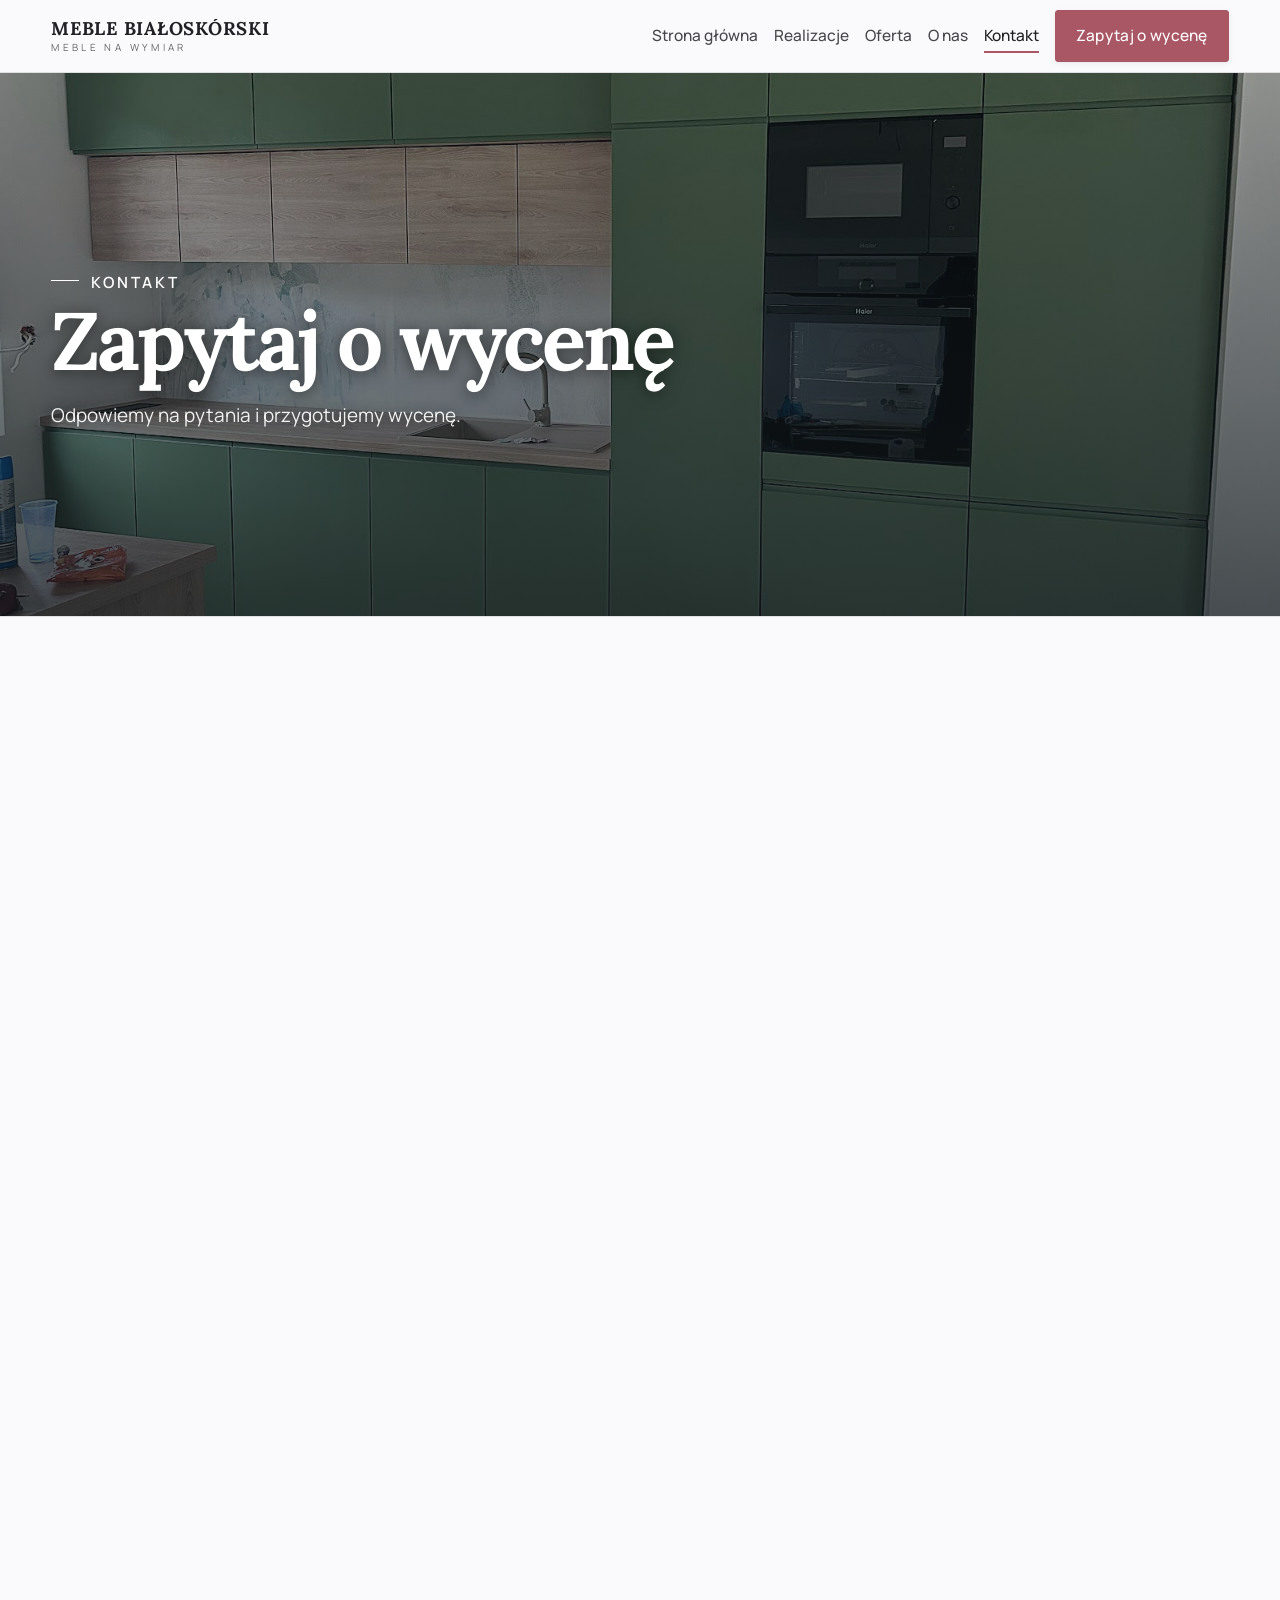
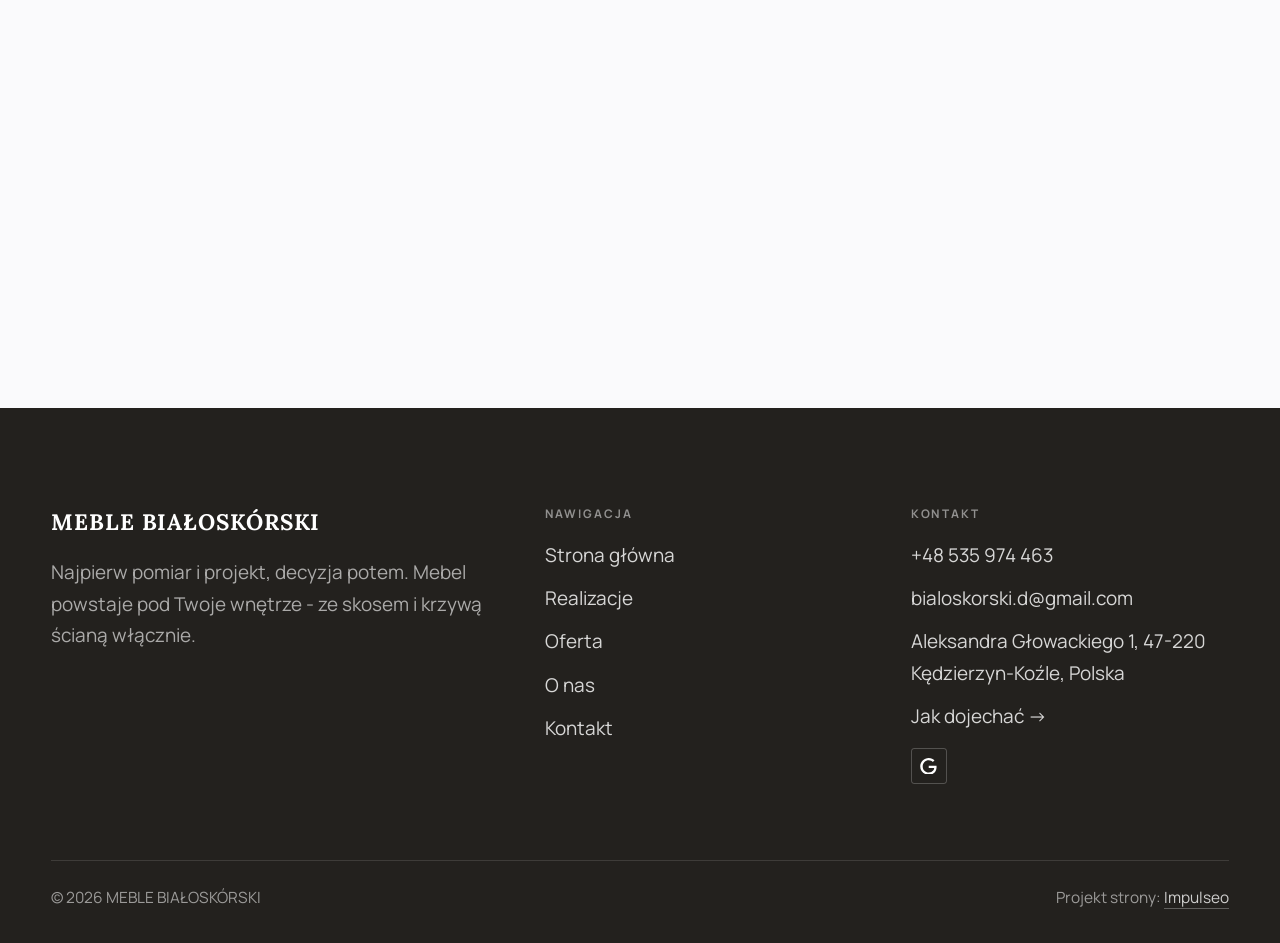
==== kontakt.html @ 9b9aa6a6 "Strona demo: meble-bialoskorski" ====
<!DOCTYPE html>
<html lang="pl">
<head>
<meta charset="UTF-8">
<meta name="viewport" content="width=device-width, initial-scale=1.0">
<title>Kontakt - MEBLE BIAŁOSKÓRSKI</title>
<meta name="description" content="Kontakt MEBLE BIAŁOSKÓRSKI - Aleksandra Głowackiego 1, 47-220 Kędzierzyn-Koźle, Polska">
<link rel="canonical" href="https://kris20032.github.io/meble-bialoskorski/kontakt.html">
<meta name="robots" content="noindex, nofollow">
<meta property="og:type" content="website">
<meta property="og:locale" content="pl_PL">
<meta property="og:site_name" content="MEBLE BIAŁOSKÓRSKI">
<meta property="og:title" content="Kontakt - MEBLE BIAŁOSKÓRSKI">
<meta property="og:description" content="Kontakt MEBLE BIAŁOSKÓRSKI - Aleksandra Głowackiego 1, 47-220 Kędzierzyn-Koźle, Polska">
<meta property="og:url" content="https://kris20032.github.io/meble-bialoskorski/kontakt.html">
<meta property="og:image" content="https://kris20032.github.io/meble-bialoskorski/img/og.jpg">
<meta property="og:image:width" content="1200">
<meta property="og:image:height" content="630">
<meta name="twitter:card" content="summary_large_image">
<link rel="preconnect" href="https://fonts.googleapis.com">
<link rel="preconnect" href="https://fonts.gstatic.com" crossorigin>
<link href="https://fonts.googleapis.com/css2?family=Lora:wght@500;600;700&family=Manrope:wght@400;500;600&display=swap" rel="stylesheet">
<link rel="stylesheet" href="assets/styles.css?v=93b80f6c">
</head>
<body>

<header class="nav">
  <div class="wrap nav-inner">
    <a class="brand" href="index.html"><span class="name">MEBLE BIAŁOSKÓRSKI</span><span class="sub">Meble na wymiar</span></a>
    <nav class="nav-links">
      <a href="index.html">Strona główna</a>
      <a href="realizacje.html">Realizacje</a>
      <a href="oferta.html">Oferta</a>
      <a href="o-nas.html">O nas</a>
      <a href="kontakt.html" class="active" aria-current="page">Kontakt</a>
      <a href="kontakt.html" class="btn btn-accent">Zapytaj o wycenę</a>
    </nav>
    <button class="nav-toggle" aria-label="Menu"><span></span><span></span><span></span></button>
  </div>
</header>

<main>
<section class="pagehead">
  <img src="img/g2.jpg" alt="MEBLE BIAŁOSKÓRSKI - Zapytaj o wycenę" width="1600" height="1200" decoding="async">
  <div class="wrap">
    <span class="eyebrow">Kontakt</span>
    <h1>Zapytaj o wycenę</h1>
    <p>Odpowiemy na pytania i przygotujemy wycenę.</p>
  </div>
</section>
<section>
  <div class="wrap contact-grid">
    <div class="reveal">
      <span class="eyebrow">Dane kontaktowe</span>
      <h2 style="margin:var(--space-4) 0 var(--space-6)">MEBLE BIAŁOSKÓRSKI</h2>
      <div class="info-list">
        <div class="info-row"><div class="ic"><svg class="ico-tel" width="16" height="16" viewBox="0 0 24 24" fill="none" aria-hidden="true"><path d="M6.6 10.8a15.5 15.5 0 0 0 6.6 6.6l2.2-2.2a1 1 0 0 1 1-.24 11.4 11.4 0 0 0 3.6.58 1 1 0 0 1 1 1V20a1 1 0 0 1-1 1A17 17 0 0 1 3 4a1 1 0 0 1 1-1h3.5a1 1 0 0 1 1 1c0 1.25.2 2.46.58 3.6a1 1 0 0 1-.25 1l-2.23 2.2Z" fill="currentColor"/></svg></div><div><div class="lbl">Telefon</div><a class="val" href="tel:+48535974463">+48 535 974 463</a></div></div>
        <div class="info-row"><div class="ic"><svg class="ico-mail" width="16" height="16" viewBox="0 0 24 24" fill="none" aria-hidden="true"><rect x="3.2" y="5.5" width="17.6" height="13" rx="1.6" stroke="currentColor" stroke-width="1.6"/><path d="M4 7l8 6 8-6" stroke="currentColor" stroke-width="1.6" stroke-linecap="round" stroke-linejoin="round"/></svg></div><div><div class="lbl">E-mail</div><a class="val" href="mailto:bialoskorski.d@gmail.com">bialoskorski.d@gmail.com</a></div></div>
        <div class="info-row"><div class="ic"><svg class="ico-pin" width="16" height="16" viewBox="0 0 24 24" fill="none" aria-hidden="true"><path d="M12 21s7-6.1 7-11.5A7 7 0 0 0 5 9.5C5 14.9 12 21 12 21Z" stroke="currentColor" stroke-width="1.6" fill="none"/><circle cx="12" cy="9.5" r="2.4" fill="currentColor"/></svg></div><div><div class="lbl">Adres</div><div class="val">Aleksandra Głowackiego 1, 47-220 Kędzierzyn-Koźle, Polska</div></div></div>
      </div>
    </div>
    <div class="reveal">
      <form class="form" action="https://formsubmit.co/bialoskorski.d@gmail.com" method="POST">
        <input type="hidden" name="_subject" value="Zapytanie ze strony MEBLE BIAŁOSKÓRSKI">
        <input type="hidden" name="_captcha" value="false">
        <input type="hidden" name="_template" value="table">
        <div class="fld"><label for="name">Imię / firma</label><input id="name" name="name" type="text" placeholder="np. Jan Kowalski" required></div>
        <div class="fld"><label for="email">E-mail</label><input id="email" name="email" type="email" placeholder="adres@email.pl" required></div>
        <div class="fld"><label for="phone">Telefon</label><input id="phone" name="phone" type="tel" placeholder="+48 ..."></div>
        <div class="fld"><label for="msg">Czego dotyczy zapytanie?</label><textarea id="msg" name="message" placeholder="Napisz krótko, w czym możemy pomóc" required></textarea></div>
        <button type="submit" class="btn btn-accent" style="width:100%;justify-content:center">Wyślij zapytanie <span class="arr">→</span></button>
        <p class="note">Wiadomość trafi bezpośrednio do nas. Można też zadzwonić: +48 535 974 463.</p>
      </form>
    </div>
  </div>
</section>
<section style="padding-top:0">
  <div class="wrap reveal">
    <iframe class="map" title="MEBLE BIAŁOSKÓRSKI - Kędzierzyn-Koźle" src="https://maps.google.com/maps?q=50.344926%2C18.2081129&z=15&output=embed" loading="lazy" referrerpolicy="no-referrer-when-downgrade"></iframe>
  </div>
</section>
</main>

<footer>
  <div class="wrap">
    <div class="foot-grid">
      <div class="foot-brand">
        <div class="name">MEBLE BIAŁOSKÓRSKI</div>
        <p>Najpierw pomiar i projekt, decyzja potem. Mebel powstaje pod Twoje wnętrze - ze skosem i krzywą ścianą włącznie.</p>
      </div>
      <div class="foot-col">
        <h4>Nawigacja</h4>
        <a href="index.html">Strona główna</a>
        <a href="realizacje.html">Realizacje</a>
        <a href="oferta.html">Oferta</a>
        <a href="o-nas.html">O nas</a>
        <a href="kontakt.html">Kontakt</a>
      </div>
      <div class="foot-col">
        <h4>Kontakt</h4>
        <a href="tel:+48535974463">+48 535 974 463</a>
        <a href="mailto:bialoskorski.d@gmail.com">bialoskorski.d@gmail.com</a>
        <p>Aleksandra Głowackiego 1, 47-220 Kędzierzyn-Koźle, Polska</p>
        <a href="https://maps.google.com/?cid=9823154910743207326&g_mp=Cidnb29nbGUubWFwcy5wbGFjZXMudjEuUGxhY2VzLlNlYXJjaFRleHQQAhgEIAA" target="_blank" rel="noopener">Jak dojechać →</a>
      <div class="foot-soc">
        <a class="soc" href="https://maps.google.com/?cid=9823154910743207326&g_mp=Cidnb29nbGUubWFwcy5wbGFjZXMudjEuUGxhY2VzLlNlYXJjaFRleHQQAhgEIAA" target="_blank" rel="noopener" aria-label="Google - MEBLE BIAŁOSKÓRSKI"><svg viewBox="0 0 24 24" aria-hidden="true" focusable="false"><path d="M12.48 10.92v3.28h7.84c-.24 1.84-.853 3.187-1.787 4.133-1.147 1.147-2.933 2.4-6.053 2.4-4.827 0-8.6-3.893-8.6-8.72s3.773-8.72 8.6-8.72c2.6 0 4.507 1.027 5.907 2.347l2.307-2.307C18.747 1.44 16.133 0 12.48 0 5.867 0 .307 5.387.307 12s5.56 12 12.173 12c3.573 0 6.267-1.173 8.373-3.36 2.16-2.16 2.84-5.213 2.84-7.667 0-.76-.053-1.467-.173-2.053H12.48z" fill="currentColor"/></svg></a>
      </div>
      </div>
    </div>
    <div class="foot-bot">
      <span>© 2026 MEBLE BIAŁOSKÓRSKI</span>
      <span>Projekt strony: <a class="foot-credit" href="https://impulseo.pl" target="_blank" rel="noopener">Impulseo</a></span>
    </div>
  </div>
</footer>
<div class="sticky-reserve"><a class="sr-book" href="kontakt.html">Zapytaj o wycenę</a><a class="sr-call" href="tel:+48535974463" aria-label="Zadzwoń"><svg class="ico-tel" width="16" height="16" viewBox="0 0 24 24" fill="none" aria-hidden="true"><path d="M6.6 10.8a15.5 15.5 0 0 0 6.6 6.6l2.2-2.2a1 1 0 0 1 1-.24 11.4 11.4 0 0 0 3.6.58 1 1 0 0 1 1 1V20a1 1 0 0 1-1 1A17 17 0 0 1 3 4a1 1 0 0 1 1-1h3.5a1 1 0 0 1 1 1c0 1.25.2 2.46.58 3.6a1 1 0 0 1-.25 1l-2.23 2.2Z" fill="currentColor"/></svg></a></div>
<div class="demo-wazne" data-do="2026-10-12" data-cykl="3" hidden><svg class="dw-ico" width="13" height="13" viewBox="0 0 24 24" fill="none" aria-hidden="true"><circle cx="12" cy="12" r="8.6" stroke="currentColor" stroke-width="1.8"/><path d="M12 7.2V12l3.3 2" stroke="currentColor" stroke-width="1.8" stroke-linecap="round"/></svg><span class="dw-txt"></span></div>

<script src="assets/main.js"></script>
</body>
</html>
---- assets/styles.css ----
/* ============================================================
   STOLBASZ — premium, architektoniczny B2B fit-out
   Jasna paleta, zero brązu. System wg premium-web-craft.
   Projekt strony: Impulseo (impulseo.pl)
   ============================================================ */

:root{
  /* PALETA — jasna, architektoniczna, chłodna */
  --paper:#F3F1EC;          /* główne tło */
  --paper-2:#E6E3DB;        /* sekcje alternatywne (chłodny jasny szary) */
  --paper-3:#E6E3DB;        /* delikatne wypełnienia */
  --ink:#23211E;            /* tekst główny — chłodny grafit */
  --ink-soft:#43403A;       /* nagłówki drugorzędne */
  --muted:#87837A;          /* tekst poboczny */
  --line:rgba(35,33,30,.12);/* hairline */
  --accent:#8A6B3C;         /* stonowany petrol-slate — jedyny akcent */
  --accent-d:#6E5430;
  --accent-soft:rgba(138,107,60,.10);
  --dark:#23211E;           /* sekcje ciemne (stopka/CTA) */

  /* HOVER ZDJĘĆ — JEDEN standard dla całego silnika (decyzja K. 04.08.2026, artefakt z wariantami).
     AKTUALNE (K.+Szymon 09.08.2026, wybór z artefaktu 6 wariantów): zoom 1.05 przy 1.4s -
     przy tak długim czasie mocniejszy kadr NIE skacze, tylko „oddycha". Poprzedni standard
     (1.02 / .55s z 04.08) odbierany jako dynamiczny i szybki.
     Spoczynek lekko przygaszony, ale TYLKO tam, gdzie jest mysz (@media hover:hover) —
     na telefonie zdjęcia zostają w pełnej jasności. */
  --img-zoom:1.05;                   /* K.+Szymon 09.08: wariant F z artefaktu porównawczego */
  --img-rest:brightness(.95) saturate(.99);
  --img-hot:brightness(1.06) saturate(1.05);
  --img-dur:1.4s;                    /* K.+Szymon 09.08 (wariant F): powoli = elegancko */
  --img-ease:cubic-bezier(.16,.84,.44,1);  /* miękki ogon, efekt „oddychania" */

  /* ODSTĘPY — skala 4/8 */
  --space-1:4px; --space-2:8px; --space-3:12px; --space-4:16px; --space-5:24px;
  --space-6:32px; --space-7:48px; --space-8:64px; --space-9:96px; --space-10:128px;

  /* TYPOGRAFIA — fluid clamp() (skala podbita 16.07.2026: większe, czytelniejsze litery — uwaga Adama) */
  --text-sm:clamp(.9rem,.87rem + .12vw,1rem);
  --text-base:clamp(1.08rem,1.04rem + .18vw,1.2rem);
  --text-lg:clamp(1.24rem,1.15rem + .34vw,1.44rem);
  --text-h3:clamp(1.34rem,1.22rem + .55vw,1.66rem);
  --text-h2:clamp(2.1rem,1.66rem + 2.1vw,3.1rem);
  --text-h1:clamp(2.9rem,2.1rem + 4vw,5.1rem);

  /* PROMIENIE — architektoniczne, raczej ostre */
  --r-sm:3px; --r-md:6px; --r-lg:10px;

  /* RUCH */
  --ease:cubic-bezier(.25,.46,.45,.94); --dur:.24s;

  /* CIENIE — miękkie, warstwowe */
  --sh-sm:0 1px 2px rgba(16,24,32,.04), 0 2px 8px rgba(16,24,32,.05);
  --sh-md:0 2px 6px rgba(16,24,32,.05), 0 12px 28px -8px rgba(16,24,32,.12);
  --sh-lg:0 6px 14px rgba(16,24,32,.07), 0 26px 56px -18px rgba(16,24,32,.22);

  --hairline:1px solid var(--line);

  --font-display:'Lora',serif;
  --font-body:'Manrope',sans-serif;
}

*{box-sizing:border-box;margin:0;padding:0}
html{scroll-behavior:smooth}
body{
  font-family:var(--font-body);
  font-size:var(--text-base);
  line-height:1.65;
  color:var(--ink);
  background:var(--paper);
  -webkit-font-smoothing:antialiased;
  text-rendering:optimizeLegibility;
}
img{max-width:100%;height:auto;display:block}  /* height:auto = width/height z atrybutów trzyma proporcje (TOP#12) */
a{color:inherit;text-decoration:none}

.wrap{width:min(92%,1180px);margin-inline:auto}
section{padding-block:clamp(52px,6.5vw,96px)}

h1,h2,h3{font-family:var(--font-display);font-weight:700;line-height:1.08;letter-spacing:-.02em;color:var(--ink)}
h1{font-size:var(--text-h1);letter-spacing:-.035em}
h2{font-size:var(--text-h2);letter-spacing:-.025em}
h3{font-size:var(--text-h3)}
/* MIARA — długość wiersza. WCAG 2.2 SC 1.4.8: max 80 znaków; Butterick: 45–90.
   68ch daje realnie 72–78 znaków polskiego tekstu, czyli z zapasem pod granicą.
   Wcześniej limit miał TYLKO <p> — <li>, <blockquote> i <dd> nie miały żadnego,
   i to jedyny powód, dla którego 23 bloki na dwóch oddanych stronach jadą po
   83–106 znaków w wierszu (pomiar 07.08.2026, bramka `miara`).
   ⚠️ Listy i definicje ograniczamy TYLKO bez klasy: `ul`/`ol` z klasą to u nas
   układ (siatki kafli, menu), a nie tekst ciągły — tam miarę wyznacza układ. */
/* 60ch, nie 68ch (K. 10.08): po zmianie fontów na węższe kroje (DM Sans i spółka)
   w 68ch mieściło się ~90 znaków - bramka pikselowa słusznie zgłaszała przekroczenie
   granicy 80. Pomiar na żywej przeglądarce: 60ch = 90 znaków, 53ch = ~78 znaków, czyli normę WCAG 1.4.8. */
:root{ --miara:53ch }
p{max-width:min(100%,var(--miara))}
blockquote,
ul:not([class])>li, ol:not([class])>li,
dl:not([class])>dd{max-width:min(100%,var(--miara))}

/* ⚠️ Świadomie BEZ wyjątku `.tile p,.card p,.svc p{max-width:none}`, choć nasuwa się sam:
   te akapity BYŁY już ograniczone (stare `p{max-width:65ch}`), więc „wyjątek" nie odblokowałby
   niczego nowego — tylko ROZLUŹNIŁ stan sprzed zmiany na wszystkich demach naraz.
   `figcaption` żadna z reguł wyżej nie dotyczy, więc też nie potrzebuje zwolnienia. */

/* ŁAMANIE. `balance` wyrównuje długości wierszy w nagłówku, `pretty` pilnuje ostatniego
   wiersza akapitu, żeby nie został w nim jeden wyraz. Obsługiwane od Chrome 117 /
   Safari 17.5; starsze przeglądarki po prostu ignorują tę własność.
   `text-wrap:pretty` nie występowało dotąd ANI RAZ w silniku ani w repo klientów. */
h1,h2,h3,.lead,.lede{text-wrap:balance}
p,li,blockquote,dd{text-wrap:pretty}

.eyebrow{
  font-family:var(--font-body);
  font-size:var(--text-sm);
  font-weight:600;
  letter-spacing:.18em;
  text-transform:uppercase;
  color:var(--accent);
  display:inline-flex;align-items:center;gap:var(--space-3);
}
/* flex:none + margin-top = kreska trzyma się PIERWSZEJ linii. Wcześniej align-items:center
   centrowało ją względem całego bloku i przy zawinięciu (długi kicker typu
   „…WNĘTRZ · LESZNO · OD 2019") druga linia lądowała z brzydkim wcięciem. */
.eyebrow{align-items:flex-start}
.eyebrow>*,.eyebrow{text-wrap:balance}   /* dlugi kicker lamal sie na sierote typu samo „2019" w drugiej linii */
.eyebrow::before{content:"";width:28px;height:1px;background:var(--accent);display:inline-block;flex:none;margin-top:.62em}

.muted{color:var(--muted)}
.lead{font-size:var(--text-lg);line-height:1.55;color:var(--ink-soft);max-width:50ch}

/* ---------- BUTTONS ---------- */
.btn{
  display:inline-flex;align-items:center;gap:var(--space-2);
  font-weight:600;font-size:var(--text-sm);letter-spacing:.02em;
  padding:var(--space-4) var(--space-6);
  border-radius:var(--r-sm);
  transition:transform var(--dur) var(--ease),box-shadow var(--dur) var(--ease),background var(--dur) var(--ease);
  cursor:pointer;border:1px solid transparent;
}
.btn-accent{background:var(--accent);color:#fff;box-shadow:var(--sh-sm)}
.btn-accent:hover{background:var(--accent-d);transform:translateY(-2px);box-shadow:var(--sh-md)}
.btn-accent:active{transform:translateY(0);box-shadow:var(--sh-sm)}
.btn-ghost{background:transparent;color:var(--ink);border-color:var(--line)}
.btn-ghost:hover{border-color:var(--accent);color:var(--accent);transform:translateY(-2px)}
.btn-light{background:#fff;color:var(--ink);box-shadow:var(--sh-sm)}
.btn-light:hover{transform:translateY(-2px);box-shadow:var(--sh-md)}
.btn .arr{transition:transform var(--dur) var(--ease)}
.btn:hover .arr{transform:translateX(4px)}

/* ---------- NAV ---------- */
.nav{
  position:sticky;top:0;z-index:50;
  background:color-mix(in srgb,var(--paper) 88%,transparent);
  backdrop-filter:saturate(140%) blur(10px);
  border-bottom:var(--hairline);
}
.nav-inner{display:flex;align-items:center;justify-content:space-between;gap:var(--space-5);height:72px}
/* ANTY-NACHODZENIE (K. 05.08.2026): długa nazwa firmy + przycisk z pełnym numerem nie mieściły się w pasku
   i flex ściskał linki PONIŻEJ ich treści - "Kontakt" wchodził na ramkę "Zadzwoń +48 ...". Teraz ustępuje
   nazwa marki (skrót wielokropkiem), a menu i przycisk nigdy się nie kurczą ani nie zachodzą na siebie. */
.brand{display:flex;flex-direction:column;line-height:1;min-width:0;flex:0 1 auto}
.brand .name{font-family:var(--font-display);font-weight:800;font-size:1.35rem;letter-spacing:.04em;white-space:nowrap;overflow:hidden;text-overflow:ellipsis}
.brand .sub{font-size:.62rem;letter-spacing:.34em;text-transform:uppercase;color:var(--muted);margin-top:5px;white-space:nowrap;overflow:hidden;text-overflow:ellipsis}
.nav-links{display:flex;align-items:center;gap:var(--space-6);flex:0 0 auto}
.nav-links a{font-size:var(--text-sm);font-weight:500;color:var(--ink-soft);position:relative;padding-block:4px;white-space:nowrap;transition:color var(--dur) var(--ease)}
.nav-links a::after{content:"";position:absolute;left:0;bottom:0;width:0;height:1.5px;background:var(--accent);transition:width var(--dur) var(--ease)}
.nav-links a:hover,.nav-links a.active{color:var(--ink)}
.nav-links a:hover::after,.nav-links a.active::after{width:100%}
.nav-links .btn{padding:var(--space-2) var(--space-5)}
/* przyciski w nav: właściwy kolor (przebij .nav-links a) + bez podkreślenia */
.nav-links a.btn-accent{color:#fff}
.nav-links a.btn-ghost,.nav-links a.btn-light{color:var(--ink)}
/* CTA w pasku: NIE podkreślenie spod linków menu, ale ten sam przelatujący błysk,
   co na wszystkich innych przyciskach (zgłoszenie K. 13.08.2026 - „na hero jest efekt
   światła przechodzącego przez przycisk, na navbarze go nie ma, a mają być identyczne").
   Reguła `.nav-links a::after` jest silniejsza od `.btn::after`, więc trzeba jej
   geometrię wyzerować i wpisać połysk z nazwy - samo `display:none` gasiło efekt. */
.nav-links a.btn::after{
  display:block;content:"";position:absolute;inset:0;z-index:-1;pointer-events:none;
  width:auto;height:auto;border-radius:inherit;   /* kasuje geometrię podkreślenia (width:0;height:1.5px) */
  background:linear-gradient(100deg,transparent 32%,rgba(255,255,255,.20) 50%,transparent 68%);
  translate:-120% 0}
@media (prefers-reduced-motion:no-preference){
  .nav-links a.btn:hover::after{translate:120% 0;transition:translate .75s var(--mt-ease,cubic-bezier(.16,.84,.44,1))}
}
.nav-toggle{display:none;background:none;border:none;cursor:pointer;flex-direction:column;gap:5px;padding:8px}
.nav-toggle span{width:24px;height:2px;background:var(--ink);transition:var(--dur)}
/* Ciasny zakres MIĘDZY menu mobilnym a pełnym pulpitem: zbijamy odstępy i nazwę marki,
   żeby wszystko zmieściło się naturalnie, zanim w ogóle dojdzie do skracania wielokropkiem. */
@media(max-width:1280px) and (min-width:921px){
  .nav-links{gap:var(--space-4)}
  .nav-links .btn{padding:var(--space-2) var(--space-4)}
  .brand .name{font-size:1.15rem}
}

/* ---------- HERO (split) ---------- */
.hero{position:relative;overflow:hidden;border-bottom:var(--hairline)}
.hero-grid{display:grid;grid-template-columns:1.05fr .95fr;gap:clamp(24px,4vw,60px);align-items:center;
  padding-block:clamp(36px,4.5vw,64px)}
.hero-copy .eyebrow{margin-bottom:var(--space-5)}
.hero-copy h1{margin-bottom:var(--space-5)}
.hero-copy .lead{margin-bottom:var(--space-7)}
.hero-actions{display:flex;flex-wrap:wrap;gap:var(--space-4)}
.hero-art{position:relative;aspect-ratio:4/3;border-radius:var(--r-lg);overflow:hidden;box-shadow:var(--sh-lg)}
.hero-art img{width:100%;height:100%;object-fit:cover}
.hero-art::after{content:"";position:absolute;inset:0;background:linear-gradient(180deg,transparent 55%,rgba(18,24,28,.28))}
.hero-badge{position:absolute;left:var(--space-5);bottom:var(--space-5);z-index:2;
  background:rgba(252,252,251,.94);backdrop-filter:blur(4px);
  border-radius:var(--r-md);padding:var(--space-4) var(--space-5);box-shadow:var(--sh-md);max-width:78%}
.hero-badge strong{display:block;font-family:var(--font-display);font-size:1rem;letter-spacing:-.01em}
.hero-badge span{font-size:var(--text-sm);color:var(--muted)}

/* ---------- HERO duży / kinowy (strona główna) ---------- */
.hero-cine{position:relative;min-height:clamp(560px,82vh,840px);min-height:clamp(560px,82svh,840px);display:flex;align-items:center;overflow:hidden;border-bottom:var(--hairline)}
.hero-cine>img{position:absolute;inset:0;width:100%;height:100%;object-fit:cover;z-index:0}
.hero-cine::after{content:"";position:absolute;inset:0;z-index:1;
  background:linear-gradient(95deg,rgba(13,18,23,.86) 0%,rgba(13,18,23,.64) 32%,rgba(13,18,23,.24) 62%,rgba(13,18,23,.04) 100%)}
.hero-cine .wrap{position:relative;z-index:2;padding-block:var(--space-8)}
.hero-cine .hero-copy{max-width:660px}
.hero-cine .eyebrow{color:#fff;margin-bottom:var(--space-5)}
.hero-cine .eyebrow::before{background:#fff}
.hero-cine h1{color:#fff;margin-bottom:var(--space-5);font-size:clamp(2.9rem,2rem + 4.4vw,5.2rem);text-wrap:balance}
.hero-cine .lead{color:rgba(255,255,255,.92);max-width:48ch;margin-bottom:var(--space-7)}
.hero-cine .hero-actions{display:flex;flex-wrap:wrap;gap:var(--space-4)}
/* NISKIE OKNO (laptop z dokiem i paskami przeglądarki ma ~700-780 px wysokości widoku):
   H1 do 5.2rem + długi lead nie mieściły się i przyciski wypadały POD krawędź ekranu -
   klient widział stronę bez ani jednego CTA. Skalujemy w dół, zamiast przycinać treść. */
@media(min-width:821px) and (max-height:820px){
  .hero-cine{min-height:clamp(520px,94svh,780px)}
  .hero-cine .wrap{padding-block:var(--space-6)}
  .hero-cine h1{font-size:clamp(2.2rem,1.5rem + 2.6vw,3.6rem);margin-bottom:var(--space-4)}
  .hero-cine .eyebrow{margin-bottom:var(--space-4)}
  .hero-cine .lead{margin-bottom:var(--space-5);max-width:44ch}
}
@media(max-width:680px){
  .hero-cine{min-height:clamp(520px,76vh,640px);min-height:clamp(520px,76svh,640px);align-items:flex-end}
  .hero-cine::after{background:linear-gradient(0deg,rgba(13,18,23,.9) 6%,rgba(13,18,23,.45) 55%,rgba(13,18,23,.25) 100%)}
  .hero-cine .wrap{padding-bottom:var(--space-9)}
  /* TELEFON (~90% oglądających): lead potrafił zająć 8 linii i zepchnąć CTA poza pierwszy ekran.
     Zwężamy interlinię i skalę - treści nie ucinamy, bo to ona sprzedaje. */
  .hero-cine .lead{font-size:.98rem;line-height:1.5;margin-bottom:var(--space-5)}
  .hero-cine .eyebrow{font-size:.72rem;letter-spacing:.13em;margin-bottom:var(--space-4)}
  .hero-cine .eyebrow::before{width:20px}
  .hero-cine h1{margin-bottom:var(--space-4)}
}

/* full-bleed hero variant (podstrony) */
.pagehead{position:relative;min-height:46vh;min-height:46svh;display:flex;align-items:flex-end;overflow:hidden;border-bottom:var(--hairline)}
.pagehead img{position:absolute;inset:0;width:100%;height:100%;object-fit:cover}
/* 10.08.2026 (decyzja K.): mocniejsze przyciemnienie + cień pod tekstem. Bramka mierzyła na
   nagłówkach podstron 3,38-3,43:1 przy wymaganych 4,5 — jasne zdjęcie (hala, śnieg, niebo)
   podchodziło pod biały tekst. Zdjęcia klientów są różne, więc kontrast musi dawać WARSTWA,
   a nie szczęśliwy dobór kadru. */
.pagehead::after{content:"";position:absolute;inset:0;background:linear-gradient(180deg,rgba(18,24,28,.40),rgba(18,24,28,.76))}
.pagehead .wrap{position:relative;z-index:2;padding-block:var(--space-9);color:#fff}
.pagehead h1{color:#fff;max-width:18ch;text-shadow:0 2px 16px rgba(0,0,0,.55)}
.pagehead .eyebrow{color:#fff}
.pagehead .eyebrow::before{background:#fff}
.pagehead p{color:rgba(255,255,255,.92);margin-top:var(--space-4);max-width:54ch;text-shadow:0 1px 12px rgba(0,0,0,.5)}

/* ---------- STRIP (pasek skrótów / liczby) ---------- */
.strip{background:var(--dark);color:#fff}
/* PASEK HASEŁ — standard 04.08.2026 (decyzja K.): 5 haseł w JEDNYM rzędzie, tekst WYŚRODKOWANY,
   węższe marginesy boczne niż reszta strony (pasek ma iść szerzej), równe wysokości kolumn. */
.strip .wrap{width:min(96%,1440px);display:grid;grid-template-columns:repeat(5,1fr);
  gap:var(--space-5);padding-block:var(--space-7);align-items:stretch}
.strip .item .k{font-family:var(--font-display);font-size:clamp(1.05rem,.82rem + .85vw,1.55rem);
  font-weight:800;letter-spacing:-.02em;color:#fff;line-height:1.18;text-wrap:balance}
.strip .item .v{font-size:var(--text-sm);color:rgba(255,255,255,.66);margin-top:var(--space-2);line-height:1.4}
.strip .item{border-left:2px solid var(--accent);padding-inline:var(--space-4);
  text-align:center;display:flex;flex-direction:column;justify-content:center}
/* liczba kolumn = liczba haseł, żeby ostatnie nie zostawało samo w drugim rzędzie.
   Klasę n-N nadaje multipage.py; domyślnie (bez klasy) pasek jest 5-kolumnowy. */
.strip.n-2 .wrap{grid-template-columns:repeat(2,1fr)}
.strip.n-3 .wrap{grid-template-columns:repeat(3,1fr)}
.strip.n-4 .wrap{grid-template-columns:repeat(4,1fr);gap:var(--space-6)}
.strip.n-4 .item .k{font-size:clamp(1.3rem,1rem + 1.1vw,2rem)}
.strip.n-6 .wrap{grid-template-columns:repeat(6,1fr);gap:var(--space-4)}
.strip.n-6 .item .k{font-size:clamp(.98rem,.8rem + .7vw,1.35rem)}
/* równe łamanie: zamiast "długa linia + jedno słowo" obie linie zbliżonej długości */
.strip .item .k{text-wrap:balance}

/* ---------- SECTION HEAD ---------- */
.head{max-width:48rem;margin-bottom:var(--space-8)}
.head.center{margin-inline:auto;text-align:center}
.head .eyebrow{margin-bottom:var(--space-4)}
.head h2{margin-bottom:var(--space-4)}
.head p{color:var(--muted);font-size:var(--text-lg);line-height:1.55}
.head.center p{margin-inline:auto}

/* ---------- INTRO SPLIT ---------- */
.split{display:grid;grid-template-columns:.92fr 1.08fr;gap:clamp(28px,5vw,80px);align-items:center}
.split.rev{grid-template-columns:1.08fr .92fr}
.split.rev .split-art{order:-1}
.split-art{position:relative;aspect-ratio:5/4;border-radius:var(--r-lg);overflow:hidden;box-shadow:var(--sh-lg)}
.split-art img{width:100%;height:100%;object-fit:cover}
.split-copy h2{margin-bottom:var(--space-5)}
.split-copy p+p{margin-top:var(--space-4)}
.split-copy .btn{margin-top:var(--space-6)}

/* ---------- SERVICES (zakres) ---------- */
.svc-grid{display:grid;grid-template-columns:repeat(auto-fit,minmax(280px,1fr));gap:var(--space-5)}
.svc{background:#fff;border:var(--hairline);border-radius:var(--r-md);padding:var(--space-7) var(--space-6);
  transition:transform var(--dur) var(--ease),box-shadow var(--dur) var(--ease),border-color var(--dur) var(--ease);
  position:relative;overflow:hidden}
.svc::before{content:"";position:absolute;left:0;top:0;width:3px;height:0;background:var(--accent);transition:height var(--dur) var(--ease)}
.svc:hover{transform:translateY(-4px);box-shadow:var(--sh-md);border-color:transparent}
.svc:hover::before{height:100%}
.svc .ic{font-family:var(--font-display);font-size:.8rem;font-weight:700;letter-spacing:.12em;color:var(--accent);margin-bottom:var(--space-4)}
.svc h3{margin-bottom:var(--space-3);font-size:1.22rem}
.svc p{color:var(--muted);font-size:var(--text-base);line-height:1.6}

/* big detailed service rows */
.svc-row{display:grid;grid-template-columns:.8fr 1.2fr;gap:clamp(20px,4vw,60px);align-items:center;padding-block:var(--space-8)}
.svc-row+.svc-row{border-top:var(--hairline)}
.svc-row.rev{grid-template-columns:1.2fr .8fr}
/* Naprzemienny układ wierszy oferty: co drugi wiersz ma zdjęcie po PRAWEJ.
   Było `order:-1` — martwy kod, bo zdjęcie i tak jest pierwszym dzieckiem w HTML,
   więc wszystkie wiersze wyglądały identycznie (zdjęcie zawsze z lewej), a `rev`
   zmieniało tylko szerokość kolumn. Znalezione 29.07.2026 przy różnicowaniu kierunków
   animacji (pomiar pozycji: art.mid 390/502 przy row.mid 756 — zawsze lewa strona). */
.svc-row.rev .svc-row-art{order:2}
.svc-row-art{aspect-ratio:4/3;border-radius:var(--r-md);overflow:hidden;box-shadow:var(--sh-md)}
.svc-row-art img{width:100%;height:100%;object-fit:cover}
.svc-row h3{font-size:1.5rem;margin-bottom:var(--space-4)}
.svc-row .num{font-family:var(--font-display);font-size:.85rem;font-weight:700;letter-spacing:.14em;color:var(--accent);display:block;margin-bottom:var(--space-3)}
.svc-row ul{list-style:none;margin-top:var(--space-4);display:flex;flex-direction:column;gap:var(--space-2)}
.svc-row li{position:relative;padding-left:var(--space-5);color:var(--muted);font-size:var(--text-base)}
.svc-row li::before{content:"";position:absolute;left:0;top:.62em;width:8px;height:1px;background:var(--accent)}

/* ---------- GALLERY (realizacje) ---------- */
.gallery{display:grid;grid-template-columns:repeat(12,1fr);gap:var(--space-4);grid-auto-rows:200px}
/* GALERIA MASONRY — pionowe zdjęcia (portrety beauty/wellness) bez przycinania: kolumny, height auto */
.gallery-masonry{column-count:3;column-gap:var(--space-4)}
@media(max-width:900px){.gallery-masonry{column-count:2}}
@media(max-width:560px){.gallery-masonry{column-count:1}}
.gallery-masonry .m-tile{break-inside:avoid;margin:0 0 var(--space-4);padding:0;position:relative;overflow:hidden;border-radius:var(--r-md);border:1px solid var(--line)}
.gallery-masonry .m-tile img{width:100%;height:auto;display:block}
.gallery-masonry .m-tile .cap{position:absolute;left:0;right:0;bottom:0;padding:var(--space-4);color:#fff;background:linear-gradient(0deg,rgba(0,0,0,.55),transparent);font-size:var(--text-sm)}
.gallery-masonry .m-tile .cap small{display:block;font-weight:400;opacity:.78;letter-spacing:.04em;text-transform:uppercase;font-size:.66rem;margin-top:3px}
.tile{position:relative;overflow:hidden;border-radius:var(--r-md);box-shadow:var(--sh-sm);
  transition:transform var(--dur) var(--ease),box-shadow var(--dur) var(--ease)}
.tile img{width:100%;height:100%;object-fit:cover;
  transition:transform var(--img-dur) var(--img-ease),filter var(--img-dur) var(--img-ease)}
.tile:hover{box-shadow:var(--sh-md)}
.tile .cap{position:absolute;left:0;right:0;bottom:0;padding:var(--space-5) var(--space-4) var(--space-4);
  /* mocniejszy spad + cien pod tekstem: na JASNYCH zdjeciach klienta (biale fronty, sciany)
     slaby gradient dawal kontrast ~1.5:1 zamiast wymaganych 3.6:1 (bramka wygladu, 10.08.2026) */
  background:linear-gradient(transparent 10%,rgba(18,24,28,.55) 40%,rgba(18,24,28,.88) 68%,rgba(18,24,28,.99));color:#fff;
  text-shadow:0 1px 2px rgba(0,0,0,.85),0 2px 10px rgba(0,0,0,.55);
  font-size:var(--text-sm);font-weight:600;letter-spacing:.01em;
  opacity:0;transform:translateY(8px);transition:var(--dur) var(--ease)}
.tile:hover .cap{opacity:1;transform:translateY(0)}
.tile .cap small{display:block;font-weight:400;opacity:.78;letter-spacing:.04em;text-transform:uppercase;font-size:.66rem;margin-top:3px}
/* bento spans */
.t-wide{grid-column:span 6}
.t-tall{grid-column:span 6;grid-row:span 2}
.t-std{grid-column:span 6}
.t-third{grid-column:span 4}
.t-two3{grid-column:span 8}

/* ---------- TRUST / WIARYGODNOŚĆ ---------- */
.trust{background:var(--paper-2)}
.trust-grid{display:grid;grid-template-columns:repeat(auto-fit,minmax(240px,1fr));gap:var(--space-5);margin-top:var(--space-7)}
.trust-card{background:#fff;border-radius:var(--r-md);padding:var(--space-7) var(--space-6);box-shadow:var(--sh-sm);border-top:3px solid var(--accent)}
.trust-card .big{font-family:var(--font-display);font-size:clamp(1.8rem,1.3rem + 1.6vw,2.6rem);font-weight:800;letter-spacing:-.02em;color:var(--ink);line-height:1}
.trust-card h3{font-size:1.12rem;margin:var(--space-3) 0 var(--space-2)}
.trust-card p{color:var(--muted);font-size:var(--text-base);line-height:1.55}

/* ---------- CTA band ---------- */
.cta{background:var(--dark);color:#fff;position:relative;overflow:hidden}
/* telefon w CTA: na ciemnym tle biały (domyślnie), rodziny z JASNYM tłem CTA
   nadpisują to u siebie - wcześniej kolor siedział w stylu inline i wygrywał z rodziną. */
.cta .btn-ghost-cta{color:#fff;border-color:rgba(255,255,255,.3)}
.cta .wrap{display:grid;grid-template-columns:1.4fr .6fr;gap:var(--space-7);align-items:center;position:relative;z-index:2}
.cta h2{color:#fff;max-width:20ch}
.cta p{color:rgba(255,255,255,.74);margin-top:var(--space-4)}
.cta-actions{display:flex;flex-direction:column;gap:var(--space-3);align-items:flex-start}
.cta::before{content:"";position:absolute;right:-80px;top:-80px;width:360px;height:360px;border-radius:50%;
  background:radial-gradient(circle,var(--accent-soft),transparent 70%)}

/* ---------- CONTACT ---------- */
.contact-grid{display:grid;grid-template-columns:.85fr 1.15fr;gap:clamp(28px,4vw,56px);align-items:start}
.info-list{display:flex;flex-direction:column;gap:var(--space-2)}
.info-row{display:flex;gap:var(--space-4);align-items:flex-start;padding-block:var(--space-4);border-bottom:var(--hairline)}
.info-row .ic{flex:none;width:42px;height:42px;display:grid;place-items:center;border-radius:50%;
  background:var(--accent-soft);color:var(--accent);font-size:1.05rem}
.info-row .lbl{font-size:.72rem;letter-spacing:.14em;text-transform:uppercase;color:var(--muted)}
.info-row .val{font-weight:600;font-size:var(--text-base);margin-top:2px}
.info-row a.val:hover{color:var(--accent)}
.map{border:none;border-radius:var(--r-lg);box-shadow:var(--sh-md);width:100%;height:100%;min-height:380px;filter:grayscale(.2) contrast(1.02)}
.form{background:#fff;border:var(--hairline);border-radius:var(--r-lg);padding:clamp(24px,3vw,40px);box-shadow:var(--sh-sm)}
.form .fld{margin-bottom:var(--space-5)}
.form label{display:block;font-size:var(--text-sm);font-weight:600;margin-bottom:var(--space-2)}
.form input,.form textarea{width:100%;font-family:inherit;font-size:var(--text-base);color:var(--ink);
  padding:var(--space-4);border:var(--hairline);border-radius:var(--r-sm);background:var(--paper);transition:border-color var(--dur)}
.form input:focus,.form textarea:focus{outline:none;border-color:var(--accent);background:#fff}
.form textarea{resize:vertical;min-height:120px}
.form .note{font-size:var(--text-sm);color:var(--muted);margin-top:var(--space-3)}

/* ---------- FOOTER ---------- */
footer{background:var(--dark);color:#fff;padding-block:var(--space-9) var(--space-6)}
.foot-grid{display:grid;grid-template-columns:1.4fr 1fr 1fr;gap:var(--space-7);margin-bottom:var(--space-8)}
.foot-brand .name{font-family:var(--font-display);font-weight:800;font-size:1.4rem;letter-spacing:.04em}
.foot-brand p{color:rgba(255,255,255,.62);margin-top:var(--space-4);font-size:var(--text-base);max-width:38ch}
.foot-col h4{font-size:.74rem;letter-spacing:.16em;text-transform:uppercase;color:rgba(255,255,255,.5);margin-bottom:var(--space-4)}
.foot-col a,.foot-col p{display:block;color:rgba(255,255,255,.82);font-size:var(--text-base);margin-bottom:var(--space-3)}
.foot-col a:hover{color:#fff}
.foot-bot{border-top:1px solid rgba(255,255,255,.12);padding-top:var(--space-5);display:flex;justify-content:space-between;flex-wrap:wrap;gap:var(--space-3);
  font-size:var(--text-sm);color:rgba(255,255,255,.55)}
.foot-bot a:hover{color:#fff}
/* Podpis w stopce = klikalny link do impulseo.pl (31.07.2026). Ma być WIDOCZNIE klikalny,
   ale nie krzyczeć - stąd sam kolor jaśniejszy + delikatne podkreślenie na najeździe. */
.foot-bot a.foot-credit{color:rgba(255,255,255,.78);text-decoration:none;border-bottom:1px solid rgba(255,255,255,.28)}
.foot-bot a.foot-credit:hover{color:#fff;border-bottom-color:#fff}

/* ---------- REVEAL ---------- */
.reveal{opacity:0;transform:translateY(22px);transition:opacity .6s var(--ease),transform .6s var(--ease)}
.reveal.in{opacity:1;transform:none}

/* ---------- RESPONSIVE ---------- */
@media(max-width:920px){
  .hero-grid,.split,.split.rev,.svc-row,.svc-row.rev,.cta .wrap,.contact-grid,.foot-grid{grid-template-columns:1fr}
  .split.rev .split-art,.svc-row.rev .svc-row-art{order:0}
  .hero-art{aspect-ratio:16/10;max-height:420px}
  .strip .wrap,.strip.n-2 .wrap,.strip.n-3 .wrap,.strip.n-4 .wrap,.strip.n-6 .wrap{grid-template-columns:repeat(2,1fr);gap:var(--space-6)}
  .strip .item .k,.strip.n-6 .item .k{font-size:clamp(1.3rem,1.1rem + 1vw,2rem)}
  .gallery{grid-auto-rows:180px}
  .t-wide,.t-tall,.t-std,.t-third,.t-two3{grid-column:span 6}
  .t-tall{grid-row:span 1}
  .cta-actions{flex-direction:row;flex-wrap:wrap}
  .foot-grid{gap:var(--space-6)}
}
@media(max-width:680px){
  .nav-links{position:fixed;inset:72px 0 auto 0;background:var(--paper);flex-direction:column;align-items:stretch;
    gap:0;padding:var(--space-4) 6%;border-bottom:var(--hairline);box-shadow:var(--sh-md);
    transform:translateY(-120%);transition:transform var(--dur) var(--ease)}
  .nav-links.open{transform:translateY(0)}
  .nav-links a{padding-block:var(--space-4);border-bottom:var(--hairline)}
  .nav-links .btn{margin-top:var(--space-3);justify-content:center}
  .nav-toggle{display:flex}
  .strip .wrap,.strip.n-2 .wrap,.strip.n-3 .wrap,.strip.n-4 .wrap,.strip.n-6 .wrap{grid-template-columns:1fr}
  .gallery{grid-template-columns:repeat(6,1fr)}
  .foot-grid{grid-template-columns:1fr}
}
@media(prefers-reduced-motion:reduce){
  /* audyt 09.08 TOP#14: samo skrócenie duration przy animacji INFINITE = stroboskop
     (pętla .01ms miga ekranem); iteration-count:1 gasi pętlę naprawdę. Pseudoelementy
     też - tła hero (gastro/studio) animują ::before/img, blanket na * ich nie łapał. */
  *,*::before,*::after{animation-duration:.01ms!important;animation-iteration-count:1!important;animation-delay:0s!important;transition:none!important}
  .reveal{opacity:1!important;transform:none!important}
  html{scroll-behavior:auto}
}

/* ============================================================
   PREMIUM LAYER — destylat deep-researchu branż (anty-AI, spokój).
   Zmienne STOLBASZ (--accent/--ink/--paper/--line/--dark). Ruch ledwo
   zauważalny, krzywa cubic-bezier(.16,.84,.44,1); prefers-reduced-motion
   pokryte blanketem wyżej. Karty hairline zamiast cieni = #1 sygnał „nie-AI".
   ============================================================ */

/* więcej oddechu między sekcjami (liderzy: 110-130px) */
section{padding-block:clamp(64px,8vw,128px)}

/* 1) Aksamitny reveal — dłuższa, miękka krzywa zamiast „skoku" */
.reveal{transition:opacity .9s cubic-bezier(.16,.84,.44,1),transform .9s cubic-bezier(.16,.84,.44,1);will-change:opacity,transform}
/* stagger TYLKO w galerii (tam pozycja = porządek dzieci) */
.gallery .reveal:nth-child(2){transition-delay:.07s}
.gallery .reveal:nth-child(3){transition-delay:.14s}
.gallery .reveal:nth-child(4){transition-delay:.21s}
.gallery .reveal:nth-child(5){transition-delay:.28s}
.gallery .reveal:nth-child(6){transition-delay:.35s}

/* 2) Hero STATYCZNY na .hero-cine — Ken Burns CAŁKIEM WYŁĄCZONY 26.06 (3. zgłoszenie Szymona).
   GENEZA: animowanie scale na <img> hero z teksturami (cegły/framugi) re-samplinguje obraz
   klatka po klatce → na części ekranów drobne drganie/shimmer = „heroshot się trzęsie".
   translateY usunięto wcześniej, scale-only + will-change/GPU NIE wystarczyły do GWARANCJI gładkości.
   Krzysztof zażądał pewności („make sure, że błąd się nie pojawi") > efekt. Zero animacji = 0% drgania.
   Delikatny zoom zostaje TYLKO w pełnoekranowych hero gastro/studio (hg-bg/hs-bg — tło, inny
   mechanizm, chwalone, nigdy nie zgłaszane). NIE wracać do KB na .hero-cine bez realnego testu
   na sprzęcie klienta — to ryzyko regresji „trzęsienia”. */
/* BEZPIECZNY "wow" na hero = jednorazowy FADE-IN (opacity), nie zoom.
   opacity nie dotyka bitmapy → gładkie na KAŻDYM zdjęciu/ekranie/GPU, zero ryzyka migotania.
   Geometryczny ruch (scale/translate) na .hero-cine jest ZAKAZANY (bramka pilnuje). */
@keyframes heroFade{from{opacity:0}to{opacity:1}}
.hero-cine>img{transform:none;animation:heroFade 1.1s ease-out both}

/* 3) Akcentowy hairline pod nagłówkiem sekcji, który „rysuje się" przy wejściu */
.head h2{position:relative;padding-bottom:18px}
.head h2::after{content:"";position:absolute;left:0;bottom:0;height:1px;width:0;background:var(--accent);transition:width 1s cubic-bezier(.16,.84,.44,1) .15s}
.head.center h2::after{left:50%;transform:translateX(-50%)}
.head.reveal.in h2::after,.head.center.reveal.in h2::after{width:54px}

/* 4) Karty HAIRLINE zamiast cieni/zaokrągleń (najmocniejszy anty-AI detal) */
.svc{background:transparent;border:1px solid var(--line);border-radius:var(--r-sm);box-shadow:none}
.svc:hover{box-shadow:none;border-color:var(--accent);transform:translateY(-3px)}
.trust-card{background:transparent;box-shadow:none;border:1px solid var(--line);border-top:2px solid var(--accent);border-radius:var(--r-sm)}
.tile{box-shadow:none;border-radius:var(--r-sm)}
.tile:hover{box-shadow:none}

/* 5) Sticky-nav kondensuje się po przewinięciu (sygnał dopracowania) */
.nav{transition:box-shadow .4s ease,background .4s ease}
.nav.is-stuck{box-shadow:0 1px 0 var(--line),0 14px 30px -24px rgba(0,0,0,.45)}
.nav-inner{transition:height .35s var(--ease)}
.nav.is-stuck .nav-inner{height:60px}

/* 6) MANIFESTO — pełnoekranowy cytat-bohater (zastępuje generyczne „Dlaczego my") */
.manifesto{background:var(--paper-2);text-align:center}
.manifesto .wrap{max-width:60rem}
.manifesto p{font-family:var(--font-display);font-style:italic;font-size:clamp(1.6rem,1rem + 2.4vw,2.8rem);line-height:1.32;color:var(--ink-soft);margin-inline:auto;max-width:26ch;position:relative;padding-top:var(--space-8)}
.manifesto p::before{content:"";position:absolute;top:0;left:50%;transform:translateX(-50%);width:54px;height:1px;background:var(--accent)}
.manifesto p span{color:var(--accent);font-style:italic}

/* 7) GATEWAYS — 3 duże bramy-zdjęcia (zamiast paska menu usług) */
.gateways{display:grid;grid-template-columns:repeat(3,1fr);gap:var(--space-4)}
.gateway{position:relative;aspect-ratio:3/4;overflow:hidden;border-radius:var(--r-sm);display:block}
.gateway img{width:100%;height:100%;object-fit:cover;
  transition:transform var(--img-dur) var(--img-ease),filter var(--img-dur) var(--img-ease)}
.gateway::after{content:"";position:absolute;inset:0;background:linear-gradient(180deg,transparent 38%,rgba(18,24,28,.74))}
/* ===== HOVER ZDJĘĆ — jedno miejsce dla WSZYSTKICH kafli ze zdjęciem (K. 04.08.2026) ===== */
@media(hover:hover){
  .tile img,.gateway img,.m-tile img{filter:var(--img-rest)}
  .tile:hover img,
  .gateway:hover img,
  .m-tile:hover img{transform:scale(var(--img-zoom));filter:var(--img-hot)}
}
.m-tile img{transition:transform var(--img-dur) var(--img-ease),filter var(--img-dur) var(--img-ease)}
.gateway .g-ttl{position:absolute;left:0;right:0;bottom:0;z-index:2;padding:var(--space-6) var(--space-5);color:#fff;font-family:var(--font-display);font-size:1.45rem;letter-spacing:-.01em;line-height:1.15}
.gateway .g-ttl small{display:block;font-family:var(--font-body);font-size:var(--text-sm);font-weight:400;opacity:.82;letter-spacing:.03em;margin-top:5px}
@media(max-width:760px){.gateways{grid-template-columns:1fr}.gateway{aspect-ratio:16/10}}

/* 8) LOGO klienta w nagłówku (gdy podane --logo) */
/* 52px domyślnie (feedback Bartka 06.07.2026: 40px ginęło, uwaga padła 3x; ~56px sprawdzone na żywym demie anna-borowiec-makeup) */
.brand-logo{height:64px;width:auto;max-width:300px;object-fit:contain;display:block}
.nav.is-stuck .brand-logo{height:52px}
@media(max-width:680px){.brand-logo{height:46px;max-width:210px}}


/* === RWD: nagłówki na wąskich ekranach (dodane 17.07.2026 razem z fixem clamp) ===
   Po przywróceniu działania clamp() dolna granica --text-h1 (2.9rem) rozpychała
   dokument przy długich polskich słowach na telefonach. Tu ją zjeżdżamy. */
@media (max-width:560px){
  :root{
    --text-h1:clamp(1.9rem, 1.15rem + 4.4vw, 2.7rem);
    --text-h2:clamp(1.5rem, 1rem + 3vw, 2.1rem);
  }
  .hero-cine h1{font-size:clamp(1.9rem, 1.15rem + 4.4vw, 2.7rem)}
  h1,h2{overflow-wrap:break-word}
}

/* GODZINY (godziny_grid z briefu) — dzień po lewej, godziny po prawej. Wcześniej BRAK stylu
   powodował sklejenie "Poniedziałek-Piątek8:00-20:00" (dodane 2026-07-21). Neutralne dla dem bez grafiku. */
.godz{display:flex;flex-direction:column;gap:2px;max-width:440px;margin-top:8px}
.godz-row{display:flex;justify-content:space-between;align-items:baseline;gap:24px;padding:10px 0;border-bottom:1px solid var(--line)}
.godz-row:last-child{border-bottom:0}
.godz-row b{font-weight:600;color:var(--ink)}
.godz-row span{color:var(--muted);white-space:nowrap}

/* === FAQ (lekcja 08.08.2026) ===
   Sekcja faq_klinika() trafia NIE tylko do rodziny „klinika" (multipage.py: także układ FACHOWCY),
   a style leżały wyłącznie w families/klinika.css — u hydraulika/dekarza FAQ renderowało się jako
   goła lista <details> z domyślnym trójkącikiem przeglądarki (wpadka: demo Instalatorstwo Gała).
   Dlatego baza. Rodzina może to nadpisać na wierzchu. */
.faq-list{max-width:48rem;margin:var(--space-8) auto 0;display:flex;flex-direction:column;gap:var(--space-3)}
.faq-item{border:1px solid var(--line);border-radius:var(--r-md);background:var(--paper);padding:var(--space-4) var(--space-5)}
.faq-item summary{font-family:var(--font-display);font-weight:600;color:var(--ink);cursor:pointer;list-style:none;display:flex;justify-content:space-between;gap:1rem}
.faq-item summary::-webkit-details-marker{display:none}
.faq-item summary::after{content:"+";color:var(--accent-d);font-weight:700;font-size:1.2rem;line-height:1}
.faq-item[open] summary::after{content:"-"}
.faq-item p{color:var(--ink-soft);font-size:var(--text-base);line-height:1.6;margin:var(--space-3) 0 0}

/* === LICZBA OPINII PRZY SEKCJI OPINII (08.08.2026, wzorzec irismeble.pl, decyzja K.) ===
   Trzy cytaty bez kontekstu czyta się jak „firma ma trzy opinie". Ta linijka mówi wprost,
   ile ich jest naprawdę - dane i tak przychodzą z reconu i szły dotąd wyłącznie do hero.
   Baza, nie rodzina: sekcja opinii renderuje się we WSZYSTKICH układach, a style opinii
   leżą per rodzina - bez tego u części rodzin linijka byłaby gołym tekstem (ta sama pułapka
   co z FAQ wyżej). Rodzina może nadpisać na wierzchu. */
.op-meta{
  text-align:center;margin:calc(var(--space-3) * -1) 0 var(--space-6);
  color:var(--muted);font-size:var(--text-base);letter-spacing:.01em;
}
.op-meta .ico-star{color:var(--accent-d);margin-right:2px}

/* --- licznik ważności DEMA (pomysł K. 09.08) - tylko wersje pokazowe --- */
.demo-wazne{position:fixed;top:calc(var(--nav-h, 64px) + 14px);right:14px;z-index:95;
  display:inline-flex;align-items:center;gap:.45em;
  background:rgba(21,25,28,.82);color:#fff;font-size:.72rem;font-weight:600;letter-spacing:.01em;
  padding:.42em .8em .42em .62em;border-radius:999px;backdrop-filter:saturate(140%) blur(8px);
  border:1px solid rgba(255,255,255,.14);box-shadow:0 10px 24px -14px rgba(0,0,0,.6);
  pointer-events:none;
  /* NIE pokazuje się przy wejściu (K. 09.08) - wjeżdża dopiero po zejściu z hero */
  opacity:0;transform:translateY(-10px);
  transition:opacity .7s var(--ease),transform .7s var(--ease)}
.demo-wazne.is-on{opacity:1;transform:none}
.demo-wazne .dw-ico{flex:none;opacity:.85}
.demo-wazne b{font-weight:700;font-variant-numeric:tabular-nums;color:#FFD9A3}
.demo-wazne .dw-zeg{font-variant-numeric:tabular-nums;font-feature-settings:"tnum";
  opacity:.72;margin-left:.15em;letter-spacing:.01em}
.demo-wazne.is-pilne{background:rgba(150,32,28,.9);border-color:rgba(255,255,255,.2)}
.demo-wazne .dw-pilne{color:#FFE0DE}
@media(max-width:820px){.demo-wazne{top:auto;bottom:70px;right:10px}}

/* --- pasek mini-opinii pod hero (audyt 09.08 TOP#27) - tylko przy realnych recenzjach --- */
.opinie-mini{padding-block:0;border-bottom:var(--hairline)}
.opinie-mini .om-row{display:grid;grid-template-columns:repeat(3,1fr);gap:var(--space-6);padding-block:var(--space-5)}
.opinie-mini .om-item blockquote{font-size:var(--text-sm);color:var(--ink-soft);line-height:1.5;margin:0}
.opinie-mini .om-autor{display:block;margin-top:var(--space-2);font-size:.78rem;font-weight:600;color:var(--muted);letter-spacing:.04em}
@media(max-width:820px){.opinie-mini .om-row{grid-template-columns:1fr;gap:var(--space-4)}
  .opinie-mini .om-item:nth-child(n+3){display:none}}

/* --- AKCENT-TEKST (audyt 09.08 TOP#11/12, decyzja K.) ---------------------------
   Kolor firmowy jest jasny, dopóki nie musi być literą. --accent zostaje żywy
   (kreski, przyciski, pasek haseł); litera akcentowa na JASNYM tle bierze
   --accent-text (dokleja palette_auto; domyślnie accent-d). Tylko color -
   border/background/pseudo zostają żywe. Ciemna sekcja CTA = wyjątek. */
:root{--accent-text:var(--accent-d)}
.eyebrow, .svc .ic, .svc-row .num, .info-row .ic, .info-row a.val:hover,
.manifesto p span, .faq-item summary::after, .op-meta .ico-star, .op-star,
.fu-cta, .obszar-list li:hover, .btn-ghost:hover, .nav.nav-solid .brand .sub,
.proces-os .pc-cur, .os-on .proces-os .proces-line > li.os-done .pno { color:var(--accent-text) }
.cta .eyebrow { color:var(--accent) }

/* --- dostępność (audyt 09.08 TOP#23, podzbiór bezpieczny) --- */
html{scroll-padding-top:84px}                       /* kotwice nie chowają się pod sticky-nav */
:focus-visible{outline:2px solid var(--accent-text);outline-offset:2px}  /* widoczny fokus tylko z klawiatury */
main{display:block}

/* --- kafelek „Zobacz opinie w Google" (K. 09.08) - znak marki zamiast gołego linku --- */
.op-meta{text-align:center;max-width:none;margin-inline:auto}
.op-google{display:inline-flex;align-items:center;gap:.6em;
  padding:.62em 1.15em;border:1px solid var(--line);border-radius:999px;
  background:var(--paper);color:var(--ink);font-size:var(--text-sm);font-weight:600;
  transition:border-color var(--dur) var(--ease),box-shadow var(--dur) var(--ease),transform var(--dur) var(--ease)}
.op-google .op-g-ico{flex:none}                        /* oficjalny 4-kolorowy znak Google */
.op-google .arr{transition:transform var(--dur) var(--ease)}
.op-google:hover{border-color:var(--accent);box-shadow:var(--sh-sm);transform:translateY(-1px)}
.op-google:hover .arr{transform:translateX(3px)}

/* ============================================================
   HOVER KART I KAFLI - JEDEN STANDARD DLA WSZYSTKICH RODZIN (K. 10.08:
   „każde demo ma wyglądać tak premium"). Wcześniej premium-hover miała tylko
   rodzina fachowców (.fu-row), reszta rodzin renderowała karty bez reakcji.
   Zasada ta sama: reakcja NATYCHMIAST (0s), gaśnięcie łagodne; ledwie widoczne
   tło, kreska akcentu z lewej, strzałka rusza. Zero cieni-poduszek.
   ⛔ Świadomie POMIJAMY kafle ze zdjęciem (.tile/.gateway/.m-tile) - tam działa
   już zoom 1.05/1.4s i dokładanie ramek by go zabiło.
   ============================================================ */
.card, .svc, .gateway-txt, .menu-cat, .prod-card, .pak-card, .faq-item, .obj-tile{
  position:relative;transition:background .22s ease-out,border-color .22s ease-out}
.card::before, .menu-cat::before, .prod-card::before, .pak-card::before{
  content:"";position:absolute;left:0;top:0;bottom:0;width:3px;background:var(--accent);
  transform:scaleY(0);transform-origin:top;transition:transform .09s ease-out;border-radius:2px}
@media(hover:hover){
  .card:hover, .svc:hover, .menu-cat:hover, .prod-card:hover, .pak-card:hover{
    background:color-mix(in srgb,var(--accent) 9%,transparent);
    border-color:color-mix(in srgb,var(--accent) 45%,var(--line));
    transition-duration:0s}
  .card:hover::before, .menu-cat:hover::before,
  .prod-card:hover::before, .pak-card:hover::before{transform:scaleY(1)}
  .card:hover .arr, .svc:hover .arr, .menu-cat:hover .arr{transform:translateX(.3rem)}
}
.card .arr, .svc .arr, .menu-cat .arr{display:inline-block;transition:transform .1s ease-out}

/* ============================================================
   PLAKIETKA OPINII GOOGLE (K. 13.08.2026, wzór od Marcelego)
   Jedna forma we WSZYSTKICH układach hero (hg/hk/hs/ha/hd/tb/kt) zamiast
   gołego tekstu „★ Ocena 4,4 w Google · 7 opinii". Cudza ocena to najmocniejszy
   dowód zaufania na stronie - ma wyglądać jak odznaka, nie jak podpis.
   Tło i obwódka liczone z KOLORU TEKSTU, więc ta sama plakietka działa na
   ciemnym zdjęciu (biały napis → jasna mgiełka) i na jasnej sekcji (ciemny
   napis → delikatny szary). Zero osobnych wariantów do utrzymania.
   ============================================================ */
.g-badge{
  display:inline-flex;align-items:center;gap:.62em;
  padding:.52em 1em;border-radius:999px;
  background:color-mix(in srgb,currentColor 8%,transparent);
  border:1px solid color-mix(in srgb,currentColor 20%,transparent);
  -webkit-backdrop-filter:blur(6px);backdrop-filter:blur(6px);
  font-size:.98rem;line-height:1;font-weight:500;letter-spacing:.01em;
  white-space:nowrap;vertical-align:middle;max-width:100%}
.g-badge .gb-ico,.g-badge .gb-stars{flex:none}
.g-badge .gb-ocena{font-weight:700;font-size:1.08em;letter-spacing:.01em}
.g-badge .gb-txt{opacity:.92}
@media(max-width:560px){
  .g-badge{gap:.45em;padding:.45em .8em;font-size:.86rem}
  .g-badge .gb-stars{width:62px;height:12.4px}
  .g-badge .gb-ico{width:16px;height:16px}
}

/* === rodzina: rzemioslo === */
/* ============================================================
   RODZINA: RZEMIOSŁO — stolarstwo, meble na wymiar, kamieniarstwo,
   granit, parapety, wnętrza premium (skórki: wood, stone, lux, modern).

   GENEZA (05.08.2026): ta rodzina była zmapowana w multipage.py (FAMILY),
   ale NIE MIAŁA pliku wyglądu — a silnik dokleja go tylko, jeśli istnieje.
   Skutek: meble, stolarka i kamieniarstwo dostawały NAJUBOŻSZY wariant
   strony w całym silniku (goły base), podczas gdy „fachowcy" mieli 181 linii
   wzbogacenia. Licznik próśb @claude (zmiany-raport.py) pokazał to jako
   największe skupisko skarg: „zrób w stylu Murago", „to jest strasznie
   monotonne i nudne", „przyłóż się", „proporcje się nie zgadzają, zbyt mały
   tekst", „układ naprzemienny", „mało przestrzeni zapełnionej".

   IDEA: rzemiosło sprzedaje się MATERIAŁEM i DETALEM, nie szybkością dojazdu.
   Stąd: duże kadry, powietrze wokół treści, editorial zamiast kart z ramkami,
   naprzemienny rytm sekcji. Zero nowych klas HTML — stylujemy to, co silnik
   już generuje (split / gateways / gallery / hero-cine), więc plik jest
   w 100% addytywny: nie dotyka innych rodzin i nie wymaga zmian w Pythonie.

   ⚠️ NIE RUSZAĆ: paska haseł (.strip .k/.v — reguła K. z 04.08: 5 obok siebie,
   wyśrodkowane) ani hoveru zdjęć (zoom 1.02 z base.css). Oba są ustalone.
   ============================================================ */

/* --- HERO: więcej powietrza, mocniejszy kontrast wielkości ---------------
   Agata/Mateusz wielokrotnie: „zbyt mały tekst", „mało przestrzeni".
   Rzemiosło znosi duży, spokojny nagłówek — to nie jest strona awaryjna. */
.hero-copy .lead{max-width:52ch;font-size:var(--text-lg);line-height:1.6}
.hero-copy h1{letter-spacing:-.025em;line-height:1.02}
.hero-copy .eyebrow{letter-spacing:.24em}
.hero-actions{margin-top:var(--space-7)}

/* --- SPLIT: rytm naprzemienny --------------------------------------------
   Mateusz wprost: „Zakres usług ma mieć układ naprzemienny". Co druga sekcja
   split odwraca kolumny — obraz raz z lewej, raz z prawej. Na wąskim ekranie
   kolejność wraca do naturalnej (opis pod zdjęciem). */
.split{gap:clamp(var(--space-6),5vw,var(--space-9));align-items:center}
.split:nth-of-type(even) .split-art{order:2}
.split:nth-of-type(even) .split-copy{order:1}
.split-copy h2{margin-bottom:var(--space-4)}
.split-copy p{max-width:56ch;line-height:1.7}
.split-art img{border-radius:var(--r-md)}
@media (max-width:860px){
  .split:nth-of-type(even) .split-art,
  .split:nth-of-type(even) .split-copy{order:initial}
}

/* --- GATEWAYS (kafle „Meble / Kuchnie / Szafy") --------------------------
   ⚠️ NIE STYLUJEMY. Sprawdzone wzrokowo 05.08.2026: .gateway to NIE karta
   tekstowa, tylko link-kafel ze zdjęciem (aspect-ratio 3/4, gradient, tytuł
   w bezwzględnym pozycjonowaniu na dole). Próba zrobienia z nich „editorial"
   (hairline + padding + przezroczyste tło) rozbiła komponent: kreski wisiały
   w pustce nad zdjęciami. Base.css robi to dobrze - zostawiamy.
   Jedyne, co dokładamy, to więcej powietrza między kaflami. */
.gateways{gap:var(--space-5)}

/* --- GALERIA: materiał na pierwszym planie -------------------------------
   Rzemiosło ocenia się z bliska, więc podnosimy rangę PODPISU (co to za
   materiał, co za detal) i dajemy kadrom trochę oddechu.
   ⚠️ CELOWO NIE ruszamy siatki galerii: silnik ma własny system proporcji
   (.tile z t-third / t-two3 + masonry dla zdjęć pionowych — patrz reguła
   „dopasuj proporcje"). Nadpisanie grid-template-columns rozjechałoby kadry. */
.gallery{gap:clamp(var(--space-4),2vw,var(--space-6))}
/* ⚠️ NIE ruszać koloru ani marginesu podpisu: w tym szkielecie .cap leży NA zdjęciu
   (base.css: position:absolute + ciemny gradient + biały tekst). Nadpisanie go tuszem
   robiło ciemny napis na jasnym kadrze — praktycznie niewidoczny; zgłosił to klient
   (Stolmar, 25.08.2026). Rangę podpisu podnosimy krojem i światłem liter, nie kolorem. */
.gallery .cap{font-family:var(--font-display);font-size:var(--text-sm);letter-spacing:.02em}

/* --- SEKCJE: więcej światła ---------------------------------------------
   Wspólny mianownik skarg „mało przestrzeni" / „monotonne": sekcje siedziały
   zbyt ciasno, przez co wszystko zlewało się w jeden blok. */
section{padding-block:clamp(var(--space-8),7vw,var(--space-10))}
.head{max-width:64ch}
.head h2{letter-spacing:-.02em;line-height:1.08}
.head p{color:var(--muted);font-size:var(--text-lg);line-height:1.6;margin-top:var(--space-4)}
.head .eyebrow{margin-bottom:var(--space-4)}

/* --- CTA: bez krzyku ----------------------------------------------------- */
/* ⚠️ Tło CTA jest tu JASNE, a base.css ustawia .cta{color:#fff} - bez podmiany
   koloru tekst robi się biały na kremowym tle (kontrast 1.05, napis znika).
   Wykryte na demie Meble Seweryn 08.08.2026 - dotyczyło całej rodziny rzemioslo. */
.cta{background:var(--paper-2);color:var(--ink)}
.cta h2{letter-spacing:-.02em;color:var(--ink)}
.cta p{color:var(--muted)}
.cta .eyebrow{color:var(--accent)}
.cta .btn-light{background:var(--accent);color:#fff}
.cta .btn-ghost,.cta .btn-ghost-cta{color:var(--ink);border-color:var(--line)}
.cta-actions{margin-top:var(--space-6)}

/* ⚠️ Pasek haseł pod hero (.strip > .item > .k/.v) NIE jest tu stylowany
   świadomie - rządzi nim reguła z 04.08.2026 (5 haseł obok siebie,
   wyśrodkowane, równa wysokość) zapisana w base.css. Nie dublować. */

/* --- STICKY-RESERVE - dolny pasek mobile (audyt 09.08 TOP#2, decyzja K.: każda rodzina) --- */
.sticky-reserve{display:none}
@media(max-width:820px){
  .sticky-reserve{display:flex;position:fixed;left:0;right:0;bottom:0;z-index:90;
    background:var(--line);box-shadow:0 -6px 20px -10px rgba(0,0,0,.4);padding-bottom:env(safe-area-inset-bottom,0px);transition:transform .25s ease,opacity .25s ease}
  .sticky-reserve.schowany{transform:translateY(110%);opacity:0;pointer-events:none}
  .sticky-reserve a{padding:15px 8px;text-align:center;font-weight:600;font-size:.95rem;letter-spacing:.01em}
  .sr-book{flex:1;background:var(--accent);color:#fff}
  .sr-call{width:60px;background:var(--paper);color:var(--ink);font-size:1.15rem;border-left:1px solid var(--line);display:flex;align-items:center;justify-content:center}
  body{padding-bottom:calc(64px + env(safe-area-inset-bottom,0px))}
}

/* === OPINIE (gated): realne cytaty z reconu ===
   Dodane 10.08.2026 - te 4 rodziny NIE miały tego bloku, przez co sekcja opinii
   renderowala sie jako goly tekst z domyslnym wcieciem <blockquote> (zglosil K.). */
.opinie-grid{display:grid;grid-template-columns:repeat(auto-fit,minmax(16rem,1fr));gap:var(--space-6);margin-top:var(--space-8)}
.op-card{margin:0;background:var(--paper);border:1px solid var(--line);border-radius:var(--r-md);padding:var(--space-6);display:flex;flex-direction:column;gap:var(--space-3)}
.op-star{color:var(--accent-d);letter-spacing:.1em;font-size:.95rem}
.op-card blockquote{margin:0;color:var(--ink-soft);font-size:var(--text-base);line-height:1.6}
.op-autor{font-family:var(--font-display);font-weight:700;color:var(--ink);font-size:.95rem}

/* === WARSTWA PREMIUM (silnik, 08.08.2026) === */
/* ============================================================
   OŚ PROCESU „PREMIUM" + OKNO NA NIERUCHOME TŁO + ODZNAKI + POWRÓT NA GÓRĘ
   (08.08.2026 — wdrożenie decyzji K. z warsztatu ruchu II)

   ⚠️ TEN PLIK JEST DOKLEJANY **PO** PLIKU RODZINY.
   Powód: strukturę `.proces-line` stylują cztery rodziny (fachowcy, dom, klinika,
   studio) jako poziomy rząd kart. Nowy układ musi je nadpisać, a base.css ładuje
   się PRZED rodziną, więc tam by przegrał. Kolejność w multipage.py:
       base.css → rodzina → TEN PLIK → motion.css → hero-fit.css

   ZASADA BEZPIECZEŃSTWA (jak w całej warstwie ruchu):
   stany „ukryte" nadaje WYŁĄCZNIE JavaScript przez klasę na <html>. Bez skryptu
   albo przy jego błędzie strona wygląda jak przed tą zmianą — nigdy pusty ekran.
   ============================================================ */

/* ---------------- 1) OŚ PROCESU ---------------- */
.proces-os .proc-grid{
  display:grid;grid-template-columns:34% 1fr;gap:var(--space-8);align-items:start;
}
.proces-os .proc-side{position:sticky;top:calc(72px + var(--space-6))}
.proces-os .proc-side .head{text-align:left;margin:0}
.proces-os .proc-side .head h2{margin-bottom:var(--space-3)}
.proces-os .proc-side .head p{margin:0}

.proces-os .proc-count{display:flex;align-items:baseline;gap:var(--space-2);margin-top:var(--space-6)}
.proces-os .pc-cur{
  font-family:var(--font-display);font-size:2.6rem;line-height:1;color:var(--accent-d);
  font-variant-numeric:tabular-nums;
}
.proces-os .pc-all{font-size:var(--text-base);color:var(--muted);font-variant-numeric:tabular-nums}
.proces-os .proc-bar{
  height:2px;background:var(--line);border-radius:2px;overflow:hidden;
  max-width:14rem;margin-top:var(--space-3);
}
.proces-os .proc-bar > i{display:block;height:100%;width:0;background:var(--accent-d)}
.proces-os .proc-now{
  color:var(--muted);font-size:var(--text-sm);margin:var(--space-3) 0 0;min-height:2.4em;
}

/* ⚠️ TWARDY RESET OZDOBNIKÓW RODZINY (naprawa po teście 08.08.2026, demo hydraulika)
   Rodziny nie tylko układają kroki w rząd — DORYSOWUJĄ do nich własną grafikę:
   fachowcy.css ma poziomą kreskę (li::before), kropkę na osi (li::after), środkowanie
   tekstu i `.pno` jako wielki numer nad tytułem. Po nałożeniu pionowej osi zostawało
   z tego pobojowisko: numery w kółkach po lewej, a tytuły wyśrodkowane po prawej
   z wiszącymi kropkami i liniami.
   Nadpisujemy z `!important`, bo to jedyny sposób, żeby ta warstwa wygrała z CZTEREMA
   rodzinami naraz (fachowcy, dom, klinika, studio), a każda dorysowuje coś innego.
   Zasięg jest wąski — wyłącznie wnętrze `.proces-os`. */
.proces-os .proces-line > li::before,
.proces-os .proces-line > li::after{content:none !important;display:none !important}
.proces-os .proces-line > li{padding:0 !important;position:relative}
.proces-os .proces-line > li .pno,
.proces-os .proces-line > li h3,
.proces-os .proces-line > li p{text-align:left !important;margin-inline:0 !important;max-width:min(100%,var(--miara)) !important}
.proces-os .proces-line > li .pno{
  font-family:var(--font-body,inherit) !important;font-weight:500 !important;
  font-size:var(--text-sm) !important;letter-spacing:0 !important;margin-bottom:0 !important;
}

/* lista: z poziomego rzędu rodziny na pionową oś */
/* DROGA PRZEWIJANIA NA KROK (K. 09.08: „przy scrollu mega szybko przeskakuje").
   NIE spowalniamy animacji - podświetlenie musi trzymać się palca, inaczej strona
   sprawia wrażenie zacinającej się. Zamiast tego każdy krok dostaje własny kawałek
   ekranu do przewinięcia: 4 kroki x ~34vh = ~1,4 ekranu zamiast jednego machnięcia.
   Tylko duży ekran - na telefonie sticky-kolumna i tak jest wyłączona, a rozciąganie
   sekcji zamieniłoby ją w tunel. */
.proces-os .proces-line{
  display:flex;flex-direction:column;gap:var(--space-5);
  position:relative;margin:0;padding:0;list-style:none;counter-reset:none;
  grid-template-columns:none;
}
.proces-os .proces-line:before{
  content:"";position:absolute;left:1.19rem;top:1.2rem;bottom:1.2rem;width:1px;background:var(--line);
}
/* nakładka: ta sama linia, ale w kolorze akcentu, dociągnięta do aktywnego kroku.
   Wysokość ustawia skrypt (--os-fill) - oś POKAZUJE postęp zamiast tylko podświetlać kropkę. */
.proces-os .proces-line:after{
  content:"";position:absolute;left:1.19rem;top:1.2rem;width:1px;background:var(--accent);
  height:var(--os-fill, 0%);transition:height .7s cubic-bezier(.16,.84,.44,1);
  opacity:.85;pointer-events:none;
}
.proces-os .proces-line > li{
  display:grid;grid-template-columns:2.4rem 1fr;gap:var(--space-4);align-items:start;
  background:none;border:0;padding:0;margin:0;box-shadow:none;
}
.proces-os .proces-line > li .pno{
  grid-row:1 / span 3;width:2.4rem;height:2.4rem;border-radius:50%;
  display:flex;align-items:center;justify-content:center;
  background:var(--paper);border:1px solid var(--line);color:var(--muted);
  font-size:var(--text-sm);font-variant-numeric:tabular-nums;position:relative;z-index:1;
  top:auto;left:auto;right:auto;bottom:auto;transform:none;
}
.proces-os .proces-line > li h3,
.proces-os .proces-line > li p{grid-column:2;margin:0}
.proces-os .proces-line > li h3{margin-bottom:var(--space-2)}
.proces-os .proces-line > li p{color:var(--ink-soft);max-width:min(100%,var(--miara))}

/* karta kroku — tło i ramka na kolumnie treści, nie na całym <li> */
.proces-os .proces-line > li h3,
.proces-os .proces-line > li p{padding-left:0}
.proces-os .proces-line > li > h3{
  padding-top:.15rem;
}

/* ---- stany sterowane skryptem (klasa .os-on na <html>) ---- */
.os-on .proces-os .proces-line > li{
  opacity:.3;
  transition:opacity .8s cubic-bezier(.16,.84,.44,1);
}
/* krok przeczytany zostaje czytelny, ale ustępuje aktywnemu - hierarchia zamiast migotania */
.os-on .proces-os .proces-line > li.os-seen{opacity:.62}
.os-on .proces-os .proces-line > li.os-live{opacity:1}
.os-on .proces-os .proces-line > li h3,
.os-on .proces-os .proces-line > li p{
  transform:translateX(var(--os-dx, 1.4rem));
  transition:transform .65s cubic-bezier(.16,.84,.44,1);
}
.os-on .proces-os .proces-line > li.os-seen{opacity:1}
.os-on .proces-os .proces-line > li.os-seen h3,
.os-on .proces-os .proces-line > li.os-seen p{transform:translateX(0)}
.os-on .proces-os .proces-line > li.os-live .pno{
  background:var(--accent-d);border-color:var(--accent-d);color:var(--paper);
  transition:background .45s ease,color .45s ease,border-color .45s ease;
}
.os-on .proces-os .proces-line > li.os-done .pno{border-color:var(--accent-d);color:var(--accent-d)}
.os-on .proces-os .proc-bar > i{transition:width .45s cubic-bezier(.16,.84,.44,1)}

@media (min-width:901px){
  /* Droga przewijania na krok - ale treść ZAWSZE razem z numerem (błąd 09.08: kropka
     przyklejona do środka ekranu odrywała się od swojego nagłówka = chaos).
     Zapas robimy padding-bottom pod treścią, nie rozpychaniem wiersza. */
  .proces-os .proces-line{gap:0}
  .proces-os .proces-line > li{padding-bottom:clamp(150px, 26vh, 280px) !important}
  .proces-os .proces-line > li:last-child{padding-bottom:0 !important}
}
@media (max-width:900px){
  .proces-os .proc-grid{grid-template-columns:1fr;gap:var(--space-6)}
  .proces-os .proc-side{position:static}          /* przyklejony tytuł zjadałby górę ekranu */
  .proces-os .proc-count{margin-top:var(--space-4)}
  .proces-os .proc-now{display:none}
  .os-on .proces-os .proces-line > li h3,
  .os-on .proces-os .proces-line > li p{transform:none}   /* wjazd z boków tylko na dużym ekranie */
}
@media (prefers-reduced-motion:reduce){
  .os-on .proces-os .proces-line > li{opacity:1}
  .os-on .proces-os .proces-line > li h3,
  .os-on .proces-os .proces-line > li p{transform:none}
}

/* ---------------- 2) OKNO NA NIERUCHOME TŁO ----------------
   `clip-path` na sekcji tworzy kontekst przycinający, więc dziecko `position:fixed`
   przykleja się do OKNA PRZEGLĄDARKI, ale rysuje się wyłącznie w obrębie sekcji.
   ⛔ NIE `background-attachment:fixed` (tak robi irismeble.pl) — to nie działa na iOS,
   a dema oglądane są głównie na telefonie. */
.stopklatka{
  position:relative;height:min(78vh,620px);overflow:hidden;
  clip-path:inset(0);            /* to jest cały mechanizm — nie usuwać */
  background:var(--ink);
  margin:var(--space-10) 0;
}
.stopklatka .stk-bg{
  position:fixed;inset:0;background-size:cover;background-position:center;
  will-change:transform;
}
.stopklatka .stk-cap{
  position:absolute;left:0;right:0;bottom:0;margin:0;
  padding:var(--space-6) var(--space-6) var(--space-5);
  color:#fff;font-family:var(--font-display);font-size:var(--text-lg);
  background:linear-gradient(0deg,rgba(0,0,0,.55),transparent);
}
/* Telefon: pełna wysokość okna wyglądałaby jak przypadkowa pusta przerwa między sekcjami. */
@media (max-width:700px){ .stopklatka{height:52vh;margin:var(--space-8) 0} }
/* Bezpiecznik: gdy ktoś kiedyś doda transform na przodku sekcji, przyszpilenie się gubi
   i zdjęcie „ucieka". Wtedy lepiej mieć zwykłe, nieruchome tło niż rozjechany kadr. */
@supports not (clip-path: inset(0)){
  .stopklatka .stk-bg{position:absolute}
}

/* ---------------- 3) ODZNAKI / WYRÓŻNIENIA ---------------- */
.odznaki{padding:var(--space-9) 0}
.odznaki .odz-row{
  list-style:none;margin:0;padding:0;
  display:flex;flex-wrap:wrap;justify-content:center;align-items:center;
  gap:var(--space-8) var(--space-10);
}
.odznaki .odz img{
  display:block;height:5.2rem;width:auto;max-width:11rem;object-fit:contain;
}
/* ⛔ Bez wyblakłego szarego filtra, jaki ma irismeble.pl — odznaka to najmocniejszy
   dowód, jaki firma ma; przygaszona marnuje się (decyzja K. 08.08.2026). */
@media (max-width:700px){
  .odznaki{padding:var(--space-7) 0}
  .odznaki .odz-row{gap:var(--space-6)}
  .odznaki .odz img{height:4rem}
}

/* ---------------- 4) IKONY SPOŁECZNOŚCIOWE W STOPCE ---------------- */
.foot-soc{display:flex;gap:var(--space-3);margin-top:var(--space-4)}
.foot-soc .soc{
  width:2.25rem;height:2.25rem;border-radius:var(--r-sm);
  display:inline-flex;align-items:center;justify-content:center;
  border:1px solid rgba(255,255,255,.22);color:inherit;
  transition:border-color .2s ease,transform .2s ease,background .2s ease;
}
.foot-soc .soc svg{width:1.05rem;height:1.05rem;display:block}
.foot-soc .soc:hover{border-color:var(--accent);background:rgba(255,255,255,.06);transform:translateY(-1px)}
.foot-soc .soc:focus-visible{outline:2px solid var(--accent);outline-offset:2px}

/* ---------------- 5) POWRÓT NA GÓRĘ ---------------- */
.to-top{
  position:fixed;right:var(--space-5);bottom:var(--space-5);z-index:40;
  width:2.75rem;height:2.75rem;border-radius:var(--r-sm);
  display:flex;align-items:center;justify-content:center;
  background:var(--paper);color:var(--ink);border:1px solid var(--line);
  box-shadow:0 4px 16px rgba(0,0,0,.14);cursor:pointer;
  opacity:0;visibility:hidden;transform:translateY(6px);
  transition:opacity .25s ease,transform .25s ease,visibility .25s;
}
.to-top.show{opacity:1;visibility:visible;transform:translateY(0)}
.to-top svg{width:1.1rem;height:1.1rem}
.to-top:hover{border-color:var(--accent)}
.to-top:focus-visible{outline:2px solid var(--accent);outline-offset:2px}
/* Nie wolno zasłonić przyklejonego paska „Zadzwoń" na telefonie — tam siada wyżej. */
@media (max-width:680px){
  body:has(.sticky-call) .to-top,
  body:has(.sticky-reserve) .to-top{bottom:calc(var(--space-5) + 4.5rem)}
}

/* ---------------- 6) NAZWA FIRMY NA PIERWSZYM EKRANIE ----------------
   Wariant „nazwa ustępuje miejsca" (wybór K. z warsztatu ruchu II):
   nazwa wchodzi duża, po chwili siada do swojego rozmiaru i robi miejsce
   nagłówkowi sprzedażowemu. Marka i sprzedaż mieszczą się w jednym ekranie.

   Rozmiar zależy od DŁUGOŚCI nazwy (klasę wylicza multipage.py: bm-l / bm-m / bm-s),
   a nazwy dłuższe niż 30 znaków nie dostają tej sekcji wcale — patrz brandmark().
   Skalowanie dotyczy TEKSTU, nie zdjęcia: zakaz ruchu geometrycznego na .hero-cine>img
   (shimmer na teksturach) pozostaje nienaruszony. */
.hero-cine .brandmark{
  display:block;line-height:.95;margin:0 0 var(--space-4);
  font-family:var(--font-display);font-weight:600;color:#fff;
  text-shadow:0 2px 30px rgba(0,0,0,.38);
  letter-spacing:.14em;
}
.hero-cine .brandmark .bm-line{display:block;overflow:hidden}
.hero-cine .brandmark .bm-line > span{display:block}
.hero-cine .brandmark.bm-l{font-size:clamp(2.4rem,7.4vw,5.2rem)}
.hero-cine .brandmark.bm-m{font-size:clamp(1.9rem,5.2vw,3.6rem);letter-spacing:.1em}
.hero-cine .brandmark.bm-s{font-size:clamp(1.5rem,3.6vw,2.4rem);letter-spacing:.07em}
/* Bardzo wąskie ekrany: nazwa musi się złamać, a nie wyjechać poza kadr. */
.hero-cine .brandmark{overflow-wrap:anywhere}

/* stany startowe nadaje TYLKO skrypt (klasa .bm-on na <html>) */
.bm-on .hero-cine .brandmark{opacity:0;transform:scale(1.42);transform-origin:left center}
.bm-on .hero-cine .hero-copy .eyebrow,
.bm-on .hero-cine .hero-copy h1,
.bm-on .hero-cine .hero-copy .lead,
.bm-on .hero-cine .hero-copy .hero-actions{opacity:0}
.bm-on .hero-cine .brandmark.bm-in{
  opacity:1;transform:scale(1);
  transition:opacity .6s ease, transform 1s cubic-bezier(.16,.84,.44,1) .38s;
}
.bm-on .hero-cine .brandmark.bm-in ~ .eyebrow{opacity:1;transition:opacity .6s ease .9s}
.bm-on .hero-cine .brandmark.bm-in ~ h1{opacity:1;transition:opacity .6s ease 1s}
.bm-on .hero-cine .brandmark.bm-in ~ .lead{opacity:1;transition:opacity .6s ease 1.1s}
.bm-on .hero-cine .brandmark.bm-in ~ .hero-actions{opacity:1;transition:opacity .6s ease 1.2s}
@media (prefers-reduced-motion:reduce){
  .bm-on .hero-cine .brandmark{opacity:1;transform:none}
  .bm-on .hero-cine .hero-copy > *{opacity:1 !important;transition:none !important}
}

/* ============================================================
   1b) MECHANIKA PREMIUM DLA RODZIN Z WŁASNYM KSZTAŁTEM PROCESU
   (10.08.2026 — zgłoszenie K. po demie Patris: „czemu nie ma tego procesu,
   który ustaliliśmy w weekend?")

   Rodziny AUTO (poziomy rząd kart) i DOM (wiersze katalogowe) mają kształty
   dobrane celowo, żeby dema nie wyglądały jak rodzeństwo — więc nie przerabiamy
   ich na pionową oś. Dostają za to to samo, co robi oś premium: licznik kroków,
   pasek postępu, nazwę aktywnego etapu i zapalanie kroków przy przewijaniu.
   Sterowanie: `.os-mech` + `[data-os-steps]` w proces-os.js (tryb poziomy).

   Bezpiecznik bez zmian: stan „przygaszony" wchodzi WYŁĄCZNIE z klasą `.os-on`,
   którą nadaje JS. Bez skryptu sekcja wygląda dokładnie jak przed tą zmianą.
   ============================================================ */
.os-mech .proc-count{display:flex;align-items:baseline;gap:var(--space-2);margin-top:var(--space-5)}
.os-mech .pc-cur{
  font-family:var(--font-display);font-size:2.1rem;line-height:1;color:var(--accent-d);
  font-variant-numeric:tabular-nums;
}
.os-mech .pc-all{font-size:var(--text-base);color:var(--muted);font-variant-numeric:tabular-nums}
.os-mech .proc-bar{
  height:2px;background:var(--line);border-radius:2px;overflow:hidden;
  max-width:14rem;margin-top:var(--space-3);
}
.os-mech .proc-bar > i{display:block;height:100%;width:0;background:var(--accent-d);
  transition:width .5s cubic-bezier(.16,.84,.44,1)}
.os-mech .proc-now{color:var(--muted);font-size:var(--text-sm);margin:var(--space-3) 0 0;min-height:1.6em}

/* kroki: wjazd i przygaszenie tych jeszcze nieobejrzanych — bez ruszania siatki */
.os-on .os-mech [data-os-steps] > li{
  opacity:.45;transform:translateY(1rem);
  transition:opacity .55s cubic-bezier(.16,.84,.44,1),transform .55s cubic-bezier(.16,.84,.44,1);
  transition-delay:calc(var(--os-i,0) * 90ms);   /* kaskada: karty zapalają się po kolei */
}
.os-on .os-mech [data-os-steps] > li.os-seen{opacity:1;transform:none}
.os-on .os-mech [data-os-steps] > li.os-live .ap-no,
.os-on .os-mech [data-os-steps] > li.os-live .dp-no{color:var(--accent-d)}

/* SYGNATURA: kreska nad krokiem dopełnia się akcentem, gdy krok wchodzi na ekran.
   Obie rodziny mają ją już w swoim arkuszu (auto 42%, dom 38%) — tu tylko ożywa. */
.os-on .os-mech [data-os-steps] > li::before{
  transition:width .6s cubic-bezier(.16,.84,.44,1);
}
.os-on .os-mech [data-os-steps] > li.os-seen::before{width:100%}

@media (prefers-reduced-motion: reduce){
  .os-on .os-mech [data-os-steps] > li{opacity:1;transform:none;transition:none}
  .os-on .os-mech [data-os-steps] > li::before{transition:none}
  .os-mech .proc-bar > i{transition:none}
}


/* === MOTION LAYER v2 (silnik) === */
/* ============================================================
   MOTION LAYER v2 — warstwa RUCHU wspólna dla wszystkich rodzin (2026-07-26)
   ------------------------------------------------------------
   PO CO: dema były technicznie poprawne, ale statyczne („za mało efektowne",
   K. 26.07). Ta warstwa dokłada to, co dziś odróżnia stronę premium od
   porządnej: maskowane wejście nagłówków, zdjęcia odsłaniane kurtyną + zoom-out,
   parallax sterowany scrollem (CSS scroll-driven, zero JS w pętli scrolla),
   płynne przejścia MIĘDZY podstronami (View Transitions), stagger siatek.

   ZASADY BEZPIECZEŃSTWA (wynikają z realnych wpadek — NIE łamać):
   1. ⛔ ZERO ruchu geometrycznego na `.hero-cine>img` — skalowanie teksturowanej
      bitmapy = shimmer („heroshot się trzęsie", 3x Szymon). Hero rusza się TYLKO
      tekstem i tylko raz. Bramka predeploy tego pilnuje.
   2. Stan początkowy (ukrycie) ustawia ZAWSZE JavaScript przez klasę `.mt-on`
      na <html>. Bez JS / przy błędzie JS strona wygląda dokładnie jak przed tą
      warstwą — nigdy pusty ekran (wpadka Zmalovane 29.06).
   3. Używamy osobnych właściwości `scale:` / `translate:` zamiast `transform:` —
      dzięki temu wejście NIE kasuje istniejących hoverów (które jadą na transform).
   4. Każdy efekt „drogi" (parallax) tylko desktop + tylko gdy przeglądarka umie
      scroll-driven animations. Mobile dostaje sam fade/mask (bateria, jank).
   5. prefers-reduced-motion wyłącza wszystko (blanket w base.css + własne guardy).
   ============================================================ */

:root{
  --mt-ease:cubic-bezier(.16,.84,.44,1);
  --mt-step:70ms;          /* odstęp między kolejnymi elementami siatki */
}

/* ---------- 1) STAGGER — kolejne elementy siatki wchodzą po sobie ----------
   JS ustawia --i (numer w grupie). Podbita specyficzność (:nth-child(n)) bije
   sztywne delaye galerii z base.css, nie ruszając tamtego pliku. */
.reveal{transition-delay:calc(var(--i,0) * var(--mt-step))}
.gallery .reveal:nth-child(n),
.gateways .reveal:nth-child(n),
.svc-grid .reveal:nth-child(n){transition-delay:calc(var(--i,0) * var(--mt-step))}

/* dłuższy, bardziej „aksamitny" dojazd + delikatny zoom-out całej karty */
.mt-on .reveal{transition-duration:1s,1s}

/* ---------- 2) NAGŁÓWKI — wjazd linia po linii zza maski ----------
   JS dzieli tekst na realne linie (po pomiarze) i owija w .mt-line>i.
   Efekt „szuflady": litery wjeżdżają z dołu, obcięte krawędzią linii. */
/* 27.07.2026: zapas .08em był za mały - JS mierzy linie ZANIM doładuje się webfont, więc po
   podmianie fontu tekst rośnie i maska ucina dolną część linii (na telefonie widać było ucięte
   „pomiaru po montaż." nachodzące na akapit). Większy zapas + maska znika po wjeździe,
   bo wtedy nie jest już do niczego potrzebna. */
.mt-lines .mt-line{display:block;overflow:hidden;padding-bottom:.2em;margin-bottom:-.2em}
.mt-lines.mt-in .mt-line{animation:mt-unmask 0s linear 1.4s forwards}
@keyframes mt-unmask{to{overflow:visible}}
.mt-lines .mt-line > i{
  display:block;font-style:inherit;
  translate:0 108%;
  transition:translate 1.05s var(--mt-ease) var(--mt-d,0s);
}
.mt-lines.mt-in .mt-line > i{translate:0 0}

/* wariant awaryjny (nagłówek ma zagnieżdżony markup → nie dzielimy na linie) */
.mt-fade{opacity:0;translate:0 18px;transition:opacity .9s var(--mt-ease) var(--mt-d,0s),translate .9s var(--mt-ease) var(--mt-d,0s)}
.mt-fade.mt-in{opacity:1;translate:0 0}

/* ---------- 3) ZDJĘCIA — odsłanianie „kurtyną" + zoom-out do naturalnej skali ----
   clip-path jedzie od dołu do góry, jednocześnie obraz schodzi z 1.10 do 1.
   Uwaga: `scale:` (nie transform) → hover .tile:hover img{transform:scale(var(--img-zoom))}
   nadal działa i nie kłóci się z wejściem (standard hoveru: base.css, K. 04.08.2026). */
.mt-on .mt-ph > img,
.mt-on .mt-ph > picture > img{
  clip-path:inset(0 0 100% 0);
  scale:1.10;
  transition:clip-path 1.15s var(--mt-ease) var(--mt-d,0s),
             scale 1.6s var(--mt-ease) var(--mt-d,0s),
             /* BEZ tych dwóch linii deklaracja kasowała przejście hovera z base.css
                i powiększenie skakało NATYCHMIAST (znalezione 09.08 przez K. na żywym
                demie: w artefakcie płynnie, na stronie nie - różnicą była ta warstwa). */
             transform var(--img-dur) var(--img-ease),
             filter var(--img-dur) var(--img-ease);
}
.mt-on .mt-ph.in > img,
.mt-on .in .mt-ph > img,
.mt-on .mt-ph.mt-in > img,
.mt-on .mt-ph.in > picture > img,
.mt-on .in .mt-ph > picture > img{clip-path:inset(0 0 0 0);scale:1}

/* ---------- 3b) KIERUNEK KURTYNY — RÓŻNICOWANY (29.07.2026, pomysł K.) ----------
   Było: KAŻDE zdjęcie na stronie odsłaniało się identycznie, z góry w dół. Przy 15 zdjęciach
   ten sam ruch 15 razy czyta się jak szablon.

   Research (Emil Kowalski „The Magic of Clip Path" + praktyka scroll-reveal):
   reveal ma być ODSŁONIĘCIEM treści, nie ozdobą — więc kierunek nie może być losowy.
   Losowanie przy każdym wejściu sprawia, że ta sama sekcja zachowuje się inaczej po powrocie
   i strona robi się nerwowa. Dlatego kierunek wynika Z UKŁADU (deterministycznie):

   • zdjęcie OBOK TEKSTU (split/oferta)  → kurtyna pozioma, jedzie OD STRONY TEKSTU ku zdjęciu:
     oko już tam wędruje, więc ruch kontynuuje czytanie zamiast z nim walczyć;
   • KAFLE W SIATCE  → lustrzanie: lewa kolumna odsłania się od lewej, prawa od prawej,
     środek pionowo. Siatka „otwiera się" na zewnątrz, zamiast 6 razy powtórzyć ten sam gest;
   • pojedyncze zdjęcie w treści → pionowo (zgodnie z kierunkiem przewijania).

   Jedna scena = jeden spójny system, nigdy 4 różne kierunki obok siebie.
   Technicznie: tylko clip-path + scale (kompozytor, bez layoutu), ten sam czas i easing
   co dotąd — zmienia się WYŁĄCZNIE oś. */
.mt-on .mt-ph[data-dir="right"] > img,
.mt-on .mt-ph[data-dir="right"] > picture > img{clip-path:inset(0 100% 0 0)}   /* widać najpierw lewą krawędź */
.mt-on .mt-ph[data-dir="left"] > img,
.mt-on .mt-ph[data-dir="left"] > picture > img{clip-path:inset(0 0 0 100%)}    /* widać najpierw prawą krawędź */
.mt-on .mt-ph[data-dir="up"] > img,
.mt-on .mt-ph[data-dir="up"] > picture > img{clip-path:inset(100% 0 0 0)}      /* wychodzi z dołu do góry */
.mt-on .mt-ph[data-dir] .in > img,
.mt-on .mt-ph[data-dir].in > img,
.mt-on .in .mt-ph[data-dir] > img,
.mt-on .mt-ph[data-dir].mt-in > img,
.mt-on .mt-ph[data-dir].in > picture > img,
.mt-on .in .mt-ph[data-dir] > picture > img{clip-path:inset(0 0 0 0)}
/* dryf skali w OSI kurtyny — obraz „dojeżdża" w tę samą stronę, w którą się odsłania.
   Bez tego pozioma kurtyna przy pionowym zoomie wygląda jak dwa niezgrane ruchy. */
.mt-on .mt-ph[data-dir="right"] > img{transform-origin:left center}
.mt-on .mt-ph[data-dir="left"] > img{transform-origin:right center}
.mt-on .mt-ph[data-dir="up"] > img{transform-origin:center bottom}

/* podpis kafla — delikatnie widoczny od razu, pełny na hover (mniej „martwych" kafli) */
.mt-on .tile .cap{opacity:.001}
.mt-on .tile.in .cap{opacity:.9;translate:0 0;transform:none}
.mt-on .tile.in:hover .cap{opacity:1}

/* ---------- 4) PARALLAX — sterowany scrollem, natywnym CSS (bez JS) ----------
   animation-timeline:view() = przeglądarka sama liczy postęp elementu w oknie.
   Zero listenerów scrolla → zero janku. Desktop only, tylko gdy wspierane. */
@supports (animation-timeline: view()){
  @media (prefers-reduced-motion:no-preference) and (min-width:900px){
    /* 🔴 NAZWANA OŚ JEST KONIECZNA (zmierzone 22.08.2026 na demie meble-wieczorek).
       `animation-timeline: view()` bierze NAJBLIŻSZY kontener przewijania przodka SUBIEKTU.
       Subiektem jest tutaj <img>, a jego najbliższym przodkiem jest `.mt-para` z
       `overflow:hidden` — czyli sam jest kontenerem przewijania i NIGDY się nie przewija.
       Skutek: postęp animacji stał zamrożony na 49,99% niezależnie od pozycji strony,
       więc parallax kafli NIE DZIAŁAŁ w żadnym demie od 26.07.2026 (widać było tylko
       stałe przesunięcie o -7%, które braliśmy za „delikatny ruch").
       Nazwana oś zakłada się na `.mt-para`, a JEJ kontenerem przewijania jest już dokument.
       ⚠️ Ta sama pułapka dotyczy KAŻDEGO `view()` wewnątrz `overflow:hidden` — zanim
       dodasz nową animację na osi przewijania, zmierz `getAnimations()[0].currentTime`. */
    .mt-para{overflow:hidden;view-timeline-name:--mt-para-okno}
    .mt-para > img{
      height:114%;
      position:relative;top:-7%;
      animation:mtPara linear both;
      animation-timeline:--mt-para-okno;
      animation-range:cover 0% cover 100%;
      will-change:translate;
    }
    @keyframes mtPara{from{translate:0 -4.5%}to{translate:0 4.5%}}

    /* sekcje wchodzą z lekkim „oddechem" — zanika przy wyjeździe z ekranu */
    .mt-breathe{
      animation:mtBreathe linear both;
      animation-timeline:view();
      animation-range:entry 0% entry 70%;
    }
    @keyframes mtBreathe{from{opacity:.35}to{opacity:1}}
  }
}

/* ---------- 4b) ŻYWY NAGŁÓWEK — przenikanie kadrów ----------
   Warstwy leżą DOKŁADNIE na zdjęciu hero i różnią się tylko przezroczystością.
   ⛔ Żadnego scale/translate — to skalowanie bitmapy dawało migotanie na teksturach.
   Warstwy wstawia JS; bez niego nic się nie dzieje i nagłówek jest statyczny jak dotąd. */
.mt-hero-layer{
  position:absolute;inset:0;width:100%;height:100%;
  object-fit:cover;object-position:inherit;
  opacity:0;transition:opacity 1.6s ease-in-out;
  pointer-events:none;z-index:1;
}
/* ⚠️ KONIECZNE: warstwa jest zwykłym <img> wewnątrz hero, więc łapie ją reguła
   `.hero-cine > img{animation:heroFade both}` z base.css. Animacja CSS ma pierwszeństwo przed
   zwykłymi deklaracjami — trzymała przezroczystość na klatce startowej i przenikanie nie działało.
   Zdejmujemy JEDYNIE to jednorazowe pojawienie się (heroFade), celowo BEZ !important, żeby
   rodziny z delikatnym zoomem tła (gastro/auto/dom/studio) mogły go warstwie przekazać. */
.hero-cine > img.mt-hero-layer{animation:none}
.mt-hero-layer.mt-show{opacity:1}
/* gdy pokazujemy kadr z rotacji, oryginalne zdjęcie zostaje pod spodem (nigdy nie znika
   całkowicie — gdyby warstwa nie doszła, pod spodem zawsze jest pełne zdjęcie) */
img[data-rotate].mt-under{opacity:1}
/* treść nagłówka musi zostać NAD warstwami */
.hero-cine > .wrap,.hero-cine .hero-copy,
.hg-copy,.ha-copy,.hd-copy,.hs-copy,.hf-copy,.hk-copy,.hero-spa .wrap{position:relative;z-index:3}
/* 🔴 FIX 31.07.2026 (zgłoszenie K. na demie M4M): przy zmianie kadru ZNIKAŁ napis w nagłówku.
   Powód: warstwa rotacji miała z-index:1, czyli leżała NAD przyciemnieniem (z-index:-1) i - w
   rodzinie „fachowcy" - nad panelem z tekstem (.hf-panel nie miał własnego z-index, więc szedł
   normalnym flow). Efekt: kadr się pojawiał i zasłaniał tytuł, kadr znikał i tytuł wracał.
   Naprawa jest dwustronna, żeby nie zależeć od jednej reguły:
   1) warstwa ląduje DOKŁADNIE tam, gdzie zdjęcie tła danej rodziny (z-index:-2),
   2) wszystkie kontenery treści nagłówka dostają twardy z-index:3.
   Skutek: zmieniają się WYŁĄCZNIE zdjęcia w tle, napis stoi nieruchomo cały czas.
   (hero-cine nie ruszamy - tam img ma z-index:0, a ::after/wrap leżą wyżej i działało dobrze.) */
.hero-fach > img.mt-hero-layer,.hero-gastro > img.mt-hero-layer,.hero-auto > img.mt-hero-layer,
.hero-dom > img.mt-hero-layer,.hero-studio > img.mt-hero-layer{z-index:-2}
.hf-panel,.hf-inner,.hd-panel,.hk-panel,.ha-inner,.hs-inner,.hg-inner{position:relative;z-index:3}
@media(prefers-reduced-motion:reduce){
  .mt-hero-layer{display:none}
}

/* ---------- 5) PRZEJŚCIA MIĘDZY PODSTRONAMI (View Transitions) ----------
   Klik w menu przestaje być białym mignięciem — strony przenikają, a pasek
   nawigacji zostaje w miejscu (nazwany element). Przeglądarki bez wsparcia
   nawigują normalnie — zero ryzyka. */
@view-transition{navigation:auto}
@media (prefers-reduced-motion:no-preference){
  ::view-transition-old(root){animation:mtVtOut .26s ease both}
  ::view-transition-new(root){animation:mtVtIn .42s var(--mt-ease) both}
  @keyframes mtVtOut{from{opacity:1}to{opacity:0}}
  @keyframes mtVtIn{from{opacity:0}to{opacity:1}}
}
.nav{view-transition-name:mt-nav}
footer{view-transition-name:mt-foot}

/* ---------- 6) PASEK POSTĘPU CZYTANIA — 2px w kolorze marki ----------
   Też scroll-driven (bez JS). Wstawiany przez JS tylko gdy przeglądarka umie. */
.mt-progress{
  position:fixed;top:0;left:0;z-index:60;
  height:2px;width:100%;
  background:var(--accent);
  transform-origin:0 50%;
  scale:0 1;
  pointer-events:none;
}
@supports (animation-timeline: scroll()){
  .mt-progress{animation:mtProg linear both;animation-timeline:scroll(root block)}
  @keyframes mtProg{from{scale:0 1}to{scale:1 1}}
}

/* ---------- 7) PRZYCISKI — przelot światła + magnes (JS) ----------
   Nakładka jest przezroczysta i przelotowa → NIE zmienia kontrastu tekstu
   (kontrasty WCAG policzone dla wszystkich rodzin zostają w mocy). */
.btn{position:relative;overflow:hidden;isolation:isolate}
.btn::after{
  content:"";position:absolute;inset:0;z-index:-1;pointer-events:none;
  background:linear-gradient(100deg,transparent 32%,rgba(255,255,255,.20) 50%,transparent 68%);
  translate:-120% 0;
}
@media (prefers-reduced-motion:no-preference){
  .btn:hover::after{translate:120% 0;transition:translate .75s var(--mt-ease)}
}
.btn{transition:transform var(--dur) var(--ease),box-shadow var(--dur) var(--ease),
               background var(--dur) var(--ease),translate .25s ease-out}

/* ---------- 8) LINKI NAWIGACJI / LISTY — mikro-detale ---------- */
.mt-on .svc,.mt-on .trust-card{transition:transform .5s var(--mt-ease),border-color .35s ease,box-shadow .35s ease}
.mt-on .svc:hover{transform:translateY(-4px)}

/* kotwice nie chowają się pod przyklejonym paskiem */
:target,[id]{scroll-margin-top:96px}

/* ---------- 9) LICZBY (count-up) ---------- */
.mt-num{font-variant-numeric:tabular-nums}

/* ---------- 9b) ZWALNIANIE WARSTW GPU (27.07 — zgłoszenie „zamula na komputerze") ----------
   `.reveal{will-change:opacity,transform}` z base.css każe przeglądarce trzymać dla KAŻDEGO
   pojawiającego się elementu osobną warstwę w pamięci karty graficznej. Deklaracja jest stała —
   warstwa nigdy nie jest zwalniana, więc na typowej podstronie wisi ich ~26 przy ~157 elementach.
   Na komputerze ze zintegrowaną grafiką to realny koszt (pamięć + praca kompozytora).
   Element, który już wjechał, nie będzie się więcej animował → warstwa jest zbędna.
   ⚠️ KLUCZOWE: NIE wolno tego wiązać z klasą `.in` — ona pojawia się w chwili STARTU przejścia,
   więc zdjęlibyśmy warstwę dokładnie wtedy, gdy jest potrzebna. Klasę `mt-settled` dokłada JS
   dopiero po `transitionend`, czyli gdy ruch faktycznie się skończył. Brak JS = zostaje jak było. */
.reveal.mt-settled{will-change:auto}
.mt-settled > img,.mt-settled > picture > img{will-change:auto}

/* ---------- 10) WYŁĄCZNIK GLOBALNY ----------
   Gdy user woli mniej ruchu — zdejmujemy wszystko, łącznie ze scroll-driven
   (blanket z base.css nie obejmuje animation-timeline). */
@media (prefers-reduced-motion:reduce){
  .mt-lines .mt-line > i{translate:0 0}
  .mt-fade{opacity:1;translate:0 0}
  .mt-on .mt-ph > img,.mt-on .mt-ph > picture > img{clip-path:none;scale:1}
  .mt-para > img{animation:none;height:100%;top:0}
  .mt-breathe{animation:none}
  .mt-progress{display:none}
  .mt-on .tile .cap{opacity:0}
}


/* === JEDNA ANIMACJA NA KLOCKACH (silnik, 13.08.2026) === */
/* ============================================================
   JEDNA ANIMACJA NA WSZYSTKICH KLOCKACH — silnik dem
   Wdrożone 13.08.2026 (decyzja K.), wzorzec przeniesiony z dema
   Stolarstwo Drewniok, gdzie powstał pod trzema zgłoszeniami z rzędu.

   PO CO TEN PLIK ISTNIEJE
   Agata zgłosiła trzy razy to samo: „tylko przycisk w prawym górnym rogu ma
   tę animację, wszystkie klocki mają mieć taką samą". Dwie pierwsze poprawki
   nie trafiły, bo porównywałem WYGLĄD PO najechaniu (kolor, obwódka, cień) —
   a te się zgadzały. Różniła się ANIMACJA, czyli droga do tego wyglądu.
   Pomiar na przeglądarce pokazał, że na jednej stronie żyły naraz:
     • przyciski w hero      0,72 s + przelot światła
     • karty                 0,35 s + podskok o 4 px, bez światła
     • CTA w pasku górnym    0,24 s, bez światła (bo `.nav-links a::after`
                             to podkreślenie linków menu i bije `.btn::after`)
     • numer telefonu        0 s (skok koloru)
   Świeże demo prosto z silnika miało 7 różnych reakcji na 14 klockach.
   Oko tego nie zsumuje — dlatego pilnuje tego bramka `hover_diag.mjs`.

   ZASADA
   Klocek STOI W MIEJSCU i się podświetla — jednym tempem, z tym samym
   przelotem światła. Nic nie podskakuje, nic nie wyjeżdża.

   ⛔ ŚWIADOMIE POZA WZORCEM: kafle ze zdjęciem (.tile/.gateway/.m-tile).
      Tam działa powolny zoom 1,05 / 1,4 s (standard z 09.08) — to kadr,
      nie klocek, i dokładanie mu ramek zabiłoby efekt.

   ⚠️ KOLEJNOŚĆ: plik MUSI być doklejany PO motion.css, bo to warstwa ruchu
      dokłada kartom podskok i własne tempo (`.mt-on .svc` i pokrewne).
      Wpięty w multipage.py zaraz za blokiem MOTION LAYER.
   ============================================================ */

:root{
  --cta-dur:.72s;                              /* było ~0,25 s — stąd wrażenie „szarpania" */
  --cta-ease:cubic-bezier(.16,.84,.44,1);
  --reveal-dur:1s;                             /* czas ODSŁANIANIA przy przewijaniu (warstwa ruchu) */
}

/* ---------- 1) JEDNO TEMPO ----------
   Każdy klocek dostaje ten sam czas i tę samą krzywą. Selektory z `.mt-on`
   i `.nav .nav-links` są tu nie przez przypadek: te dwa miejsca miały własne,
   mocniejsze reguły tempa i to one wyłamywały się z reszty.

   ⚠️ `opacity` i `transform` MUSZĄ zostać na liście, choć hover ich nie rusza.
   Pisząc `transition` nadpisujemy CAŁĄ listę własności — a te dwie odpowiadają
   za ODSŁANIANIE karty przy przewijaniu (`.reveal`). Pierwsza wersja tego pliku
   ich nie miała i karty zaczęły wskakiwać skokowo, zamiast się wyłaniać
   (wykryte pomiarem tego samego dnia: transition-property bez opacity). */
.btn,
.card,.svc,.menu-cat,.prod-card,.pak-card,.faq-item,.obj-tile,
.gateway-txt,.trust-card,.op-google,
.sticky-reserve a,
.nav .nav-links a.btn,
.mt-on .svc,.mt-on .trust-card,.mt-on .card,
.mt-on .menu-cat,.mt-on .prod-card,.mt-on .pak-card{
  transition:box-shadow var(--cta-dur) var(--cta-ease),
             border-color var(--cta-dur) var(--cta-ease),
             filter var(--cta-dur) var(--cta-ease),
             background var(--cta-dur) var(--cta-ease),
             color var(--cta-dur) var(--cta-ease),
             opacity var(--reveal-dur) var(--cta-ease),
             transform var(--reveal-dur) var(--cta-ease)}

/* Warstwa ruchu ustawia `.mt-on .reveal{transition-duration:1s,1s}` — specyficzność 0,2,0,
   czyli WIĘCEJ niż selektor klasy klocka. Skutkiem był hover trwający 1 s zamiast 0,72 s
   na każdym klocku, który jest odsłaniany przy przewijaniu (czyli na większości kart).
   Powtarzamy tu czasy w tej samej kolejności co lista własności wyżej. */
.mt-on .card,.mt-on .svc,.mt-on .menu-cat,.mt-on .prod-card,.mt-on .pak-card,
.mt-on .faq-item,.mt-on .obj-tile,.mt-on .gateway-txt,.mt-on .trust-card,
.mt-on .op-google,.mt-on .btn{
  transition-duration:var(--cta-dur),var(--cta-dur),var(--cta-dur),var(--cta-dur),
                      var(--cta-dur),var(--reveal-dur),var(--reveal-dur)}
/* numer telefonu w wierszu kontaktowym zmieniał kolor natychmiast (0 s) —
   jedyne miejsce, gdzie coś jeszcze „strzelało" */
.info-row a.val{transition:color var(--cta-dur) var(--cta-ease)}

/* ---------- 2) NIC SIĘ NIE RUSZA ----------
   Podskok kart dokładała warstwa ruchu (`.mt-on .svc:hover`), unoszenie
   przycisków — base.css (`translateY(-2px)`). Oba gasimy w jednym miejscu. */
.btn:hover,.btn:focus-visible,
.card:hover,.svc:hover,.menu-cat:hover,.prod-card:hover,.pak-card:hover,
.faq-item:hover,.obj-tile:hover,.gateway-txt:hover,.trust-card:hover,
.op-google:hover,.op-google:focus-visible,
.sticky-reserve a:hover,
.mt-on .svc:hover{transform:var(--klocek-stoi,none);translate:0 0}
/* strzałki i kreska z lewej krawędzi karty też stoją — każde z nich było
   osobną, drugą animacją na tym samym klocku */
.btn:hover .arr,.btn:focus-visible .arr,
.card:hover .arr,.svc:hover .arr,.menu-cat:hover .arr,
.op-google:hover .arr,.gateway-txt:hover .arr,
.sticky-reserve a:hover .ico-tel{transform:none}
.card:hover::before,.menu-cat:hover::before,
.prod-card:hover::before,.pak-card:hover::before{transform:scaleY(0)}
.svc:hover::before{height:0}

/* ---------- 3) JEDEN STAN PODŚWIETLENIA ----------
   Wypełnienie ciemnym wariantem akcentu + biały napis + pierścień + cień.
   `--accent-d` jest z definicji CIEMNY, więc to nie jest „jaskrawa
   płaszczyzna" z zakazu K. z 05.08 — biały tekst na nim ma pełny kontrast. */
@media(hover:hover){
  .btn:hover,.btn:focus-visible,
  .btn-on-dark:hover,.btn-on-dark:focus-visible,
  .cta .btn:hover,.cta .btn:focus-visible,
  .nav .nav-links a.btn:hover,.nav .nav-links a.btn:focus-visible,
  .nav .nav-links a.btn-accent:hover,.nav .nav-links a.btn-accent:focus-visible,
  .sticky-reserve a:hover,.sticky-reserve a:focus-visible,
  .card:hover,.svc:hover,.menu-cat:hover,.prod-card:hover,.pak-card:hover,
  .faq-item:hover,.obj-tile:hover,.gateway-txt:hover,.trust-card:hover,
  .op-google:hover,.op-google:focus-visible{
    background:var(--accent-d);
    border-color:var(--accent-d);
    color:#fff;
    filter:brightness(1.1);
    box-shadow:0 0 0 3px var(--accent-soft),0 8px 20px -14px rgba(0,0,0,.5)}
  /* cała treść klocka idzie za kolorem napisu — inaczej ciemny tekst zostaje
     na ciemnym tle i karta robi się nieczytelna */
  .btn:hover .arr,.btn:focus-visible .arr,
  .sticky-reserve a:hover .ico-tel,
  .card:hover *,.svc:hover *,.menu-cat:hover *,.prod-card:hover *,
  .pak-card:hover *,.faq-item:hover *,.obj-tile:hover *,
  .gateway-txt:hover *,.trust-card:hover *,.op-google:hover *{
    color:#fff;border-color:rgba(255,255,255,.35)}
  /* znak Google jest 4-kolorowy z definicji — jego NIE przemalowujemy */
  .op-google:hover .op-g-ico *,
  .g-badge .gb-ico *{color:inherit}
}
/* spoczynek klocka obrysowanego na ciemnym zdjęciu */
.btn-on-dark{color:#fff;border-color:rgba(255,255,255,.45)}

/* ---------- 3b) TEN SAM PUNKT WYJŚCIA, NIE TYLKO TEN SAM CEL ----------
   Warstwa nawigacji (NAV NOBU) dawała CTA w pasku ciemniejszy wariant akcentu
   JUŻ W SPOCZYNKU. Skutek: przy najechaniu wszystkie inne przyciski zmieniały
   kolor z `--accent` na `--accent-d`, a ten jedynie jaśniał — czyli znowu
   „inna animacja", tyle że tym razem schowana w stanie wyjściowym, nie w hoverze.
   Wyrównujemy start: pasek zaczyna tam, gdzie reszta. */
.nav .nav-links a.btn-accent{background:var(--accent);border-color:var(--accent)}
/* Wariant „outline": na ciemnym hero CTA w pasku jest przezroczysty z białą obwódką
   (to świadome — inaczej zniknąłby na zdjęciu). Jego hover wypełniał się jednak
   JAŚNIEJSZYM `--accent`, gdy cała reszta klocków jedzie na `--accent-d`. Spoczynek
   zostaje bez zmian, wyrównujemy tylko kolor docelowy. Selektor musi mieć 0,4,1,
   bo tyle ma reguła nawigacji, którą przebijamy. */
.nav:not(.nav-solid) .nav-links a.btn-accent:hover,
.nav:not(.nav-solid) .nav-links a.btn-accent:focus-visible{
  background:var(--accent-d);border-color:var(--accent-d)}

/* ---------- 4) TEN SAM PRZELOT ŚWIATŁA ----------
   Motion layer dawał go tylko `.btn`. Karty go nie miały, a CTA w pasku miał
   go WYGASZONY, bo `.nav-links a::after` (podkreślenie linków menu) jest
   silniejsze od `.btn::after` — trzeba wyzerować jego geometrię i wpisać
   połysk z nazwy. Samo `display:none` gasiło efekt (tak było do 13.08). */
.nav .nav-links a.btn::after{
  display:block;content:"";position:absolute;inset:0;z-index:-1;pointer-events:none;
  width:auto;height:auto;border-radius:inherit;   /* kasuje width:0;height:1.5px podkreślenia */
  background:linear-gradient(100deg,transparent 32%,rgba(255,255,255,.20) 50%,transparent 68%);
  translate:-120% 0}
.card,.svc,.menu-cat,.prod-card,.pak-card,.trust-card,.gateway-txt,
.faq-item,.obj-tile,.op-google{
  position:relative;overflow:hidden;isolation:isolate}
.card::after,.svc::after,.menu-cat::after,.prod-card::after,.pak-card::after,
.trust-card::after,.gateway-txt::after,.obj-tile::after,.op-google::after{
  content:"";position:absolute;inset:0;z-index:-1;pointer-events:none;
  background:linear-gradient(100deg,transparent 32%,rgba(255,255,255,.20) 50%,transparent 68%);
  translate:-120% 0}
@media (prefers-reduced-motion:no-preference){
  .nav .nav-links a.btn:hover::after,
  .card:hover::after,.svc:hover::after,.menu-cat:hover::after,
  .prod-card:hover::after,.pak-card:hover::after,.trust-card:hover::after,
  .gateway-txt:hover::after,.obj-tile:hover::after,.op-google:hover::after{
    translate:120% 0;transition:translate .75s var(--mt-ease,cubic-bezier(.16,.84,.44,1))}
}

/* ---------- 4b) KARTY ZE ZDJĘCIEM W RODZINACH ----------
   `.doc` (wellness, klinika), `.dom-card` (dom), `.artist` (studio) to karty
   z fotografią w środku. Należą do standardu KAFLA ZE ZDJĘCIEM (powolny zoom
   1,05 / 1,4 s z 09.08), więc świadomie NIE dostają wypełnienia akcentem —
   zalanie kolorem zabiłoby zdjęcie, po które ta karta w ogóle istnieje.
   Ale PODSKOK już nie: unoszenie o 3-5 px to ta sama trzecia animacja, którą
   usunęliśmy wszędzie indziej, i nie jest częścią standardu kafla. */
.doc:hover,.dom-card:hover,.artist:hover{transform:var(--klocek-stoi,none);translate:0 0}

/* ---------- 5) DROBIAZG, KTÓRY WRACAŁ ----------
   CTA w pasku brał 4 px odstępu z reguły dla linków menu (bije `.btn`
   specyficznością) i napis kleił się do krawędzi — lekcja 2026-08-06-012. */
.nav .nav-links a.btn{padding:12px 20px}


/* === HERO-FIT (29.07.2026) — hero DOPASOWUJE SIĘ do wysokości okna =========================
   Zgłoszenie K. 29.07: na jego laptopie przyciski CTA w hero były ucięte dolną krawędzią
   (Modern House). Pomiar headless (1512x879 → realny widok 792 px): dolna krawędź CTA
   wypadała 123 px POD ekranem. Nawet przy maksymalnym oknie (982) było -20 px.

   DLACZEGO POPRZEDNI FIX NIE DZIAŁAŁ: 27.07 dołożyliśmy @media(max-height:820px) — próg.
   Widok K. ma ~792-895 px, czyli TUŻ NAD progiem → reguła w ogóle się nie włączała.
   Progi są kruche: każdy inny laptop/dok/pasek zakładek przesuwa granicę.

   ROZWIĄZANIE: zero progów. Każdy rozmiar, który decyduje o wysokości hero (typografia,
   odstępy, padding), dostaje `min(dotychczasowa-wartość, X svh)` — czyli na wysokim ekranie
   nic się nie zmienia, a im niższe okno, tym płynniej mniejsze. Treści NIE ucinamy.

   Doklejane na SAM KONIEC styles.css (po motion) → wygrywa kaskadę, nie rusza reguł w miejscu.
   Weryfikacja: tools-retrofit/measure_fold.py (mierzy zapas pod CTA dla 720/800/879/982). */

/* ---------- HERO KINOWY (strona główna, rodziny „editorial") ---------- */
.hero-cine .wrap{padding-block:min(var(--space-8),4svh)}
.hero-cine .eyebrow{margin-bottom:min(var(--space-5),2svh)}
.hero-cine h1{font-size:min(clamp(2.9rem,2rem + 4.4vw,5.2rem),7.6svh);
  margin-bottom:min(var(--space-5),2.4svh)}
.hero-cine .lead{font-size:min(1.125rem,2.3svh);line-height:1.55;
  margin-bottom:min(var(--space-7),3.2svh)}

/* ---------- HERO FACHOWCY — wariant A (pełny ekran) ---------- */
.hf-panel{padding-top:min(clamp(6.5rem,13vh,9rem),11svh);
  padding-bottom:min(clamp(2.6rem,6vh,3.6rem),4svh)}
.hf-title{font-size:min(clamp(2.3rem,1.6rem + 3.2vw,4.3rem),7svh);
  margin-top:min(var(--space-4),1.8svh);margin-bottom:min(var(--space-4),1.8svh)}
.hf-lead{font-size:min(1.18rem,2.3svh);line-height:1.5}
.hf-phone{margin-top:min(var(--space-6),2.8svh);margin-bottom:min(var(--space-5),2.2svh)}
.hf-phone-num{font-size:min(clamp(2rem,1.5rem + 2.4vw,3.05rem),5.2svh)}
.hf-trust{margin-top:min(var(--space-6),2.6svh);padding-top:min(var(--space-4),1.6svh)}

/* Telefon: tam liczy się czytelność, nie upychanie — skalowanie wysokością wyłączone,
   bo przy 844 px wysokości ekranu svh-limity zaczęłyby zmniejszać tekst bez potrzeby. */
@media(max-width:680px){
  .hero-cine h1{font-size:clamp(1.9rem,1.15rem + 4.4vw,2.7rem)}
  .hero-cine .lead{font-size:.98rem}
  .hf-title{font-size:clamp(2.1rem,1.6rem + 3.2vw,3rem)}
  .hf-lead{font-size:1rem}
  .hf-phone-num{font-size:clamp(1.9rem,1.5rem + 2.4vw,2.5rem)}
}
/* === /HERO-FIT === */

/* ---------- ZNAK FIRMOWY W HERO (08.08.2026) ----------
   Musi być TUTAJ, a nie tylko w proces-os.css: ten plik doklejamy na samym końcu i tylko on
   wiąże rozmiary z wysokością okna. Pomiar na demie ADIVER: hero z nazwą urosło do 1087 px
   przy oknie 893 px i przycisk wypadł pod krawędź — czyli wróciła wpadka, dla której hero-fit
   w ogóle powstał. `min(..., Xsvh)` sprawia, że na niskim ekranie nazwa maleje razem z resztą.
   Nazwa NIE ŁAMIE SIĘ na dwie linie (to zjadało kolejne 80 px) — przy dłuższych po prostu maleje. */
.hero-cine .brandmark{
  margin-bottom:min(var(--space-5),2.6svh);
  white-space:nowrap;
}
/* Rozmiar CELOWO mniejszy od nagłówka. Pierwsza wersja dała 62 px przy nagłówku 60 px —
   dwa napisy tej samej wagi jeden nad drugim, więc oko nie wiedziało, co czytać najpierw.
   Znak firmowy ma się przedstawiać, a sprzedawać ma nagłówek pod nim. */
.hero-cine .brandmark.bm-l{font-size:min(clamp(1.7rem,1.1rem + 2.2vw,2.7rem),5svh)}
.hero-cine .brandmark.bm-m{font-size:min(clamp(1.45rem,1rem + 1.7vw,2.2rem),4.2svh)}
.hero-cine .brandmark.bm-s{font-size:min(clamp(1.2rem,.9rem + 1.2vw,1.7rem),3.4svh)}
/* Wąski telefon: nazwa ma prawo się złamać, ale wtedy jest już mała. */
@media (max-width:560px){
  .hero-cine .brandmark{white-space:normal;overflow-wrap:anywhere}
}


/* === auto-paleta z marki klienta (źródło: bank palet (skórka dawała brąz)) === */
:root{--accent:#766999;--accent-d:#625584;--accent-soft:rgba(118,105,153,0.10);--paper:#FAFAFC;--paper-2:#F0EFF3;--paper-3:#E6E5EA;--ink:#212024;--ink-soft:#48474C;--muted:#7C7B7F;--line:rgba(33,32,36,.12);}
.btn-accent{color:#fff}
.nav .nav-links a.btn-accent{color:#fff}
.btn-accent[data-accent-d],.cta-d .btn-accent{color:#fff}

/* === szary tekst dociągnięty do czytelności (WCAG 4.5 na wszystkich tłach) === */
:root{--muted:#676669;}

/* === rozróżnienie palety: burgund (odtworzona z rejestru) ===
   Blokada powtórzeń (13.08.2026): ten sam odcień nie idzie do kolejnych
   klientów pod rząd. Wybór zapisany w palety-uzyte.json, więc przebudowa
   tego dema odtworzy DOKŁADNIE ten kolor. */
:root{--accent:#AA5765;--accent-d:#934351;--accent-soft:rgba(170,87,101,.10);--gold:#AA5765;}
.btn-accent{color:#fff}
.nav .nav-links a.btn-accent{color:#fff}
.btn-accent[data-accent-d],.cta-d .btn-accent{color:#fff}
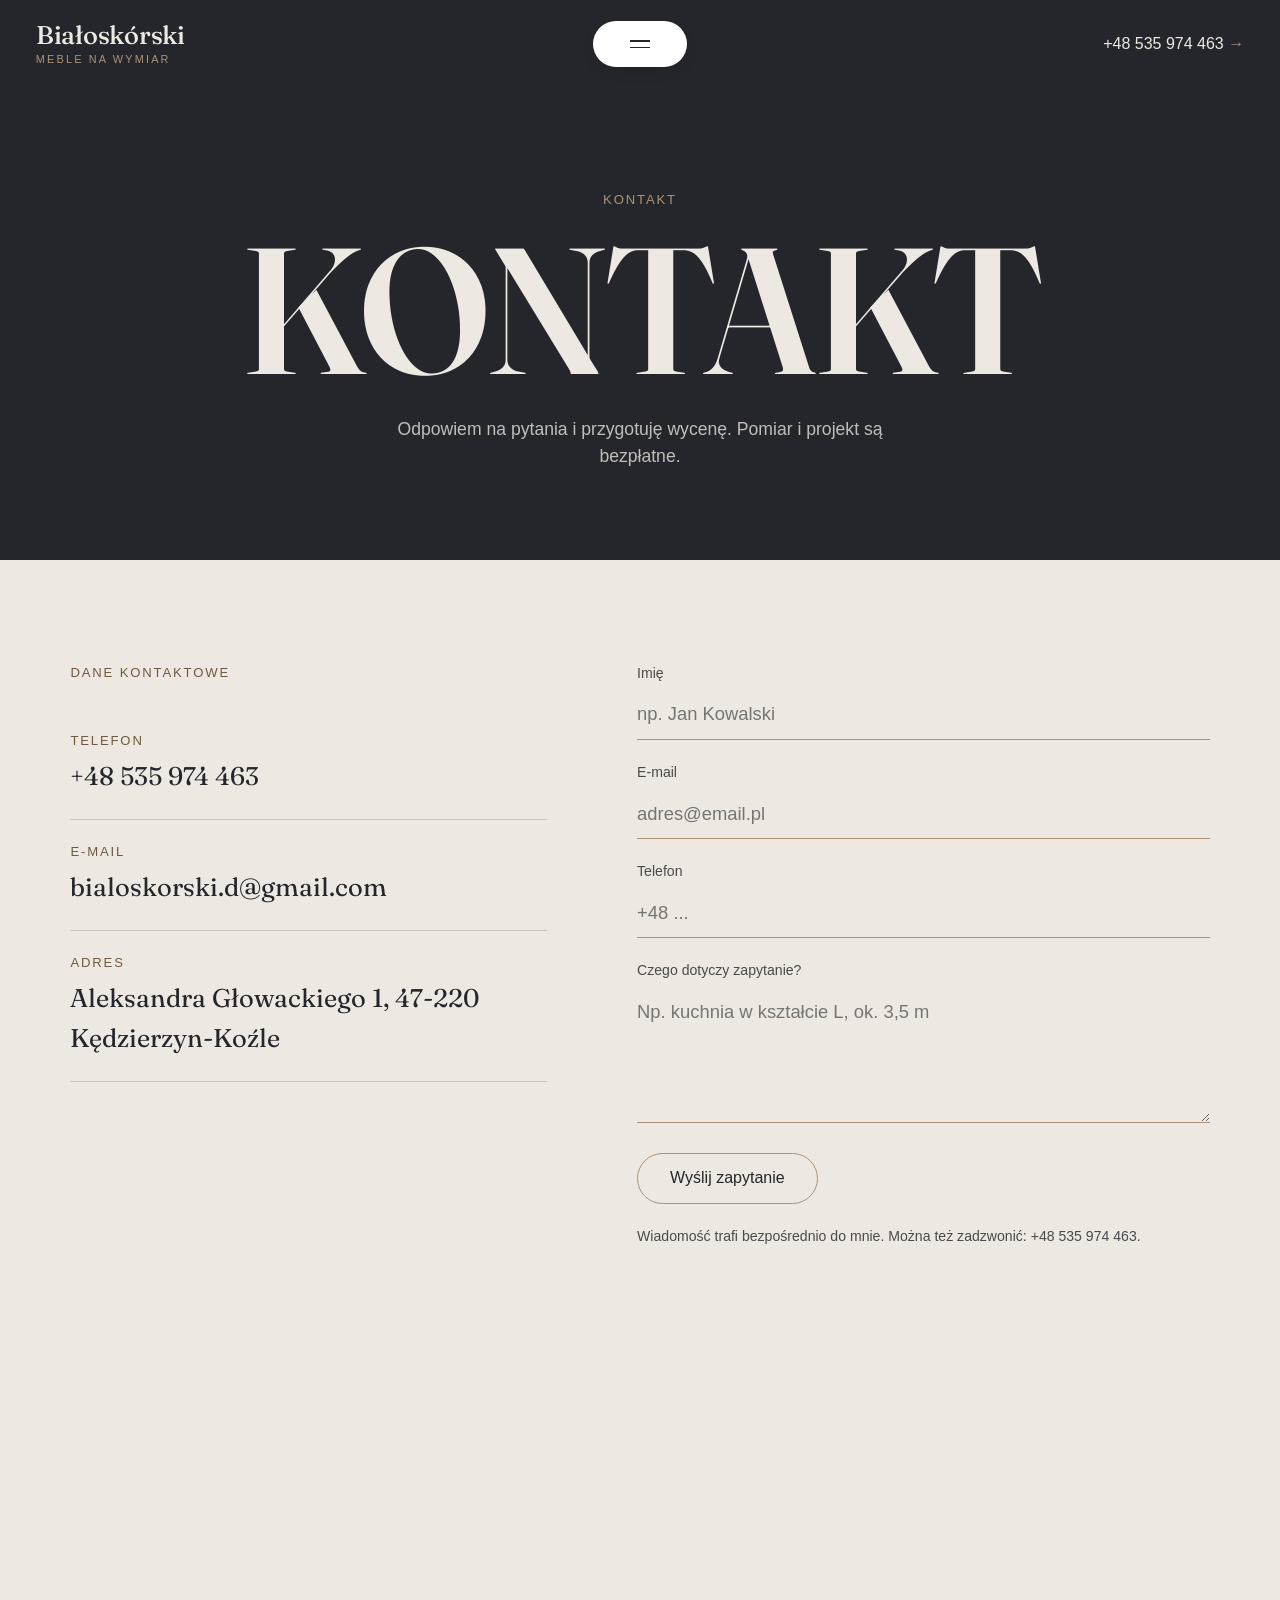
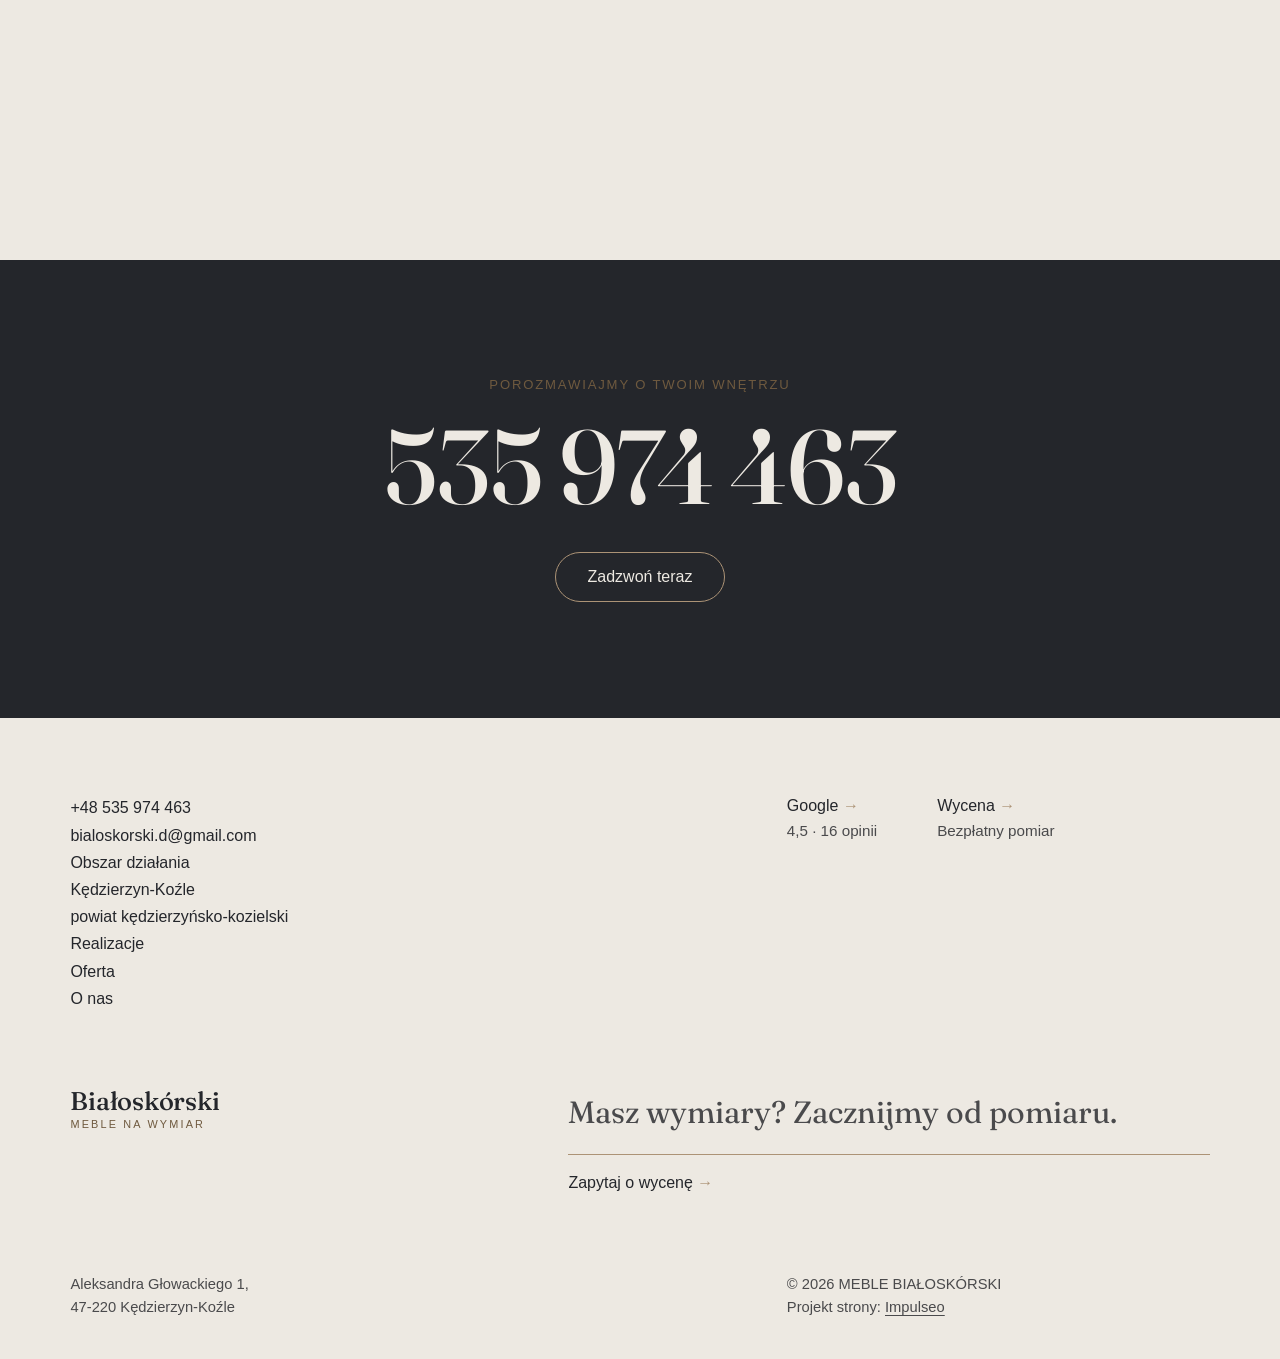
==== commit d271685b: "[claude-edit][cmt:dd1623a7-b545-418d-90f2-e36707635075] Przebudowa dema na układ klindworthroofing.c" ====
--- a/kontakt.html
+++ b/kontakt.html
@@ -4,118 +4,145 @@
 <meta charset="UTF-8">
 <meta name="viewport" content="width=device-width, initial-scale=1.0">
 <title>Kontakt - MEBLE BIAŁOSKÓRSKI</title>
-<meta name="description" content="Kontakt MEBLE BIAŁOSKÓRSKI - Aleksandra Głowackiego 1, 47-220 Kędzierzyn-Koźle, Polska">
-<link rel="canonical" href="https://kris20032.github.io/meble-bialoskorski/kontakt.html">
+<meta name="description" content="Meble na wymiar w Kędzierzynie-Koźlu: kuchnie, szafy i zabudowy pod Twoje wnętrze. Bezpłatny pomiar i projekt, jedna cena, montaż z gwarancją. Zadzwoń: +48 535 974 463.">
+<link rel="canonical" href="https://impulseo-pl.github.io/meble-bialoskorski/kontakt.html">
 <meta name="robots" content="noindex, nofollow">
+<meta name="theme-color" content="#ede9e2">
 <meta property="og:type" content="website">
 <meta property="og:locale" content="pl_PL">
 <meta property="og:site_name" content="MEBLE BIAŁOSKÓRSKI">
 <meta property="og:title" content="Kontakt - MEBLE BIAŁOSKÓRSKI">
-<meta property="og:description" content="Kontakt MEBLE BIAŁOSKÓRSKI - Aleksandra Głowackiego 1, 47-220 Kędzierzyn-Koźle, Polska">
-<meta property="og:url" content="https://kris20032.github.io/meble-bialoskorski/kontakt.html">
-<meta property="og:image" content="https://kris20032.github.io/meble-bialoskorski/img/og.jpg">
+<meta property="og:description" content="Meble na wymiar w Kędzierzynie-Koźlu: kuchnie, szafy i zabudowy pod Twoje wnętrze. Bezpłatny pomiar i projekt, jedna cena, montaż z gwarancją. Zadzwoń: +48 535 974 463.">
+<meta property="og:url" content="https://impulseo-pl.github.io/meble-bialoskorski/kontakt.html">
+<meta property="og:image" content="https://impulseo-pl.github.io/meble-bialoskorski/img/og.jpg">
 <meta property="og:image:width" content="1200">
 <meta property="og:image:height" content="630">
 <meta name="twitter:card" content="summary_large_image">
+<script type="application/ld+json">{"@context": "https://schema.org", "@type": "HomeAndConstructionBusiness", "name": "MEBLE BIAŁOSKÓRSKI", "url": "https://impulseo-pl.github.io/meble-bialoskorski/", "telephone": "+48535974463", "email": "bialoskorski.d@gmail.com", "image": "https://impulseo-pl.github.io/meble-bialoskorski/img/og.jpg", "address": {"@type": "PostalAddress", "streetAddress": "Aleksandra Głowackiego 1", "postalCode": "47-220", "addressLocality": "Kędzierzyn-Koźle", "addressCountry": "PL"}, "areaServed": "Kędzierzyn-Koźle", "sameAs": ["https://maps.google.com/?cid=9823154910743207326"]}</script>
 <link rel="preconnect" href="https://fonts.googleapis.com">
 <link rel="preconnect" href="https://fonts.gstatic.com" crossorigin>
-<link href="https://fonts.googleapis.com/css2?family=Lora:wght@500;600;700&family=Manrope:wght@400;500;600&display=swap" rel="stylesheet">
-<link rel="stylesheet" href="assets/styles.css?v=93b80f6c">
+<link href="https://fonts.googleapis.com/css2?family=Fraunces:opsz,wght@9..144,400;9..144,500;9..144,600&display=swap" rel="stylesheet">
+<link href="https://api.fontshare.com/v2/css?f[]=satoshi@400,500&display=swap" rel="stylesheet">
+<link rel="stylesheet" href="assets/styles.css?v=kw3">
 </head>
-<body>
+<body class="is-sub">
 
-<header class="nav">
-  <div class="wrap nav-inner">
-    <a class="brand" href="index.html"><span class="name">MEBLE BIAŁOSKÓRSKI</span><span class="sub">Meble na wymiar</span></a>
-    <nav class="nav-links">
-      <a href="index.html">Strona główna</a>
-      <a href="realizacje.html">Realizacje</a>
-      <a href="oferta.html">Oferta</a>
-      <a href="o-nas.html">O nas</a>
-      <a href="kontakt.html" class="active" aria-current="page">Kontakt</a>
-      <a href="kontakt.html" class="btn btn-accent">Zapytaj o wycenę</a>
-    </nav>
-    <button class="nav-toggle" aria-label="Menu"><span></span><span></span><span></span></button>
-  </div>
+<header class="site-head">
+  <a class="logo" href="index.html" aria-label="MEBLE BIAŁOSKÓRSKI - strona główna"><span class="logo-a">Białoskórski</span><span class="logo-b">meble na wymiar</span></a>
+  <button class="menu-btn" type="button" aria-label="Otwórz menu" aria-expanded="false" aria-controls="menu"><span></span><span></span></button>
+  <a class="head-tel" href="tel:+48535974463"><span class="head-tel-num">+48 535 974 463</span> <span class="arr" aria-hidden="true">→</span></a>
 </header>
 
+<div class="menu" id="menu" hidden>
+  <div class="menu-in">
+    <nav class="menu-col menu-main" aria-label="Główna">
+      <ul>
+        <li><a href="index.html">Start</a></li>
+        <li><a href="realizacje.html">Realizacje</a></li>
+        <li><a href="oferta.html">Oferta</a></li>
+        <li><a href="o-nas.html">O nas</a></li>
+        <li><a href="kontakt.html" aria-current="page">Kontakt</a></li>
+      </ul>
+    </nav>
+    <div class="menu-col">
+      <p class="eyebrow">Oferta</p>
+      <ul class="menu-small">
+        <li><a href="oferta.html">Kuchnie na wymiar</a></li>
+        <li><a href="oferta.html">Szafy i&nbsp;garderoby</a></li>
+        <li><a href="oferta.html">Zabudowy wnęk i&nbsp;skosów</a></li>
+        <li><a href="oferta.html">Meble pokojowe i&nbsp;łazienkowe</a></li>
+        <li><a href="oferta.html">Schody i&nbsp;blaty z&nbsp;litego drewna</a></li>
+      </ul>
+    </div>
+    <div class="menu-col">
+      <p class="eyebrow">Kontakt</p>
+      <ul class="menu-small">
+        <li><a href="tel:+48535974463">+48 535 974 463</a></li>
+        <li><a href="mailto:bialoskorski.d@gmail.com">bialoskorski.d@gmail.com</a></li>
+        <li><a href="https://maps.google.com/?cid=9823154910743207326" target="_blank" rel="noopener">Aleksandra Głowackiego 1, 47-220 Kędzierzyn-Koźle</a></li>
+      </ul>
+    </div>
+  </div>
+</div>
+
 <main>
-<section class="pagehead">
-  <img src="img/g2.jpg" alt="MEBLE BIAŁOSKÓRSKI - Zapytaj o wycenę" width="1600" height="1200" decoding="async">
+<section class="dark phead">
   <div class="wrap">
-    <span class="eyebrow">Kontakt</span>
-    <h1>Zapytaj o wycenę</h1>
-    <p>Odpowiemy na pytania i przygotujemy wycenę.</p>
+    <p class="eyebrow reveal">Kontakt</p>
+    <h1 class="giant giant-sub reveal">Kontakt</h1>
+    <p class="phead-lead reveal">Odpowiem na pytania i&nbsp;przygotuję wycenę. Pomiar i&nbsp;projekt są bezpłatne.</p>
   </div>
 </section>
-<section>
-  <div class="wrap contact-grid">
-    <div class="reveal">
-      <span class="eyebrow">Dane kontaktowe</span>
-      <h2 style="margin:var(--space-4) 0 var(--space-6)">MEBLE BIAŁOSKÓRSKI</h2>
-      <div class="info-list">
-        <div class="info-row"><div class="ic"><svg class="ico-tel" width="16" height="16" viewBox="0 0 24 24" fill="none" aria-hidden="true"><path d="M6.6 10.8a15.5 15.5 0 0 0 6.6 6.6l2.2-2.2a1 1 0 0 1 1-.24 11.4 11.4 0 0 0 3.6.58 1 1 0 0 1 1 1V20a1 1 0 0 1-1 1A17 17 0 0 1 3 4a1 1 0 0 1 1-1h3.5a1 1 0 0 1 1 1c0 1.25.2 2.46.58 3.6a1 1 0 0 1-.25 1l-2.23 2.2Z" fill="currentColor"/></svg></div><div><div class="lbl">Telefon</div><a class="val" href="tel:+48535974463">+48 535 974 463</a></div></div>
-        <div class="info-row"><div class="ic"><svg class="ico-mail" width="16" height="16" viewBox="0 0 24 24" fill="none" aria-hidden="true"><rect x="3.2" y="5.5" width="17.6" height="13" rx="1.6" stroke="currentColor" stroke-width="1.6"/><path d="M4 7l8 6 8-6" stroke="currentColor" stroke-width="1.6" stroke-linecap="round" stroke-linejoin="round"/></svg></div><div><div class="lbl">E-mail</div><a class="val" href="mailto:bialoskorski.d@gmail.com">bialoskorski.d@gmail.com</a></div></div>
-        <div class="info-row"><div class="ic"><svg class="ico-pin" width="16" height="16" viewBox="0 0 24 24" fill="none" aria-hidden="true"><path d="M12 21s7-6.1 7-11.5A7 7 0 0 0 5 9.5C5 14.9 12 21 12 21Z" stroke="currentColor" stroke-width="1.6" fill="none"/><circle cx="12" cy="9.5" r="2.4" fill="currentColor"/></svg></div><div><div class="lbl">Adres</div><div class="val">Aleksandra Głowackiego 1, 47-220 Kędzierzyn-Koźle, Polska</div></div></div>
-      </div>
+
+<section class="beige-sec">
+  <div class="wrap ct-grid">
+    <div class="ct-info reveal">
+      <p class="eyebrow">Dane kontaktowe</p>
+      <ul class="ct-list">
+        <li><span>Telefon</span><a href="tel:+48535974463">+48 535 974 463</a></li>
+        <li><span>E-mail</span><a href="mailto:bialoskorski.d@gmail.com">bialoskorski.d@gmail.com</a></li>
+        <li><span>Adres</span><a href="https://maps.google.com/?cid=9823154910743207326" target="_blank" rel="noopener">Aleksandra Głowackiego 1, 47-220 Kędzierzyn-Koźle</a></li>
+      </ul>
     </div>
-    <div class="reveal">
-      <form class="form" action="https://formsubmit.co/bialoskorski.d@gmail.com" method="POST">
-        <input type="hidden" name="_subject" value="Zapytanie ze strony MEBLE BIAŁOSKÓRSKI">
-        <input type="hidden" name="_captcha" value="false">
-        <input type="hidden" name="_template" value="table">
-        <div class="fld"><label for="name">Imię / firma</label><input id="name" name="name" type="text" placeholder="np. Jan Kowalski" required></div>
-        <div class="fld"><label for="email">E-mail</label><input id="email" name="email" type="email" placeholder="adres@email.pl" required></div>
-        <div class="fld"><label for="phone">Telefon</label><input id="phone" name="phone" type="tel" placeholder="+48 ..."></div>
-        <div class="fld"><label for="msg">Czego dotyczy zapytanie?</label><textarea id="msg" name="message" placeholder="Napisz krótko, w czym możemy pomóc" required></textarea></div>
-        <button type="submit" class="btn btn-accent" style="width:100%;justify-content:center">Wyślij zapytanie <span class="arr">→</span></button>
-        <p class="note">Wiadomość trafi bezpośrednio do nas. Można też zadzwonić: +48 535 974 463.</p>
-      </form>
-    </div>
+    <form class="ct-form reveal" action="https://formsubmit.co/bialoskorski.d@gmail.com" method="POST">
+      <input type="hidden" name="_subject" value="Zapytanie ze strony MEBLE BIAŁOSKÓRSKI">
+      <input type="hidden" name="_captcha" value="false">
+      <input type="hidden" name="_template" value="table">
+      <label>Imię<input name="name" type="text" placeholder="np. Jan Kowalski" required></label>
+      <label>E-mail<input name="email" type="email" placeholder="adres@email.pl" required></label>
+      <label>Telefon<input name="phone" type="tel" placeholder="+48 ..."></label>
+      <label>Czego dotyczy zapytanie?<textarea name="message" rows="4" placeholder="Np. kuchnia w kształcie L, ok. 3,5 m" required></textarea></label>
+      <button class="pill" type="submit">Wyślij zapytanie</button>
+      <p class="ct-note">Wiadomość trafi bezpośrednio do mnie. Można też zadzwonić: +48 535 974 463.</p>
+    </form>
   </div>
-</section>
-<section style="padding-top:0">
   <div class="wrap reveal">
     <iframe class="map" title="MEBLE BIAŁOSKÓRSKI - Kędzierzyn-Koźle" src="https://maps.google.com/maps?q=50.344926%2C18.2081129&z=15&output=embed" loading="lazy" referrerpolicy="no-referrer-when-downgrade"></iframe>
   </div>
 </section>
+
+<section class="together">
+  <div class="wrap reveal">
+    <p class="eyebrow">Porozmawiajmy o&nbsp;Twoim wnętrzu</p>
+    <p class="giant-tel"><a href="tel:+48535974463">535 974 463</a></p>
+    <a class="pill pill-light" href="tel:+48535974463">Zadzwoń teraz</a>
+  </div>
+</section>
 </main>
 
-<footer>
+<footer class="site-foot">
   <div class="wrap">
-    <div class="foot-grid">
-      <div class="foot-brand">
-        <div class="name">MEBLE BIAŁOSKÓRSKI</div>
-        <p>Najpierw pomiar i projekt, decyzja potem. Mebel powstaje pod Twoje wnętrze - ze skosem i krzywą ścianą włącznie.</p>
-      </div>
-      <div class="foot-col">
-        <h4>Nawigacja</h4>
-        <a href="index.html">Strona główna</a>
-        <a href="realizacje.html">Realizacje</a>
-        <a href="oferta.html">Oferta</a>
-        <a href="o-nas.html">O nas</a>
-        <a href="kontakt.html">Kontakt</a>
-      </div>
-      <div class="foot-col">
-        <h4>Kontakt</h4>
-        <a href="tel:+48535974463">+48 535 974 463</a>
-        <a href="mailto:bialoskorski.d@gmail.com">bialoskorski.d@gmail.com</a>
-        <p>Aleksandra Głowackiego 1, 47-220 Kędzierzyn-Koźle, Polska</p>
-        <a href="https://maps.google.com/?cid=9823154910743207326&g_mp=Cidnb29nbGUubWFwcy5wbGFjZXMudjEuUGxhY2VzLlNlYXJjaFRleHQQAhgEIAA" target="_blank" rel="noopener">Jak dojechać →</a>
-      <div class="foot-soc">
-        <a class="soc" href="https://maps.google.com/?cid=9823154910743207326&g_mp=Cidnb29nbGUubWFwcy5wbGFjZXMudjEuUGxhY2VzLlNlYXJjaFRleHQQAhgEIAA" target="_blank" rel="noopener" aria-label="Google - MEBLE BIAŁOSKÓRSKI"><svg viewBox="0 0 24 24" aria-hidden="true" focusable="false"><path d="M12.48 10.92v3.28h7.84c-.24 1.84-.853 3.187-1.787 4.133-1.147 1.147-2.933 2.4-6.053 2.4-4.827 0-8.6-3.893-8.6-8.72s3.773-8.72 8.6-8.72c2.6 0 4.507 1.027 5.907 2.347l2.307-2.307C18.747 1.44 16.133 0 12.48 0 5.867 0 .307 5.387.307 12s5.56 12 12.173 12c3.573 0 6.267-1.173 8.373-3.36 2.16-2.16 2.84-5.213 2.84-7.667 0-.76-.053-1.467-.173-2.053H12.48z" fill="currentColor"/></svg></a>
-      </div>
+    <div class="foot-top">
+      <ul class="foot-list">
+        <li><a href="tel:+48535974463">+48 535 974 463</a></li>
+        <li><a href="mailto:bialoskorski.d@gmail.com">bialoskorski.d@gmail.com</a></li>
+        <li>Obszar działania</li>
+        <li>Kędzierzyn-Koźle</li>
+        <li>powiat kędzierzyńsko-kozielski</li>
+        <li><a href="realizacje.html">Realizacje</a></li>
+        <li><a href="oferta.html">Oferta</a></li>
+        <li><a href="o-nas.html">O nas</a></li>
+      </ul>
+      <ul class="foot-soc">
+        <li><a href="https://maps.google.com/?cid=9823154910743207326" target="_blank" rel="noopener">Google <span class="arr" aria-hidden="true">→</span></a><span>4,5 · 16 opinii</span></li>
+        <li><a href="kontakt.html">Wycena <span class="arr" aria-hidden="true">→</span></a><span>Bezpłatny pomiar</span></li>
+      </ul>
+    </div>
+    <div class="foot-mid">
+      <a class="logo" href="index.html"><span class="logo-a">Białoskórski</span><span class="logo-b">meble na wymiar</span></a>
+      <div class="foot-ask">
+        <p class="foot-ask-big">Masz wymiary? Zacznijmy od pomiaru.</p>
+        <a class="foot-ask-link" href="kontakt.html">Zapytaj o&nbsp;wycenę <span class="arr" aria-hidden="true">→</span></a>
       </div>
     </div>
     <div class="foot-bot">
-      <span>© 2026 MEBLE BIAŁOSKÓRSKI</span>
-      <span>Projekt strony: <a class="foot-credit" href="https://impulseo.pl" target="_blank" rel="noopener">Impulseo</a></span>
+      <a href="https://maps.google.com/?cid=9823154910743207326" target="_blank" rel="noopener">Aleksandra Głowackiego 1,<br>47-220 Kędzierzyn-Koźle</a>
+      <p>© 2026 MEBLE BIAŁOSKÓRSKI<br>Projekt strony: <a class="foot-credit" href="https://impulseo.pl" target="_blank" rel="noopener">Impulseo</a></p>
     </div>
   </div>
 </footer>
-<div class="sticky-reserve"><a class="sr-book" href="kontakt.html">Zapytaj o wycenę</a><a class="sr-call" href="tel:+48535974463" aria-label="Zadzwoń"><svg class="ico-tel" width="16" height="16" viewBox="0 0 24 24" fill="none" aria-hidden="true"><path d="M6.6 10.8a15.5 15.5 0 0 0 6.6 6.6l2.2-2.2a1 1 0 0 1 1-.24 11.4 11.4 0 0 0 3.6.58 1 1 0 0 1 1 1V20a1 1 0 0 1-1 1A17 17 0 0 1 3 4a1 1 0 0 1 1-1h3.5a1 1 0 0 1 1 1c0 1.25.2 2.46.58 3.6a1 1 0 0 1-.25 1l-2.23 2.2Z" fill="currentColor"/></svg></a></div>
 <div class="demo-wazne" data-do="2026-10-12" data-cykl="3" hidden><svg class="dw-ico" width="13" height="13" viewBox="0 0 24 24" fill="none" aria-hidden="true"><circle cx="12" cy="12" r="8.6" stroke="currentColor" stroke-width="1.8"/><path d="M12 7.2V12l3.3 2" stroke="currentColor" stroke-width="1.8" stroke-linecap="round"/></svg><span class="dw-txt"></span></div>
-
-<script src="assets/main.js"></script>
+<div class="sticky-reserve schowany"><a class="sr-book" href="kontakt.html">Zapytaj o&nbsp;wycenę</a><a class="sr-call" href="tel:+48535974463" aria-label="Zadzwoń +48 535 974 463"><svg width="16" height="16" viewBox="0 0 24 24" aria-hidden="true"><path d="M6.6 10.8a15.5 15.5 0 0 0 6.6 6.6l2.2-2.2a1 1 0 0 1 1-.24 11.4 11.4 0 0 0 3.6.58 1 1 0 0 1 1 1V20a1 1 0 0 1-1 1A17 17 0 0 1 3 4a1 1 0 0 1 1-1h3.5a1 1 0 0 1 1 1c0 1.25.2 2.46.58 3.6a1 1 0 0 1-.25 1l-2.23 2.2Z" fill="currentColor"/></svg></a></div>
+<script src="assets/main.js?v=kw3"></script>
 </body>
 </html>
--- a/assets/styles.css
+++ b/assets/styles.css
@@ -1,1676 +1,275 @@
-/* ============================================================
-   STOLBASZ — premium, architektoniczny B2B fit-out
-   Jasna paleta, zero brązu. System wg premium-web-craft.
-   Projekt strony: Impulseo (impulseo.pl)
-   ============================================================ */
-
+/* MEBLE BIAŁOSKÓRSKI - układ wzorowany na klindworthroofing.com (beż, grafit, brąz) */
 :root{
-  /* PALETA — jasna, architektoniczna, chłodna */
-  --paper:#F3F1EC;          /* główne tło */
-  --paper-2:#E6E3DB;        /* sekcje alternatywne (chłodny jasny szary) */
-  --paper-3:#E6E3DB;        /* delikatne wypełnienia */
-  --ink:#23211E;            /* tekst główny — chłodny grafit */
-  --ink-soft:#43403A;       /* nagłówki drugorzędne */
-  --muted:#87837A;          /* tekst poboczny */
-  --line:rgba(35,33,30,.12);/* hairline */
-  --accent:#8A6B3C;         /* stonowany petrol-slate — jedyny akcent */
-  --accent-d:#6E5430;
-  --accent-soft:rgba(138,107,60,.10);
-  --dark:#23211E;           /* sekcje ciemne (stopka/CTA) */
-
-  /* HOVER ZDJĘĆ — JEDEN standard dla całego silnika (decyzja K. 04.08.2026, artefakt z wariantami).
-     AKTUALNE (K.+Szymon 09.08.2026, wybór z artefaktu 6 wariantów): zoom 1.05 przy 1.4s -
-     przy tak długim czasie mocniejszy kadr NIE skacze, tylko „oddycha". Poprzedni standard
-     (1.02 / .55s z 04.08) odbierany jako dynamiczny i szybki.
-     Spoczynek lekko przygaszony, ale TYLKO tam, gdzie jest mysz (@media hover:hover) —
-     na telefonie zdjęcia zostają w pełnej jasności. */
-  --img-zoom:1.05;                   /* K.+Szymon 09.08: wariant F z artefaktu porównawczego */
-  --img-rest:brightness(.95) saturate(.99);
-  --img-hot:brightness(1.06) saturate(1.05);
-  --img-dur:1.4s;                    /* K.+Szymon 09.08 (wariant F): powoli = elegancko */
-  --img-ease:cubic-bezier(.16,.84,.44,1);  /* miękki ogon, efekt „oddychania" */
-
-  /* ODSTĘPY — skala 4/8 */
-  --space-1:4px; --space-2:8px; --space-3:12px; --space-4:16px; --space-5:24px;
-  --space-6:32px; --space-7:48px; --space-8:64px; --space-9:96px; --space-10:128px;
-
-  /* TYPOGRAFIA — fluid clamp() (skala podbita 16.07.2026: większe, czytelniejsze litery — uwaga Adama) */
-  --text-sm:clamp(.9rem,.87rem + .12vw,1rem);
-  --text-base:clamp(1.08rem,1.04rem + .18vw,1.2rem);
-  --text-lg:clamp(1.24rem,1.15rem + .34vw,1.44rem);
-  --text-h3:clamp(1.34rem,1.22rem + .55vw,1.66rem);
-  --text-h2:clamp(2.1rem,1.66rem + 2.1vw,3.1rem);
-  --text-h1:clamp(2.9rem,2.1rem + 4vw,5.1rem);
-
-  /* PROMIENIE — architektoniczne, raczej ostre */
-  --r-sm:3px; --r-md:6px; --r-lg:10px;
-
-  /* RUCH */
-  --ease:cubic-bezier(.25,.46,.45,.94); --dur:.24s;
-
-  /* CIENIE — miękkie, warstwowe */
-  --sh-sm:0 1px 2px rgba(16,24,32,.04), 0 2px 8px rgba(16,24,32,.05);
-  --sh-md:0 2px 6px rgba(16,24,32,.05), 0 12px 28px -8px rgba(16,24,32,.12);
-  --sh-lg:0 6px 14px rgba(16,24,32,.07), 0 26px 56px -18px rgba(16,24,32,.22);
-
-  --hairline:1px solid var(--line);
-
-  --font-display:'Lora',serif;
-  --font-body:'Manrope',sans-serif;
-}
-
+  --paper:#ede9e2;
+  --ink:#24262b;
+  --ink-2:#4a4a4c;
+  --accent:#ac9376;
+  --accent-d:#6f5a3f;
+  --line:rgba(36,38,43,.18);
+  --serif:"Fraunces",Georgia,serif;
+  --sans:"Satoshi","Helvetica Neue",Arial,sans-serif;
+  --pad:clamp(20px,5.5vw,80px);
+  --ease:cubic-bezier(.16,.84,.44,1);
+  --nav-h:88px;
+}
 *{box-sizing:border-box;margin:0;padding:0}
-html{scroll-behavior:smooth}
-body{
-  font-family:var(--font-body);
-  font-size:var(--text-base);
-  line-height:1.65;
-  color:var(--ink);
-  background:var(--paper);
-  -webkit-font-smoothing:antialiased;
-  text-rendering:optimizeLegibility;
-}
-img{max-width:100%;height:auto;display:block}  /* height:auto = width/height z atrybutów trzyma proporcje (TOP#12) */
+html{scroll-behavior:smooth;-webkit-text-size-adjust:100%}
+body{background:var(--paper);color:var(--ink);font-family:var(--sans);font-size:17px;line-height:1.55;-webkit-font-smoothing:antialiased;overflow-x:hidden}
+img{display:block;max-width:100%;height:auto}
 a{color:inherit;text-decoration:none}
-
-.wrap{width:min(92%,1180px);margin-inline:auto}
-section{padding-block:clamp(52px,6.5vw,96px)}
-
-h1,h2,h3{font-family:var(--font-display);font-weight:700;line-height:1.08;letter-spacing:-.02em;color:var(--ink)}
-h1{font-size:var(--text-h1);letter-spacing:-.035em}
-h2{font-size:var(--text-h2);letter-spacing:-.025em}
-h3{font-size:var(--text-h3)}
-/* MIARA — długość wiersza. WCAG 2.2 SC 1.4.8: max 80 znaków; Butterick: 45–90.
-   68ch daje realnie 72–78 znaków polskiego tekstu, czyli z zapasem pod granicą.
-   Wcześniej limit miał TYLKO <p> — <li>, <blockquote> i <dd> nie miały żadnego,
-   i to jedyny powód, dla którego 23 bloki na dwóch oddanych stronach jadą po
-   83–106 znaków w wierszu (pomiar 07.08.2026, bramka `miara`).
-   ⚠️ Listy i definicje ograniczamy TYLKO bez klasy: `ul`/`ol` z klasą to u nas
-   układ (siatki kafli, menu), a nie tekst ciągły — tam miarę wyznacza układ. */
-/* 60ch, nie 68ch (K. 10.08): po zmianie fontów na węższe kroje (DM Sans i spółka)
-   w 68ch mieściło się ~90 znaków - bramka pikselowa słusznie zgłaszała przekroczenie
-   granicy 80. Pomiar na żywej przeglądarce: 60ch = 90 znaków, 53ch = ~78 znaków, czyli normę WCAG 1.4.8. */
-:root{ --miara:53ch }
-p{max-width:min(100%,var(--miara))}
-blockquote,
-ul:not([class])>li, ol:not([class])>li,
-dl:not([class])>dd{max-width:min(100%,var(--miara))}
-
-/* ⚠️ Świadomie BEZ wyjątku `.tile p,.card p,.svc p{max-width:none}`, choć nasuwa się sam:
-   te akapity BYŁY już ograniczone (stare `p{max-width:65ch}`), więc „wyjątek" nie odblokowałby
-   niczego nowego — tylko ROZLUŹNIŁ stan sprzed zmiany na wszystkich demach naraz.
-   `figcaption` żadna z reguł wyżej nie dotyczy, więc też nie potrzebuje zwolnienia. */
-
-/* ŁAMANIE. `balance` wyrównuje długości wierszy w nagłówku, `pretty` pilnuje ostatniego
-   wiersza akapitu, żeby nie został w nim jeden wyraz. Obsługiwane od Chrome 117 /
-   Safari 17.5; starsze przeglądarki po prostu ignorują tę własność.
-   `text-wrap:pretty` nie występowało dotąd ANI RAZ w silniku ani w repo klientów. */
-h1,h2,h3,.lead,.lede{text-wrap:balance}
-p,li,blockquote,dd{text-wrap:pretty}
-
-.eyebrow{
-  font-family:var(--font-body);
-  font-size:var(--text-sm);
-  font-weight:600;
-  letter-spacing:.18em;
-  text-transform:uppercase;
-  color:var(--accent);
-  display:inline-flex;align-items:center;gap:var(--space-3);
-}
-/* flex:none + margin-top = kreska trzyma się PIERWSZEJ linii. Wcześniej align-items:center
-   centrowało ją względem całego bloku i przy zawinięciu (długi kicker typu
-   „…WNĘTRZ · LESZNO · OD 2019") druga linia lądowała z brzydkim wcięciem. */
-.eyebrow{align-items:flex-start}
-.eyebrow>*,.eyebrow{text-wrap:balance}   /* dlugi kicker lamal sie na sierote typu samo „2019" w drugiej linii */
-.eyebrow::before{content:"";width:28px;height:1px;background:var(--accent);display:inline-block;flex:none;margin-top:.62em}
-
-.muted{color:var(--muted)}
-.lead{font-size:var(--text-lg);line-height:1.55;color:var(--ink-soft);max-width:50ch}
-
-/* ---------- BUTTONS ---------- */
-.btn{
-  display:inline-flex;align-items:center;gap:var(--space-2);
-  font-weight:600;font-size:var(--text-sm);letter-spacing:.02em;
-  padding:var(--space-4) var(--space-6);
-  border-radius:var(--r-sm);
-  transition:transform var(--dur) var(--ease),box-shadow var(--dur) var(--ease),background var(--dur) var(--ease);
-  cursor:pointer;border:1px solid transparent;
-}
-.btn-accent{background:var(--accent);color:#fff;box-shadow:var(--sh-sm)}
-.btn-accent:hover{background:var(--accent-d);transform:translateY(-2px);box-shadow:var(--sh-md)}
-.btn-accent:active{transform:translateY(0);box-shadow:var(--sh-sm)}
-.btn-ghost{background:transparent;color:var(--ink);border-color:var(--line)}
-.btn-ghost:hover{border-color:var(--accent);color:var(--accent);transform:translateY(-2px)}
-.btn-light{background:#fff;color:var(--ink);box-shadow:var(--sh-sm)}
-.btn-light:hover{transform:translateY(-2px);box-shadow:var(--sh-md)}
-.btn .arr{transition:transform var(--dur) var(--ease)}
-.btn:hover .arr{transform:translateX(4px)}
-
-/* ---------- NAV ---------- */
-.nav{
-  position:sticky;top:0;z-index:50;
-  background:color-mix(in srgb,var(--paper) 88%,transparent);
-  backdrop-filter:saturate(140%) blur(10px);
-  border-bottom:var(--hairline);
-}
-.nav-inner{display:flex;align-items:center;justify-content:space-between;gap:var(--space-5);height:72px}
-/* ANTY-NACHODZENIE (K. 05.08.2026): długa nazwa firmy + przycisk z pełnym numerem nie mieściły się w pasku
-   i flex ściskał linki PONIŻEJ ich treści - "Kontakt" wchodził na ramkę "Zadzwoń +48 ...". Teraz ustępuje
-   nazwa marki (skrót wielokropkiem), a menu i przycisk nigdy się nie kurczą ani nie zachodzą na siebie. */
-.brand{display:flex;flex-direction:column;line-height:1;min-width:0;flex:0 1 auto}
-.brand .name{font-family:var(--font-display);font-weight:800;font-size:1.35rem;letter-spacing:.04em;white-space:nowrap;overflow:hidden;text-overflow:ellipsis}
-.brand .sub{font-size:.62rem;letter-spacing:.34em;text-transform:uppercase;color:var(--muted);margin-top:5px;white-space:nowrap;overflow:hidden;text-overflow:ellipsis}
-.nav-links{display:flex;align-items:center;gap:var(--space-6);flex:0 0 auto}
-.nav-links a{font-size:var(--text-sm);font-weight:500;color:var(--ink-soft);position:relative;padding-block:4px;white-space:nowrap;transition:color var(--dur) var(--ease)}
-.nav-links a::after{content:"";position:absolute;left:0;bottom:0;width:0;height:1.5px;background:var(--accent);transition:width var(--dur) var(--ease)}
-.nav-links a:hover,.nav-links a.active{color:var(--ink)}
-.nav-links a:hover::after,.nav-links a.active::after{width:100%}
-.nav-links .btn{padding:var(--space-2) var(--space-5)}
-/* przyciski w nav: właściwy kolor (przebij .nav-links a) + bez podkreślenia */
-.nav-links a.btn-accent{color:#fff}
-.nav-links a.btn-ghost,.nav-links a.btn-light{color:var(--ink)}
-/* CTA w pasku: NIE podkreślenie spod linków menu, ale ten sam przelatujący błysk,
-   co na wszystkich innych przyciskach (zgłoszenie K. 13.08.2026 - „na hero jest efekt
-   światła przechodzącego przez przycisk, na navbarze go nie ma, a mają być identyczne").
-   Reguła `.nav-links a::after` jest silniejsza od `.btn::after`, więc trzeba jej
-   geometrię wyzerować i wpisać połysk z nazwy - samo `display:none` gasiło efekt. */
-.nav-links a.btn::after{
-  display:block;content:"";position:absolute;inset:0;z-index:-1;pointer-events:none;
-  width:auto;height:auto;border-radius:inherit;   /* kasuje geometrię podkreślenia (width:0;height:1.5px) */
-  background:linear-gradient(100deg,transparent 32%,rgba(255,255,255,.20) 50%,transparent 68%);
-  translate:-120% 0}
-@media (prefers-reduced-motion:no-preference){
-  .nav-links a.btn:hover::after{translate:120% 0;transition:translate .75s var(--mt-ease,cubic-bezier(.16,.84,.44,1))}
-}
-.nav-toggle{display:none;background:none;border:none;cursor:pointer;flex-direction:column;gap:5px;padding:8px}
-.nav-toggle span{width:24px;height:2px;background:var(--ink);transition:var(--dur)}
-/* Ciasny zakres MIĘDZY menu mobilnym a pełnym pulpitem: zbijamy odstępy i nazwę marki,
-   żeby wszystko zmieściło się naturalnie, zanim w ogóle dojdzie do skracania wielokropkiem. */
-@media(max-width:1280px) and (min-width:921px){
-  .nav-links{gap:var(--space-4)}
-  .nav-links .btn{padding:var(--space-2) var(--space-4)}
-  .brand .name{font-size:1.15rem}
-}
-
-/* ---------- HERO (split) ---------- */
-.hero{position:relative;overflow:hidden;border-bottom:var(--hairline)}
-.hero-grid{display:grid;grid-template-columns:1.05fr .95fr;gap:clamp(24px,4vw,60px);align-items:center;
-  padding-block:clamp(36px,4.5vw,64px)}
-.hero-copy .eyebrow{margin-bottom:var(--space-5)}
-.hero-copy h1{margin-bottom:var(--space-5)}
-.hero-copy .lead{margin-bottom:var(--space-7)}
-.hero-actions{display:flex;flex-wrap:wrap;gap:var(--space-4)}
-.hero-art{position:relative;aspect-ratio:4/3;border-radius:var(--r-lg);overflow:hidden;box-shadow:var(--sh-lg)}
-.hero-art img{width:100%;height:100%;object-fit:cover}
-.hero-art::after{content:"";position:absolute;inset:0;background:linear-gradient(180deg,transparent 55%,rgba(18,24,28,.28))}
-.hero-badge{position:absolute;left:var(--space-5);bottom:var(--space-5);z-index:2;
-  background:rgba(252,252,251,.94);backdrop-filter:blur(4px);
-  border-radius:var(--r-md);padding:var(--space-4) var(--space-5);box-shadow:var(--sh-md);max-width:78%}
-.hero-badge strong{display:block;font-family:var(--font-display);font-size:1rem;letter-spacing:-.01em}
-.hero-badge span{font-size:var(--text-sm);color:var(--muted)}
-
-/* ---------- HERO duży / kinowy (strona główna) ---------- */
-.hero-cine{position:relative;min-height:clamp(560px,82vh,840px);min-height:clamp(560px,82svh,840px);display:flex;align-items:center;overflow:hidden;border-bottom:var(--hairline)}
-.hero-cine>img{position:absolute;inset:0;width:100%;height:100%;object-fit:cover;z-index:0}
-.hero-cine::after{content:"";position:absolute;inset:0;z-index:1;
-  background:linear-gradient(95deg,rgba(13,18,23,.86) 0%,rgba(13,18,23,.64) 32%,rgba(13,18,23,.24) 62%,rgba(13,18,23,.04) 100%)}
-.hero-cine .wrap{position:relative;z-index:2;padding-block:var(--space-8)}
-.hero-cine .hero-copy{max-width:660px}
-.hero-cine .eyebrow{color:#fff;margin-bottom:var(--space-5)}
-.hero-cine .eyebrow::before{background:#fff}
-.hero-cine h1{color:#fff;margin-bottom:var(--space-5);font-size:clamp(2.9rem,2rem + 4.4vw,5.2rem);text-wrap:balance}
-.hero-cine .lead{color:rgba(255,255,255,.92);max-width:48ch;margin-bottom:var(--space-7)}
-.hero-cine .hero-actions{display:flex;flex-wrap:wrap;gap:var(--space-4)}
-/* NISKIE OKNO (laptop z dokiem i paskami przeglądarki ma ~700-780 px wysokości widoku):
-   H1 do 5.2rem + długi lead nie mieściły się i przyciski wypadały POD krawędź ekranu -
-   klient widział stronę bez ani jednego CTA. Skalujemy w dół, zamiast przycinać treść. */
-@media(min-width:821px) and (max-height:820px){
-  .hero-cine{min-height:clamp(520px,94svh,780px)}
-  .hero-cine .wrap{padding-block:var(--space-6)}
-  .hero-cine h1{font-size:clamp(2.2rem,1.5rem + 2.6vw,3.6rem);margin-bottom:var(--space-4)}
-  .hero-cine .eyebrow{margin-bottom:var(--space-4)}
-  .hero-cine .lead{margin-bottom:var(--space-5);max-width:44ch}
-}
-@media(max-width:680px){
-  .hero-cine{min-height:clamp(520px,76vh,640px);min-height:clamp(520px,76svh,640px);align-items:flex-end}
-  .hero-cine::after{background:linear-gradient(0deg,rgba(13,18,23,.9) 6%,rgba(13,18,23,.45) 55%,rgba(13,18,23,.25) 100%)}
-  .hero-cine .wrap{padding-bottom:var(--space-9)}
-  /* TELEFON (~90% oglądających): lead potrafił zająć 8 linii i zepchnąć CTA poza pierwszy ekran.
-     Zwężamy interlinię i skalę - treści nie ucinamy, bo to ona sprzedaje. */
-  .hero-cine .lead{font-size:.98rem;line-height:1.5;margin-bottom:var(--space-5)}
-  .hero-cine .eyebrow{font-size:.72rem;letter-spacing:.13em;margin-bottom:var(--space-4)}
-  .hero-cine .eyebrow::before{width:20px}
-  .hero-cine h1{margin-bottom:var(--space-4)}
-}
-
-/* full-bleed hero variant (podstrony) */
-.pagehead{position:relative;min-height:46vh;min-height:46svh;display:flex;align-items:flex-end;overflow:hidden;border-bottom:var(--hairline)}
-.pagehead img{position:absolute;inset:0;width:100%;height:100%;object-fit:cover}
-/* 10.08.2026 (decyzja K.): mocniejsze przyciemnienie + cień pod tekstem. Bramka mierzyła na
-   nagłówkach podstron 3,38-3,43:1 przy wymaganych 4,5 — jasne zdjęcie (hala, śnieg, niebo)
-   podchodziło pod biały tekst. Zdjęcia klientów są różne, więc kontrast musi dawać WARSTWA,
-   a nie szczęśliwy dobór kadru. */
-.pagehead::after{content:"";position:absolute;inset:0;background:linear-gradient(180deg,rgba(18,24,28,.40),rgba(18,24,28,.76))}
-.pagehead .wrap{position:relative;z-index:2;padding-block:var(--space-9);color:#fff}
-.pagehead h1{color:#fff;max-width:18ch;text-shadow:0 2px 16px rgba(0,0,0,.55)}
-.pagehead .eyebrow{color:#fff}
-.pagehead .eyebrow::before{background:#fff}
-.pagehead p{color:rgba(255,255,255,.92);margin-top:var(--space-4);max-width:54ch;text-shadow:0 1px 12px rgba(0,0,0,.5)}
-
-/* ---------- STRIP (pasek skrótów / liczby) ---------- */
-.strip{background:var(--dark);color:#fff}
-/* PASEK HASEŁ — standard 04.08.2026 (decyzja K.): 5 haseł w JEDNYM rzędzie, tekst WYŚRODKOWANY,
-   węższe marginesy boczne niż reszta strony (pasek ma iść szerzej), równe wysokości kolumn. */
-.strip .wrap{width:min(96%,1440px);display:grid;grid-template-columns:repeat(5,1fr);
-  gap:var(--space-5);padding-block:var(--space-7);align-items:stretch}
-.strip .item .k{font-family:var(--font-display);font-size:clamp(1.05rem,.82rem + .85vw,1.55rem);
-  font-weight:800;letter-spacing:-.02em;color:#fff;line-height:1.18;text-wrap:balance}
-.strip .item .v{font-size:var(--text-sm);color:rgba(255,255,255,.66);margin-top:var(--space-2);line-height:1.4}
-.strip .item{border-left:2px solid var(--accent);padding-inline:var(--space-4);
-  text-align:center;display:flex;flex-direction:column;justify-content:center}
-/* liczba kolumn = liczba haseł, żeby ostatnie nie zostawało samo w drugim rzędzie.
-   Klasę n-N nadaje multipage.py; domyślnie (bez klasy) pasek jest 5-kolumnowy. */
-.strip.n-2 .wrap{grid-template-columns:repeat(2,1fr)}
-.strip.n-3 .wrap{grid-template-columns:repeat(3,1fr)}
-.strip.n-4 .wrap{grid-template-columns:repeat(4,1fr);gap:var(--space-6)}
-.strip.n-4 .item .k{font-size:clamp(1.3rem,1rem + 1.1vw,2rem)}
-.strip.n-6 .wrap{grid-template-columns:repeat(6,1fr);gap:var(--space-4)}
-.strip.n-6 .item .k{font-size:clamp(.98rem,.8rem + .7vw,1.35rem)}
-/* równe łamanie: zamiast "długa linia + jedno słowo" obie linie zbliżonej długości */
-.strip .item .k{text-wrap:balance}
-
-/* ---------- SECTION HEAD ---------- */
-.head{max-width:48rem;margin-bottom:var(--space-8)}
-.head.center{margin-inline:auto;text-align:center}
-.head .eyebrow{margin-bottom:var(--space-4)}
-.head h2{margin-bottom:var(--space-4)}
-.head p{color:var(--muted);font-size:var(--text-lg);line-height:1.55}
-.head.center p{margin-inline:auto}
-
-/* ---------- INTRO SPLIT ---------- */
-.split{display:grid;grid-template-columns:.92fr 1.08fr;gap:clamp(28px,5vw,80px);align-items:center}
-.split.rev{grid-template-columns:1.08fr .92fr}
-.split.rev .split-art{order:-1}
-.split-art{position:relative;aspect-ratio:5/4;border-radius:var(--r-lg);overflow:hidden;box-shadow:var(--sh-lg)}
-.split-art img{width:100%;height:100%;object-fit:cover}
-.split-copy h2{margin-bottom:var(--space-5)}
-.split-copy p+p{margin-top:var(--space-4)}
-.split-copy .btn{margin-top:var(--space-6)}
-
-/* ---------- SERVICES (zakres) ---------- */
-.svc-grid{display:grid;grid-template-columns:repeat(auto-fit,minmax(280px,1fr));gap:var(--space-5)}
-.svc{background:#fff;border:var(--hairline);border-radius:var(--r-md);padding:var(--space-7) var(--space-6);
-  transition:transform var(--dur) var(--ease),box-shadow var(--dur) var(--ease),border-color var(--dur) var(--ease);
-  position:relative;overflow:hidden}
-.svc::before{content:"";position:absolute;left:0;top:0;width:3px;height:0;background:var(--accent);transition:height var(--dur) var(--ease)}
-.svc:hover{transform:translateY(-4px);box-shadow:var(--sh-md);border-color:transparent}
-.svc:hover::before{height:100%}
-.svc .ic{font-family:var(--font-display);font-size:.8rem;font-weight:700;letter-spacing:.12em;color:var(--accent);margin-bottom:var(--space-4)}
-.svc h3{margin-bottom:var(--space-3);font-size:1.22rem}
-.svc p{color:var(--muted);font-size:var(--text-base);line-height:1.6}
-
-/* big detailed service rows */
-.svc-row{display:grid;grid-template-columns:.8fr 1.2fr;gap:clamp(20px,4vw,60px);align-items:center;padding-block:var(--space-8)}
-.svc-row+.svc-row{border-top:var(--hairline)}
-.svc-row.rev{grid-template-columns:1.2fr .8fr}
-/* Naprzemienny układ wierszy oferty: co drugi wiersz ma zdjęcie po PRAWEJ.
-   Było `order:-1` — martwy kod, bo zdjęcie i tak jest pierwszym dzieckiem w HTML,
-   więc wszystkie wiersze wyglądały identycznie (zdjęcie zawsze z lewej), a `rev`
-   zmieniało tylko szerokość kolumn. Znalezione 29.07.2026 przy różnicowaniu kierunków
-   animacji (pomiar pozycji: art.mid 390/502 przy row.mid 756 — zawsze lewa strona). */
-.svc-row.rev .svc-row-art{order:2}
-.svc-row-art{aspect-ratio:4/3;border-radius:var(--r-md);overflow:hidden;box-shadow:var(--sh-md)}
-.svc-row-art img{width:100%;height:100%;object-fit:cover}
-.svc-row h3{font-size:1.5rem;margin-bottom:var(--space-4)}
-.svc-row .num{font-family:var(--font-display);font-size:.85rem;font-weight:700;letter-spacing:.14em;color:var(--accent);display:block;margin-bottom:var(--space-3)}
-.svc-row ul{list-style:none;margin-top:var(--space-4);display:flex;flex-direction:column;gap:var(--space-2)}
-.svc-row li{position:relative;padding-left:var(--space-5);color:var(--muted);font-size:var(--text-base)}
-.svc-row li::before{content:"";position:absolute;left:0;top:.62em;width:8px;height:1px;background:var(--accent)}
-
-/* ---------- GALLERY (realizacje) ---------- */
-.gallery{display:grid;grid-template-columns:repeat(12,1fr);gap:var(--space-4);grid-auto-rows:200px}
-/* GALERIA MASONRY — pionowe zdjęcia (portrety beauty/wellness) bez przycinania: kolumny, height auto */
-.gallery-masonry{column-count:3;column-gap:var(--space-4)}
-@media(max-width:900px){.gallery-masonry{column-count:2}}
-@media(max-width:560px){.gallery-masonry{column-count:1}}
-.gallery-masonry .m-tile{break-inside:avoid;margin:0 0 var(--space-4);padding:0;position:relative;overflow:hidden;border-radius:var(--r-md);border:1px solid var(--line)}
-.gallery-masonry .m-tile img{width:100%;height:auto;display:block}
-.gallery-masonry .m-tile .cap{position:absolute;left:0;right:0;bottom:0;padding:var(--space-4);color:#fff;background:linear-gradient(0deg,rgba(0,0,0,.55),transparent);font-size:var(--text-sm)}
-.gallery-masonry .m-tile .cap small{display:block;font-weight:400;opacity:.78;letter-spacing:.04em;text-transform:uppercase;font-size:.66rem;margin-top:3px}
-.tile{position:relative;overflow:hidden;border-radius:var(--r-md);box-shadow:var(--sh-sm);
-  transition:transform var(--dur) var(--ease),box-shadow var(--dur) var(--ease)}
-.tile img{width:100%;height:100%;object-fit:cover;
-  transition:transform var(--img-dur) var(--img-ease),filter var(--img-dur) var(--img-ease)}
-.tile:hover{box-shadow:var(--sh-md)}
-.tile .cap{position:absolute;left:0;right:0;bottom:0;padding:var(--space-5) var(--space-4) var(--space-4);
-  /* mocniejszy spad + cien pod tekstem: na JASNYCH zdjeciach klienta (biale fronty, sciany)
-     slaby gradient dawal kontrast ~1.5:1 zamiast wymaganych 3.6:1 (bramka wygladu, 10.08.2026) */
-  background:linear-gradient(transparent 10%,rgba(18,24,28,.55) 40%,rgba(18,24,28,.88) 68%,rgba(18,24,28,.99));color:#fff;
-  text-shadow:0 1px 2px rgba(0,0,0,.85),0 2px 10px rgba(0,0,0,.55);
-  font-size:var(--text-sm);font-weight:600;letter-spacing:.01em;
-  opacity:0;transform:translateY(8px);transition:var(--dur) var(--ease)}
-.tile:hover .cap{opacity:1;transform:translateY(0)}
-.tile .cap small{display:block;font-weight:400;opacity:.78;letter-spacing:.04em;text-transform:uppercase;font-size:.66rem;margin-top:3px}
-/* bento spans */
-.t-wide{grid-column:span 6}
-.t-tall{grid-column:span 6;grid-row:span 2}
-.t-std{grid-column:span 6}
-.t-third{grid-column:span 4}
-.t-two3{grid-column:span 8}
-
-/* ---------- TRUST / WIARYGODNOŚĆ ---------- */
-.trust{background:var(--paper-2)}
-.trust-grid{display:grid;grid-template-columns:repeat(auto-fit,minmax(240px,1fr));gap:var(--space-5);margin-top:var(--space-7)}
-.trust-card{background:#fff;border-radius:var(--r-md);padding:var(--space-7) var(--space-6);box-shadow:var(--sh-sm);border-top:3px solid var(--accent)}
-.trust-card .big{font-family:var(--font-display);font-size:clamp(1.8rem,1.3rem + 1.6vw,2.6rem);font-weight:800;letter-spacing:-.02em;color:var(--ink);line-height:1}
-.trust-card h3{font-size:1.12rem;margin:var(--space-3) 0 var(--space-2)}
-.trust-card p{color:var(--muted);font-size:var(--text-base);line-height:1.55}
-
-/* ---------- CTA band ---------- */
-.cta{background:var(--dark);color:#fff;position:relative;overflow:hidden}
-/* telefon w CTA: na ciemnym tle biały (domyślnie), rodziny z JASNYM tłem CTA
-   nadpisują to u siebie - wcześniej kolor siedział w stylu inline i wygrywał z rodziną. */
-.cta .btn-ghost-cta{color:#fff;border-color:rgba(255,255,255,.3)}
-.cta .wrap{display:grid;grid-template-columns:1.4fr .6fr;gap:var(--space-7);align-items:center;position:relative;z-index:2}
-.cta h2{color:#fff;max-width:20ch}
-.cta p{color:rgba(255,255,255,.74);margin-top:var(--space-4)}
-.cta-actions{display:flex;flex-direction:column;gap:var(--space-3);align-items:flex-start}
-.cta::before{content:"";position:absolute;right:-80px;top:-80px;width:360px;height:360px;border-radius:50%;
-  background:radial-gradient(circle,var(--accent-soft),transparent 70%)}
-
-/* ---------- CONTACT ---------- */
-.contact-grid{display:grid;grid-template-columns:.85fr 1.15fr;gap:clamp(28px,4vw,56px);align-items:start}
-.info-list{display:flex;flex-direction:column;gap:var(--space-2)}
-.info-row{display:flex;gap:var(--space-4);align-items:flex-start;padding-block:var(--space-4);border-bottom:var(--hairline)}
-.info-row .ic{flex:none;width:42px;height:42px;display:grid;place-items:center;border-radius:50%;
-  background:var(--accent-soft);color:var(--accent);font-size:1.05rem}
-.info-row .lbl{font-size:.72rem;letter-spacing:.14em;text-transform:uppercase;color:var(--muted)}
-.info-row .val{font-weight:600;font-size:var(--text-base);margin-top:2px}
-.info-row a.val:hover{color:var(--accent)}
-.map{border:none;border-radius:var(--r-lg);box-shadow:var(--sh-md);width:100%;height:100%;min-height:380px;filter:grayscale(.2) contrast(1.02)}
-.form{background:#fff;border:var(--hairline);border-radius:var(--r-lg);padding:clamp(24px,3vw,40px);box-shadow:var(--sh-sm)}
-.form .fld{margin-bottom:var(--space-5)}
-.form label{display:block;font-size:var(--text-sm);font-weight:600;margin-bottom:var(--space-2)}
-.form input,.form textarea{width:100%;font-family:inherit;font-size:var(--text-base);color:var(--ink);
-  padding:var(--space-4);border:var(--hairline);border-radius:var(--r-sm);background:var(--paper);transition:border-color var(--dur)}
-.form input:focus,.form textarea:focus{outline:none;border-color:var(--accent);background:#fff}
-.form textarea{resize:vertical;min-height:120px}
-.form .note{font-size:var(--text-sm);color:var(--muted);margin-top:var(--space-3)}
-
-/* ---------- FOOTER ---------- */
-footer{background:var(--dark);color:#fff;padding-block:var(--space-9) var(--space-6)}
-.foot-grid{display:grid;grid-template-columns:1.4fr 1fr 1fr;gap:var(--space-7);margin-bottom:var(--space-8)}
-.foot-brand .name{font-family:var(--font-display);font-weight:800;font-size:1.4rem;letter-spacing:.04em}
-.foot-brand p{color:rgba(255,255,255,.62);margin-top:var(--space-4);font-size:var(--text-base);max-width:38ch}
-.foot-col h4{font-size:.74rem;letter-spacing:.16em;text-transform:uppercase;color:rgba(255,255,255,.5);margin-bottom:var(--space-4)}
-.foot-col a,.foot-col p{display:block;color:rgba(255,255,255,.82);font-size:var(--text-base);margin-bottom:var(--space-3)}
-.foot-col a:hover{color:#fff}
-.foot-bot{border-top:1px solid rgba(255,255,255,.12);padding-top:var(--space-5);display:flex;justify-content:space-between;flex-wrap:wrap;gap:var(--space-3);
-  font-size:var(--text-sm);color:rgba(255,255,255,.55)}
-.foot-bot a:hover{color:#fff}
-/* Podpis w stopce = klikalny link do impulseo.pl (31.07.2026). Ma być WIDOCZNIE klikalny,
-   ale nie krzyczeć - stąd sam kolor jaśniejszy + delikatne podkreślenie na najeździe. */
-.foot-bot a.foot-credit{color:rgba(255,255,255,.78);text-decoration:none;border-bottom:1px solid rgba(255,255,255,.28)}
-.foot-bot a.foot-credit:hover{color:#fff;border-bottom-color:#fff}
-
-/* ---------- REVEAL ---------- */
-.reveal{opacity:0;transform:translateY(22px);transition:opacity .6s var(--ease),transform .6s var(--ease)}
-.reveal.in{opacity:1;transform:none}
-
-/* ---------- RESPONSIVE ---------- */
-@media(max-width:920px){
-  .hero-grid,.split,.split.rev,.svc-row,.svc-row.rev,.cta .wrap,.contact-grid,.foot-grid{grid-template-columns:1fr}
-  .split.rev .split-art,.svc-row.rev .svc-row-art{order:0}
-  .hero-art{aspect-ratio:16/10;max-height:420px}
-  .strip .wrap,.strip.n-2 .wrap,.strip.n-3 .wrap,.strip.n-4 .wrap,.strip.n-6 .wrap{grid-template-columns:repeat(2,1fr);gap:var(--space-6)}
-  .strip .item .k,.strip.n-6 .item .k{font-size:clamp(1.3rem,1.1rem + 1vw,2rem)}
-  .gallery{grid-auto-rows:180px}
-  .t-wide,.t-tall,.t-std,.t-third,.t-two3{grid-column:span 6}
-  .t-tall{grid-row:span 1}
-  .cta-actions{flex-direction:row;flex-wrap:wrap}
-  .foot-grid{gap:var(--space-6)}
-}
-@media(max-width:680px){
-  .nav-links{position:fixed;inset:72px 0 auto 0;background:var(--paper);flex-direction:column;align-items:stretch;
-    gap:0;padding:var(--space-4) 6%;border-bottom:var(--hairline);box-shadow:var(--sh-md);
-    transform:translateY(-120%);transition:transform var(--dur) var(--ease)}
-  .nav-links.open{transform:translateY(0)}
-  .nav-links a{padding-block:var(--space-4);border-bottom:var(--hairline)}
-  .nav-links .btn{margin-top:var(--space-3);justify-content:center}
-  .nav-toggle{display:flex}
-  .strip .wrap,.strip.n-2 .wrap,.strip.n-3 .wrap,.strip.n-4 .wrap,.strip.n-6 .wrap{grid-template-columns:1fr}
-  .gallery{grid-template-columns:repeat(6,1fr)}
-  .foot-grid{grid-template-columns:1fr}
-}
-@media(prefers-reduced-motion:reduce){
-  /* audyt 09.08 TOP#14: samo skrócenie duration przy animacji INFINITE = stroboskop
-     (pętla .01ms miga ekranem); iteration-count:1 gasi pętlę naprawdę. Pseudoelementy
-     też - tła hero (gastro/studio) animują ::before/img, blanket na * ich nie łapał. */
-  *,*::before,*::after{animation-duration:.01ms!important;animation-iteration-count:1!important;animation-delay:0s!important;transition:none!important}
-  .reveal{opacity:1!important;transform:none!important}
-  html{scroll-behavior:auto}
-}
-
-/* ============================================================
-   PREMIUM LAYER — destylat deep-researchu branż (anty-AI, spokój).
-   Zmienne STOLBASZ (--accent/--ink/--paper/--line/--dark). Ruch ledwo
-   zauważalny, krzywa cubic-bezier(.16,.84,.44,1); prefers-reduced-motion
-   pokryte blanketem wyżej. Karty hairline zamiast cieni = #1 sygnał „nie-AI".
-   ============================================================ */
-
-/* więcej oddechu między sekcjami (liderzy: 110-130px) */
-section{padding-block:clamp(64px,8vw,128px)}
-
-/* 1) Aksamitny reveal — dłuższa, miękka krzywa zamiast „skoku" */
-.reveal{transition:opacity .9s cubic-bezier(.16,.84,.44,1),transform .9s cubic-bezier(.16,.84,.44,1);will-change:opacity,transform}
-/* stagger TYLKO w galerii (tam pozycja = porządek dzieci) */
-.gallery .reveal:nth-child(2){transition-delay:.07s}
-.gallery .reveal:nth-child(3){transition-delay:.14s}
-.gallery .reveal:nth-child(4){transition-delay:.21s}
-.gallery .reveal:nth-child(5){transition-delay:.28s}
-.gallery .reveal:nth-child(6){transition-delay:.35s}
-
-/* 2) Hero STATYCZNY na .hero-cine — Ken Burns CAŁKIEM WYŁĄCZONY 26.06 (3. zgłoszenie Szymona).
-   GENEZA: animowanie scale na <img> hero z teksturami (cegły/framugi) re-samplinguje obraz
-   klatka po klatce → na części ekranów drobne drganie/shimmer = „heroshot się trzęsie".
-   translateY usunięto wcześniej, scale-only + will-change/GPU NIE wystarczyły do GWARANCJI gładkości.
-   Krzysztof zażądał pewności („make sure, że błąd się nie pojawi") > efekt. Zero animacji = 0% drgania.
-   Delikatny zoom zostaje TYLKO w pełnoekranowych hero gastro/studio (hg-bg/hs-bg — tło, inny
-   mechanizm, chwalone, nigdy nie zgłaszane). NIE wracać do KB na .hero-cine bez realnego testu
-   na sprzęcie klienta — to ryzyko regresji „trzęsienia”. */
-/* BEZPIECZNY "wow" na hero = jednorazowy FADE-IN (opacity), nie zoom.
-   opacity nie dotyka bitmapy → gładkie na KAŻDYM zdjęciu/ekranie/GPU, zero ryzyka migotania.
-   Geometryczny ruch (scale/translate) na .hero-cine jest ZAKAZANY (bramka pilnuje). */
-@keyframes heroFade{from{opacity:0}to{opacity:1}}
-.hero-cine>img{transform:none;animation:heroFade 1.1s ease-out both}
-
-/* 3) Akcentowy hairline pod nagłówkiem sekcji, który „rysuje się" przy wejściu */
-.head h2{position:relative;padding-bottom:18px}
-.head h2::after{content:"";position:absolute;left:0;bottom:0;height:1px;width:0;background:var(--accent);transition:width 1s cubic-bezier(.16,.84,.44,1) .15s}
-.head.center h2::after{left:50%;transform:translateX(-50%)}
-.head.reveal.in h2::after,.head.center.reveal.in h2::after{width:54px}
-
-/* 4) Karty HAIRLINE zamiast cieni/zaokrągleń (najmocniejszy anty-AI detal) */
-.svc{background:transparent;border:1px solid var(--line);border-radius:var(--r-sm);box-shadow:none}
-.svc:hover{box-shadow:none;border-color:var(--accent);transform:translateY(-3px)}
-.trust-card{background:transparent;box-shadow:none;border:1px solid var(--line);border-top:2px solid var(--accent);border-radius:var(--r-sm)}
-.tile{box-shadow:none;border-radius:var(--r-sm)}
-.tile:hover{box-shadow:none}
-
-/* 5) Sticky-nav kondensuje się po przewinięciu (sygnał dopracowania) */
-.nav{transition:box-shadow .4s ease,background .4s ease}
-.nav.is-stuck{box-shadow:0 1px 0 var(--line),0 14px 30px -24px rgba(0,0,0,.45)}
-.nav-inner{transition:height .35s var(--ease)}
-.nav.is-stuck .nav-inner{height:60px}
-
-/* 6) MANIFESTO — pełnoekranowy cytat-bohater (zastępuje generyczne „Dlaczego my") */
-.manifesto{background:var(--paper-2);text-align:center}
-.manifesto .wrap{max-width:60rem}
-.manifesto p{font-family:var(--font-display);font-style:italic;font-size:clamp(1.6rem,1rem + 2.4vw,2.8rem);line-height:1.32;color:var(--ink-soft);margin-inline:auto;max-width:26ch;position:relative;padding-top:var(--space-8)}
-.manifesto p::before{content:"";position:absolute;top:0;left:50%;transform:translateX(-50%);width:54px;height:1px;background:var(--accent)}
-.manifesto p span{color:var(--accent);font-style:italic}
-
-/* 7) GATEWAYS — 3 duże bramy-zdjęcia (zamiast paska menu usług) */
-.gateways{display:grid;grid-template-columns:repeat(3,1fr);gap:var(--space-4)}
-.gateway{position:relative;aspect-ratio:3/4;overflow:hidden;border-radius:var(--r-sm);display:block}
-.gateway img{width:100%;height:100%;object-fit:cover;
-  transition:transform var(--img-dur) var(--img-ease),filter var(--img-dur) var(--img-ease)}
-.gateway::after{content:"";position:absolute;inset:0;background:linear-gradient(180deg,transparent 38%,rgba(18,24,28,.74))}
-/* ===== HOVER ZDJĘĆ — jedno miejsce dla WSZYSTKICH kafli ze zdjęciem (K. 04.08.2026) ===== */
+ul,ol{list-style:none}
+button{font:inherit;color:inherit;background:none;border:0;cursor:pointer}
+.wrap{width:100%;max-width:1440px;margin:0 auto;padding:0 var(--pad)}
+.center{text-align:center}
+.eyebrow{font-family:var(--sans);font-size:.82rem;letter-spacing:.14em;text-transform:uppercase;color:var(--accent-d);font-weight:500}
+.dark .eyebrow{color:var(--accent)}
+h1,h2,h3{font-family:var(--serif);font-weight:500;font-variation-settings:"opsz" 144;line-height:1.05;letter-spacing:-.01em}
+.arr{display:inline-block;color:var(--accent);transition:transform .5s var(--ease)}
+a:hover .arr{transform:translateX(4px)}
+
+/* przyciski - obrysowana pigułka jak we wzorze */
+.pill{display:inline-flex;align-items:center;justify-content:center;min-height:48px;padding:12px 32px;border:1px solid var(--accent);border-radius:999px;font-size:1rem;color:var(--ink);background:transparent;position:relative;overflow:hidden;isolation:isolate;transition:color .5s var(--ease),border-color .5s var(--ease)}
+.pill::before{content:"";position:absolute;inset:0;background:var(--ink);transform:scaleY(0);transform-origin:bottom;transition:transform .5s var(--ease);z-index:-1}
+.pill:hover{color:var(--paper);border-color:var(--ink)}
+.pill:hover::before{transform:scaleY(1)}
+.pill-light{color:var(--paper)}
+.pill-light::before{background:var(--paper)}
+.pill-light:hover{color:var(--ink);border-color:var(--paper)}
+.circ{width:56px;height:56px;border-radius:50%;border:1px solid var(--accent);display:grid;place-items:center;font-size:1.1rem;transition:background .4s var(--ease),color .4s var(--ease)}
+.circ:hover{background:var(--accent);color:#fff}
+
+/* nagłówek */
+.site-head{position:absolute;top:0;left:0;right:0;z-index:50;height:var(--nav-h);display:grid;grid-template-columns:1fr auto 1fr;align-items:center;padding:0 clamp(18px,2.8vw,40px)}
+.logo{display:inline-flex;flex-direction:column;line-height:1;justify-self:start}
+.logo-a{font-family:var(--serif);font-size:1.6rem;font-weight:500;letter-spacing:-.01em}
+.logo-b{font-size:.68rem;letter-spacing:.2em;text-transform:uppercase;color:var(--accent-d);margin-top:5px}
+.is-sub .site-head{background:var(--ink)}
+.is-sub .site-head .logo,.is-sub .site-head .head-tel{color:var(--paper)}
+.is-sub .site-head .logo-b{color:var(--accent)}
+.menu-btn{width:94px;height:46px;border-radius:999px;background:#fff;display:flex;flex-direction:column;align-items:center;justify-content:center;gap:5px;box-shadow:0 6px 20px -12px rgba(0,0,0,.35);transition:transform .4s var(--ease)}
+.menu-btn:hover{transform:scale(1.04)}
+.menu-btn span{display:block;width:20px;height:1.5px;background:var(--ink);transition:transform .4s var(--ease)}
+.menu-open .menu-btn span:first-child{transform:translateY(3.25px) rotate(45deg)}
+.menu-open .menu-btn span:last-child{transform:translateY(-3.25px) rotate(-45deg)}
+.head-tel{justify-self:end;font-weight:500;font-size:1rem;white-space:nowrap}
+.menu-open .site-head{position:fixed}
+.menu-open .site-head .logo,.menu-open .site-head .head-tel{color:var(--paper)}
+
+/* pełnoekranowe menu */
+.menu{position:fixed;inset:0;z-index:40;background:var(--ink);color:var(--paper);padding:calc(var(--nav-h) + 40px) var(--pad) 40px;overflow:auto;opacity:0;transition:opacity .45s var(--ease)}
+.menu.is-on{opacity:1}
+.menu-in{max-width:1440px;margin:0 auto;display:grid;grid-template-columns:1.4fr 1fr 1fr;gap:48px}
+.menu-main a{font-family:var(--serif);font-size:clamp(2.4rem,5vw,4.4rem);line-height:1.15;display:inline-block;position:relative}
+.menu-main a::after,.menu-small a::after{content:"";position:absolute;left:0;bottom:.08em;width:100%;height:1px;background:var(--accent);transform:scaleX(0);transform-origin:left;transition:transform .5s var(--ease)}
+.menu-main a:hover::after,.menu-small a:hover::after,.menu-main a[aria-current]::after{transform:scaleX(1)}
+.menu-col .eyebrow{margin-bottom:18px}
+.menu-small li{margin-bottom:10px}
+.menu-small a{position:relative;color:rgba(237,233,226,.85)}
+
+/* HERO */
+.hero{position:relative;min-height:min(100vh,860px);min-height:min(100svh,860px);display:flex;align-items:center;overflow:hidden}
+.hero-copy{position:relative;z-index:2;width:50%;padding:calc(var(--nav-h) + 40px) 0 80px var(--pad);max-width:720px}
+.hero h1{font-size:clamp(3rem,6.6vw,6.4rem);text-transform:uppercase;margin:18px 0 26px;font-weight:600}
+.hero-lead{max-width:470px;color:var(--ink-2);margin-bottom:34px}
+.hero-art{position:absolute;top:0;right:0;bottom:0;width:50%}
+.hero-art img{width:100%;height:100%;object-fit:cover;clip-path:polygon(0 50%,26% 0,100% 0,100% 100%,26% 100%)}
+.hero-bands{position:absolute;inset:0;width:100%;height:100%;fill:var(--paper)}
+
+/* ciemne sekcje */
+.dark{background:var(--ink);color:var(--paper)}
+.what{padding:clamp(80px,10vw,150px) 0 clamp(60px,8vw,110px)}
+.what-intro{display:grid;grid-template-columns:1fr 3fr;gap:40px;align-items:start;margin-bottom:clamp(60px,7vw,100px)}
+.v-label{writing-mode:vertical-rl;transform:rotate(180deg);justify-self:center}
+.what-txt{font-size:clamp(1.25rem,1.9vw,1.75rem);line-height:1.45;font-weight:400;max-width:900px}
+.what-cards{display:grid;grid-template-columns:7fr 4fr;gap:clamp(30px,9vw,130px);align-items:start}
+.wc{display:block}
+.wc-img{display:block;overflow:hidden}
+.wc-big .wc-img{aspect-ratio:3/2}
+.wc-small .wc-img{aspect-ratio:3/2}
+.wc-img img{width:100%;height:100%;object-fit:cover;transition:transform 1.4s var(--ease),filter 1.4s var(--ease)}
+.wc-ttl{display:block;margin-top:26px;font-size:1rem}
+.wc-sub{display:block;color:rgba(237,233,226,.6);font-size:.95rem}
+
+/* gigantyczne słowa */
+.giant{font-family:var(--serif);font-weight:600;text-transform:uppercase;text-align:center;font-size:clamp(3.4rem,15.5vw,15rem);line-height:.9;letter-spacing:-.02em;color:var(--paper);padding:0 var(--pad)}
+.work .giant{font-size:clamp(3rem,13.4vw,13.5rem);margin-bottom:clamp(40px,5vw,70px)}
+.work{padding-bottom:clamp(70px,8vw,110px)}
+.work-list{display:grid;gap:clamp(24px,4vw,56px);padding:0 clamp(16px,2.8vw,40px)}
+.work-item{position:relative;display:block;aspect-ratio:16/9;overflow:hidden;max-height:86vh}
+.work-item img{width:100%;height:100%;object-fit:cover;transition:transform 1.4s var(--ease),filter 1.4s var(--ease)}
+.work-item::after{content:"";position:absolute;inset:0;background:linear-gradient(180deg,rgba(20,21,24,.6) 0,rgba(20,21,24,0) 38%)}
+.work-name{position:absolute;z-index:2;left:clamp(24px,5.6vw,80px);top:clamp(24px,4.5vw,64px);font-family:var(--serif);font-weight:600;text-transform:uppercase;font-size:clamp(1.8rem,4.2vw,3.8rem);line-height:1;color:var(--paper)}
+.work-sub{position:absolute;z-index:2;left:clamp(24px,5.6vw,80px);top:calc(clamp(24px,4.5vw,64px) + clamp(2.2rem,4.8vw,4.3rem));color:rgba(237,233,226,.85);font-size:.98rem}
+.work .center{margin-top:clamp(40px,5vw,70px)}
+
+/* oferta - karuzela */
+.services{padding:clamp(70px,8vw,110px) 0 clamp(60px,7vw,90px)}
+.sv-head{text-align:center;max-width:720px;margin:0 auto clamp(36px,4vw,56px)}
+.sv-head h2{font-size:clamp(1.9rem,3.2vw,2.9rem);margin-top:16px;font-weight:400}
+.sv-wrap{position:relative;padding-left:var(--pad)}
+.sv-track{display:flex;gap:clamp(28px,6vw,88px);overflow-x:auto;scroll-snap-type:x mandatory;scrollbar-width:none;padding-right:calc(var(--pad) + 90px);outline:none}
+.sv-track::-webkit-scrollbar{display:none}
+.sv-item{flex:0 0 clamp(270px,29vw,440px);scroll-snap-align:start;display:block}
+.sv-img{display:block;aspect-ratio:16/9.3;overflow:hidden}
+.sv-img img{width:100%;height:100%;object-fit:cover;transition:transform 1.4s var(--ease),filter 1.4s var(--ease)}
+.sv-ttl{display:block;margin-top:26px;font-size:1rem}
+.sv-txt{display:block;color:var(--ink-2);font-size:.95rem;margin-top:4px;max-width:420px}
+.sv-nav{position:absolute;top:0;right:clamp(16px,5.5vw,80px);display:flex;flex-direction:column;gap:14px;z-index:2}
+.sv-nav .circ{background:var(--paper)}
+.sv-nav .circ:hover{background:var(--accent)}
+.sv-bar{height:1px;background:var(--line);margin:clamp(36px,4vw,56px) 0}
+.sv-bar i{display:block;height:1px;background:var(--ink);width:30%;transform-origin:left;transition:width .4s var(--ease),margin .4s var(--ease)}
+
+/* stopklatka - okno na stojące zdjęcie, wtapia się w grafit */
+.stopklatka{position:relative;height:clamp(380px,62vw,860px);clip-path:inset(0);background:var(--ink)}
+.stk-bg{position:fixed;inset:0;background-size:cover;background-position:center 60%;visibility:hidden}
+.stopklatka.is-near .stk-bg,.no-io .stk-bg{visibility:visible}
+.stopklatka::after{content:"";position:absolute;inset:auto 0 0 0;height:45%;background:linear-gradient(180deg,rgba(36,38,43,0),var(--ink))}
+
+/* opinie */
+.kudos{padding:clamp(40px,5vw,70px) 0 clamp(80px,9vw,130px)}
+.q-grid{display:grid;grid-template-columns:5fr 4fr auto;gap:clamp(30px,6vw,100px);align-items:start;margin-bottom:clamp(30px,4vw,50px)}
+.q-item blockquote{font-family:var(--serif);font-size:clamp(1.45rem,2.3vw,2.1rem);line-height:1.3;font-weight:400}
+.q-item figcaption{margin-top:26px;color:rgba(237,233,226,.6);font-size:.95rem}
+.q-item.is-on{animation:qin .7s var(--ease)}
+@keyframes qin{from{opacity:0;transform:translateY(10px)}to{opacity:1;transform:none}}
+.q-list{min-height:12em}
+.q-art{aspect-ratio:1/1.15;overflow:hidden}
+.q-art img{width:100%;height:100%;object-fit:cover}
+.q-nav{display:flex;flex-direction:column;gap:14px}
+.kudos .giant{margin:clamp(20px,3vw,40px) 0 clamp(60px,7vw,100px)}
+.score{display:grid;grid-template-columns:repeat(4,1fr);gap:24px;max-width:1000px;margin:0 auto;text-align:center}
+.score-item{display:flex;flex-direction:column;align-items:center;gap:6px;padding:22px 10px;border-left:1px solid rgba(237,233,226,.16)}
+.score-item:first-child{border-left:0}
+.score-item b{font-family:var(--serif);font-weight:500;font-size:clamp(2rem,3.4vw,3rem);line-height:1;color:var(--accent)}
+.score-item span{font-size:.9rem;color:rgba(237,233,226,.7)}
+
+/* zaproszenie do kontaktu + gigantyczny numer */
+.together{background:var(--ink);color:var(--paper);text-align:center;padding:clamp(40px,5vw,70px) 0 clamp(80px,9vw,120px)}
+.is-sub .together{padding-top:clamp(80px,9vw,120px)}
+.giant-tel{font-family:var(--serif);font-weight:500;font-size:clamp(2.8rem,8.2vw,7.6rem);line-height:1.05;margin:16px 0 30px;letter-spacing:-.01em}
+.giant-tel a{transition:color .5s var(--ease)}
+.giant-tel a:hover{color:var(--accent)}
+
+/* stopka - beżowa */
+.site-foot{padding:clamp(50px,6vw,80px) 0 40px;font-size:1rem}
+.foot-top{display:grid;grid-template-columns:1.6fr 1fr;gap:40px}
+.foot-list li{line-height:1.7}
+.foot-list a:hover{color:var(--accent-d)}
+.foot-soc{display:grid;grid-template-columns:repeat(2,max-content);gap:24px 60px;align-content:start}
+.foot-soc li>span{display:block;color:var(--ink-2);font-size:.95rem}
+.foot-mid{display:grid;grid-template-columns:1fr 1.4fr;gap:40px;align-items:start;margin:clamp(50px,6vw,90px) 0}
+.foot-ask-big{font-family:var(--serif);font-size:clamp(1.5rem,2.4vw,2.1rem);color:var(--ink-2);padding-bottom:18px;border-bottom:1px solid var(--accent)}
+.foot-ask-link{display:inline-block;margin-top:16px}
+.foot-bot{display:grid;grid-template-columns:1.6fr 1fr;gap:40px;color:var(--ink-2);font-size:.92rem}
+.foot-credit{text-decoration:underline;text-underline-offset:3px}
+
+/* podstrony */
+.phead{padding:calc(var(--nav-h) + clamp(60px,8vw,110px)) 0 clamp(60px,7vw,100px);text-align:center}
+.phead .giant{margin:18px 0 26px;padding:0}
+.giant-sub{font-size:clamp(3.2rem,14vw,13rem)}
+.phead-lead{max-width:min(100%,50ch);margin:0 auto;color:rgba(237,233,226,.78);font-size:1.1rem}
+.beige-sec{padding:clamp(70px,8vw,120px) 0}
+.masonry{columns:3 320px;column-gap:clamp(16px,2vw,28px)}
+.m-item{break-inside:avoid;margin-bottom:clamp(16px,2vw,28px);overflow:hidden}
+.m-item img{width:100%;transition:transform 1.4s var(--ease),filter 1.4s var(--ease)}
+.of-row{display:grid;grid-template-columns:1fr 1fr;gap:clamp(30px,7vw,110px);align-items:center;margin-bottom:clamp(70px,9vw,130px)}
+.of-row:last-child{margin-bottom:0}
+.of-rev .of-img{order:2}
+.of-img{aspect-ratio:4/3.4;overflow:hidden}
+.of-img img{width:100%;height:100%;object-fit:cover;transition:transform 1.4s var(--ease),filter 1.4s var(--ease)}
+.of-num{font-size:.82rem;letter-spacing:.14em;text-transform:uppercase;color:var(--accent-d);margin-bottom:16px}
+.of-copy h2{font-size:clamp(1.9rem,3.2vw,2.9rem);margin-bottom:20px;font-weight:400}
+.of-copy p{color:var(--ink-2);max-width:520px;margin-bottom:14px}
+.of-link{display:inline-block;margin-top:10px;font-weight:500}
+.steps-sec{padding:clamp(80px,9vw,130px) 0}
+.steps{display:grid;grid-template-columns:repeat(4,1fr);gap:clamp(20px,3vw,44px)}
+.step{border-top:1px solid rgba(237,233,226,.2);padding-top:26px}
+.step-n{font-family:var(--serif);font-size:2.4rem;color:var(--accent);line-height:1}
+.step h3{font-size:1.45rem;margin:18px 0 10px;font-weight:400}
+.step p{color:rgba(237,233,226,.72);font-size:.98rem}
+.ct-grid{display:grid;grid-template-columns:1fr 1.2fr;gap:clamp(40px,7vw,110px);margin-bottom:clamp(60px,7vw,100px)}
+.ct-list{margin-top:26px}
+.ct-list li{padding:22px 0;border-bottom:1px solid var(--line)}
+.ct-list span{display:block;font-size:.82rem;letter-spacing:.14em;text-transform:uppercase;color:var(--accent-d);margin-bottom:6px}
+.ct-list a{font-family:var(--serif);font-size:clamp(1.3rem,2vw,1.75rem)}
+.ct-list a:hover{color:var(--accent-d)}
+.ct-form{display:grid;gap:22px}
+.ct-form label{display:grid;gap:6px;font-size:.88rem;color:var(--ink-2)}
+.ct-form input,.ct-form textarea{font:inherit;font-size:1.15rem;color:var(--ink);background:transparent;border:0;border-bottom:1px solid var(--accent);padding:10px 0;outline:none;resize:vertical}
+.ct-form input:focus,.ct-form textarea:focus{border-bottom-color:var(--ink)}
+.ct-form .pill{justify-self:start;margin-top:8px}
+.ct-note{font-size:.88rem;color:var(--ink-2)}
+.map{display:block;width:100%;height:420px;border:0;filter:grayscale(.6) sepia(.15)}
+
+/* hover zdjęć */
 @media(hover:hover){
-  .tile img,.gateway img,.m-tile img{filter:var(--img-rest)}
-  .tile:hover img,
-  .gateway:hover img,
-  .m-tile:hover img{transform:scale(var(--img-zoom));filter:var(--img-hot)}
-}
-.m-tile img{transition:transform var(--img-dur) var(--img-ease),filter var(--img-dur) var(--img-ease)}
-.gateway .g-ttl{position:absolute;left:0;right:0;bottom:0;z-index:2;padding:var(--space-6) var(--space-5);color:#fff;font-family:var(--font-display);font-size:1.45rem;letter-spacing:-.01em;line-height:1.15}
-.gateway .g-ttl small{display:block;font-family:var(--font-body);font-size:var(--text-sm);font-weight:400;opacity:.82;letter-spacing:.03em;margin-top:5px}
-@media(max-width:760px){.gateways{grid-template-columns:1fr}.gateway{aspect-ratio:16/10}}
-
-/* 8) LOGO klienta w nagłówku (gdy podane --logo) */
-/* 52px domyślnie (feedback Bartka 06.07.2026: 40px ginęło, uwaga padła 3x; ~56px sprawdzone na żywym demie anna-borowiec-makeup) */
-.brand-logo{height:64px;width:auto;max-width:300px;object-fit:contain;display:block}
-.nav.is-stuck .brand-logo{height:52px}
-@media(max-width:680px){.brand-logo{height:46px;max-width:210px}}
-
-
-/* === RWD: nagłówki na wąskich ekranach (dodane 17.07.2026 razem z fixem clamp) ===
-   Po przywróceniu działania clamp() dolna granica --text-h1 (2.9rem) rozpychała
-   dokument przy długich polskich słowach na telefonach. Tu ją zjeżdżamy. */
-@media (max-width:560px){
-  :root{
-    --text-h1:clamp(1.9rem, 1.15rem + 4.4vw, 2.7rem);
-    --text-h2:clamp(1.5rem, 1rem + 3vw, 2.1rem);
-  }
-  .hero-cine h1{font-size:clamp(1.9rem, 1.15rem + 4.4vw, 2.7rem)}
-  h1,h2{overflow-wrap:break-word}
-}
-
-/* GODZINY (godziny_grid z briefu) — dzień po lewej, godziny po prawej. Wcześniej BRAK stylu
-   powodował sklejenie "Poniedziałek-Piątek8:00-20:00" (dodane 2026-07-21). Neutralne dla dem bez grafiku. */
-.godz{display:flex;flex-direction:column;gap:2px;max-width:440px;margin-top:8px}
-.godz-row{display:flex;justify-content:space-between;align-items:baseline;gap:24px;padding:10px 0;border-bottom:1px solid var(--line)}
-.godz-row:last-child{border-bottom:0}
-.godz-row b{font-weight:600;color:var(--ink)}
-.godz-row span{color:var(--muted);white-space:nowrap}
-
-/* === FAQ (lekcja 08.08.2026) ===
-   Sekcja faq_klinika() trafia NIE tylko do rodziny „klinika" (multipage.py: także układ FACHOWCY),
-   a style leżały wyłącznie w families/klinika.css — u hydraulika/dekarza FAQ renderowało się jako
-   goła lista <details> z domyślnym trójkącikiem przeglądarki (wpadka: demo Instalatorstwo Gała).
-   Dlatego baza. Rodzina może to nadpisać na wierzchu. */
-.faq-list{max-width:48rem;margin:var(--space-8) auto 0;display:flex;flex-direction:column;gap:var(--space-3)}
-.faq-item{border:1px solid var(--line);border-radius:var(--r-md);background:var(--paper);padding:var(--space-4) var(--space-5)}
-.faq-item summary{font-family:var(--font-display);font-weight:600;color:var(--ink);cursor:pointer;list-style:none;display:flex;justify-content:space-between;gap:1rem}
-.faq-item summary::-webkit-details-marker{display:none}
-.faq-item summary::after{content:"+";color:var(--accent-d);font-weight:700;font-size:1.2rem;line-height:1}
-.faq-item[open] summary::after{content:"-"}
-.faq-item p{color:var(--ink-soft);font-size:var(--text-base);line-height:1.6;margin:var(--space-3) 0 0}
-
-/* === LICZBA OPINII PRZY SEKCJI OPINII (08.08.2026, wzorzec irismeble.pl, decyzja K.) ===
-   Trzy cytaty bez kontekstu czyta się jak „firma ma trzy opinie". Ta linijka mówi wprost,
-   ile ich jest naprawdę - dane i tak przychodzą z reconu i szły dotąd wyłącznie do hero.
-   Baza, nie rodzina: sekcja opinii renderuje się we WSZYSTKICH układach, a style opinii
-   leżą per rodzina - bez tego u części rodzin linijka byłaby gołym tekstem (ta sama pułapka
-   co z FAQ wyżej). Rodzina może nadpisać na wierzchu. */
-.op-meta{
-  text-align:center;margin:calc(var(--space-3) * -1) 0 var(--space-6);
-  color:var(--muted);font-size:var(--text-base);letter-spacing:.01em;
-}
-.op-meta .ico-star{color:var(--accent-d);margin-right:2px}
-
-/* --- licznik ważności DEMA (pomysł K. 09.08) - tylko wersje pokazowe --- */
-.demo-wazne{position:fixed;top:calc(var(--nav-h, 64px) + 14px);right:14px;z-index:95;
-  display:inline-flex;align-items:center;gap:.45em;
-  background:rgba(21,25,28,.82);color:#fff;font-size:.72rem;font-weight:600;letter-spacing:.01em;
-  padding:.42em .8em .42em .62em;border-radius:999px;backdrop-filter:saturate(140%) blur(8px);
-  border:1px solid rgba(255,255,255,.14);box-shadow:0 10px 24px -14px rgba(0,0,0,.6);
-  pointer-events:none;
-  /* NIE pokazuje się przy wejściu (K. 09.08) - wjeżdża dopiero po zejściu z hero */
-  opacity:0;transform:translateY(-10px);
-  transition:opacity .7s var(--ease),transform .7s var(--ease)}
+  .wc:hover .wc-img img,.work-item:hover img,.sv-item:hover .sv-img img,.m-item:hover img,.of-row:hover .of-img img{transform:scale(1.05);filter:brightness(1.06)}
+}
+
+/* pojawianie się */
+.js .reveal{opacity:0;transform:translateY(28px);transition:opacity 1s var(--ease),transform 1s var(--ease)}
+.js .reveal.in{opacity:1;transform:none}
+
+/* licznik ważności dema */
+.demo-wazne{position:fixed;top:calc(var(--nav-h) + 6px);right:14px;z-index:95;display:inline-flex;align-items:center;gap:.45em;background:rgba(36,38,43,.86);color:#fff;font-size:.72rem;font-weight:500;padding:.42em .8em .42em .62em;border-radius:999px;backdrop-filter:blur(8px);border:1px solid rgba(255,255,255,.14);pointer-events:none;opacity:0;transform:translateY(-10px);transition:opacity .7s var(--ease),transform .7s var(--ease)}
 .demo-wazne.is-on{opacity:1;transform:none}
 .demo-wazne .dw-ico{flex:none;opacity:.85}
-.demo-wazne b{font-weight:700;font-variant-numeric:tabular-nums;color:#FFD9A3}
-.demo-wazne .dw-zeg{font-variant-numeric:tabular-nums;font-feature-settings:"tnum";
-  opacity:.72;margin-left:.15em;letter-spacing:.01em}
-.demo-wazne.is-pilne{background:rgba(150,32,28,.9);border-color:rgba(255,255,255,.2)}
-.demo-wazne .dw-pilne{color:#FFE0DE}
-@media(max-width:820px){.demo-wazne{top:auto;bottom:70px;right:10px}}
-
-/* --- pasek mini-opinii pod hero (audyt 09.08 TOP#27) - tylko przy realnych recenzjach --- */
-.opinie-mini{padding-block:0;border-bottom:var(--hairline)}
-.opinie-mini .om-row{display:grid;grid-template-columns:repeat(3,1fr);gap:var(--space-6);padding-block:var(--space-5)}
-.opinie-mini .om-item blockquote{font-size:var(--text-sm);color:var(--ink-soft);line-height:1.5;margin:0}
-.opinie-mini .om-autor{display:block;margin-top:var(--space-2);font-size:.78rem;font-weight:600;color:var(--muted);letter-spacing:.04em}
-@media(max-width:820px){.opinie-mini .om-row{grid-template-columns:1fr;gap:var(--space-4)}
-  .opinie-mini .om-item:nth-child(n+3){display:none}}
-
-/* --- AKCENT-TEKST (audyt 09.08 TOP#11/12, decyzja K.) ---------------------------
-   Kolor firmowy jest jasny, dopóki nie musi być literą. --accent zostaje żywy
-   (kreski, przyciski, pasek haseł); litera akcentowa na JASNYM tle bierze
-   --accent-text (dokleja palette_auto; domyślnie accent-d). Tylko color -
-   border/background/pseudo zostają żywe. Ciemna sekcja CTA = wyjątek. */
-:root{--accent-text:var(--accent-d)}
-.eyebrow, .svc .ic, .svc-row .num, .info-row .ic, .info-row a.val:hover,
-.manifesto p span, .faq-item summary::after, .op-meta .ico-star, .op-star,
-.fu-cta, .obszar-list li:hover, .btn-ghost:hover, .nav.nav-solid .brand .sub,
-.proces-os .pc-cur, .os-on .proces-os .proces-line > li.os-done .pno { color:var(--accent-text) }
-.cta .eyebrow { color:var(--accent) }
-
-/* --- dostępność (audyt 09.08 TOP#23, podzbiór bezpieczny) --- */
-html{scroll-padding-top:84px}                       /* kotwice nie chowają się pod sticky-nav */
-:focus-visible{outline:2px solid var(--accent-text);outline-offset:2px}  /* widoczny fokus tylko z klawiatury */
-main{display:block}
-
-/* --- kafelek „Zobacz opinie w Google" (K. 09.08) - znak marki zamiast gołego linku --- */
-.op-meta{text-align:center;max-width:none;margin-inline:auto}
-.op-google{display:inline-flex;align-items:center;gap:.6em;
-  padding:.62em 1.15em;border:1px solid var(--line);border-radius:999px;
-  background:var(--paper);color:var(--ink);font-size:var(--text-sm);font-weight:600;
-  transition:border-color var(--dur) var(--ease),box-shadow var(--dur) var(--ease),transform var(--dur) var(--ease)}
-.op-google .op-g-ico{flex:none}                        /* oficjalny 4-kolorowy znak Google */
-.op-google .arr{transition:transform var(--dur) var(--ease)}
-.op-google:hover{border-color:var(--accent);box-shadow:var(--sh-sm);transform:translateY(-1px)}
-.op-google:hover .arr{transform:translateX(3px)}
-
-/* ============================================================
-   HOVER KART I KAFLI - JEDEN STANDARD DLA WSZYSTKICH RODZIN (K. 10.08:
-   „każde demo ma wyglądać tak premium"). Wcześniej premium-hover miała tylko
-   rodzina fachowców (.fu-row), reszta rodzin renderowała karty bez reakcji.
-   Zasada ta sama: reakcja NATYCHMIAST (0s), gaśnięcie łagodne; ledwie widoczne
-   tło, kreska akcentu z lewej, strzałka rusza. Zero cieni-poduszek.
-   ⛔ Świadomie POMIJAMY kafle ze zdjęciem (.tile/.gateway/.m-tile) - tam działa
-   już zoom 1.05/1.4s i dokładanie ramek by go zabiło.
-   ============================================================ */
-.card, .svc, .gateway-txt, .menu-cat, .prod-card, .pak-card, .faq-item, .obj-tile{
-  position:relative;transition:background .22s ease-out,border-color .22s ease-out}
-.card::before, .menu-cat::before, .prod-card::before, .pak-card::before{
-  content:"";position:absolute;left:0;top:0;bottom:0;width:3px;background:var(--accent);
-  transform:scaleY(0);transform-origin:top;transition:transform .09s ease-out;border-radius:2px}
-@media(hover:hover){
-  .card:hover, .svc:hover, .menu-cat:hover, .prod-card:hover, .pak-card:hover{
-    background:color-mix(in srgb,var(--accent) 9%,transparent);
-    border-color:color-mix(in srgb,var(--accent) 45%,var(--line));
-    transition-duration:0s}
-  .card:hover::before, .menu-cat:hover::before,
-  .prod-card:hover::before, .pak-card:hover::before{transform:scaleY(1)}
-  .card:hover .arr, .svc:hover .arr, .menu-cat:hover .arr{transform:translateX(.3rem)}
-}
-.card .arr, .svc .arr, .menu-cat .arr{display:inline-block;transition:transform .1s ease-out}
-
-/* ============================================================
-   PLAKIETKA OPINII GOOGLE (K. 13.08.2026, wzór od Marcelego)
-   Jedna forma we WSZYSTKICH układach hero (hg/hk/hs/ha/hd/tb/kt) zamiast
-   gołego tekstu „★ Ocena 4,4 w Google · 7 opinii". Cudza ocena to najmocniejszy
-   dowód zaufania na stronie - ma wyglądać jak odznaka, nie jak podpis.
-   Tło i obwódka liczone z KOLORU TEKSTU, więc ta sama plakietka działa na
-   ciemnym zdjęciu (biały napis → jasna mgiełka) i na jasnej sekcji (ciemny
-   napis → delikatny szary). Zero osobnych wariantów do utrzymania.
-   ============================================================ */
-.g-badge{
-  display:inline-flex;align-items:center;gap:.62em;
-  padding:.52em 1em;border-radius:999px;
-  background:color-mix(in srgb,currentColor 8%,transparent);
-  border:1px solid color-mix(in srgb,currentColor 20%,transparent);
-  -webkit-backdrop-filter:blur(6px);backdrop-filter:blur(6px);
-  font-size:.98rem;line-height:1;font-weight:500;letter-spacing:.01em;
-  white-space:nowrap;vertical-align:middle;max-width:100%}
-.g-badge .gb-ico,.g-badge .gb-stars{flex:none}
-.g-badge .gb-ocena{font-weight:700;font-size:1.08em;letter-spacing:.01em}
-.g-badge .gb-txt{opacity:.92}
-@media(max-width:560px){
-  .g-badge{gap:.45em;padding:.45em .8em;font-size:.86rem}
-  .g-badge .gb-stars{width:62px;height:12.4px}
-  .g-badge .gb-ico{width:16px;height:16px}
-}
-
-/* === rodzina: rzemioslo === */
-/* ============================================================
-   RODZINA: RZEMIOSŁO — stolarstwo, meble na wymiar, kamieniarstwo,
-   granit, parapety, wnętrza premium (skórki: wood, stone, lux, modern).
-
-   GENEZA (05.08.2026): ta rodzina była zmapowana w multipage.py (FAMILY),
-   ale NIE MIAŁA pliku wyglądu — a silnik dokleja go tylko, jeśli istnieje.
-   Skutek: meble, stolarka i kamieniarstwo dostawały NAJUBOŻSZY wariant
-   strony w całym silniku (goły base), podczas gdy „fachowcy" mieli 181 linii
-   wzbogacenia. Licznik próśb @claude (zmiany-raport.py) pokazał to jako
-   największe skupisko skarg: „zrób w stylu Murago", „to jest strasznie
-   monotonne i nudne", „przyłóż się", „proporcje się nie zgadzają, zbyt mały
-   tekst", „układ naprzemienny", „mało przestrzeni zapełnionej".
-
-   IDEA: rzemiosło sprzedaje się MATERIAŁEM i DETALEM, nie szybkością dojazdu.
-   Stąd: duże kadry, powietrze wokół treści, editorial zamiast kart z ramkami,
-   naprzemienny rytm sekcji. Zero nowych klas HTML — stylujemy to, co silnik
-   już generuje (split / gateways / gallery / hero-cine), więc plik jest
-   w 100% addytywny: nie dotyka innych rodzin i nie wymaga zmian w Pythonie.
-
-   ⚠️ NIE RUSZAĆ: paska haseł (.strip .k/.v — reguła K. z 04.08: 5 obok siebie,
-   wyśrodkowane) ani hoveru zdjęć (zoom 1.02 z base.css). Oba są ustalone.
-   ============================================================ */
-
-/* --- HERO: więcej powietrza, mocniejszy kontrast wielkości ---------------
-   Agata/Mateusz wielokrotnie: „zbyt mały tekst", „mało przestrzeni".
-   Rzemiosło znosi duży, spokojny nagłówek — to nie jest strona awaryjna. */
-.hero-copy .lead{max-width:52ch;font-size:var(--text-lg);line-height:1.6}
-.hero-copy h1{letter-spacing:-.025em;line-height:1.02}
-.hero-copy .eyebrow{letter-spacing:.24em}
-.hero-actions{margin-top:var(--space-7)}
-
-/* --- SPLIT: rytm naprzemienny --------------------------------------------
-   Mateusz wprost: „Zakres usług ma mieć układ naprzemienny". Co druga sekcja
-   split odwraca kolumny — obraz raz z lewej, raz z prawej. Na wąskim ekranie
-   kolejność wraca do naturalnej (opis pod zdjęciem). */
-.split{gap:clamp(var(--space-6),5vw,var(--space-9));align-items:center}
-.split:nth-of-type(even) .split-art{order:2}
-.split:nth-of-type(even) .split-copy{order:1}
-.split-copy h2{margin-bottom:var(--space-4)}
-.split-copy p{max-width:56ch;line-height:1.7}
-.split-art img{border-radius:var(--r-md)}
-@media (max-width:860px){
-  .split:nth-of-type(even) .split-art,
-  .split:nth-of-type(even) .split-copy{order:initial}
-}
-
-/* --- GATEWAYS (kafle „Meble / Kuchnie / Szafy") --------------------------
-   ⚠️ NIE STYLUJEMY. Sprawdzone wzrokowo 05.08.2026: .gateway to NIE karta
-   tekstowa, tylko link-kafel ze zdjęciem (aspect-ratio 3/4, gradient, tytuł
-   w bezwzględnym pozycjonowaniu na dole). Próba zrobienia z nich „editorial"
-   (hairline + padding + przezroczyste tło) rozbiła komponent: kreski wisiały
-   w pustce nad zdjęciami. Base.css robi to dobrze - zostawiamy.
-   Jedyne, co dokładamy, to więcej powietrza między kaflami. */
-.gateways{gap:var(--space-5)}
-
-/* --- GALERIA: materiał na pierwszym planie -------------------------------
-   Rzemiosło ocenia się z bliska, więc podnosimy rangę PODPISU (co to za
-   materiał, co za detal) i dajemy kadrom trochę oddechu.
-   ⚠️ CELOWO NIE ruszamy siatki galerii: silnik ma własny system proporcji
-   (.tile z t-third / t-two3 + masonry dla zdjęć pionowych — patrz reguła
-   „dopasuj proporcje"). Nadpisanie grid-template-columns rozjechałoby kadry. */
-.gallery{gap:clamp(var(--space-4),2vw,var(--space-6))}
-/* ⚠️ NIE ruszać koloru ani marginesu podpisu: w tym szkielecie .cap leży NA zdjęciu
-   (base.css: position:absolute + ciemny gradient + biały tekst). Nadpisanie go tuszem
-   robiło ciemny napis na jasnym kadrze — praktycznie niewidoczny; zgłosił to klient
-   (Stolmar, 25.08.2026). Rangę podpisu podnosimy krojem i światłem liter, nie kolorem. */
-.gallery .cap{font-family:var(--font-display);font-size:var(--text-sm);letter-spacing:.02em}
-
-/* --- SEKCJE: więcej światła ---------------------------------------------
-   Wspólny mianownik skarg „mało przestrzeni" / „monotonne": sekcje siedziały
-   zbyt ciasno, przez co wszystko zlewało się w jeden blok. */
-section{padding-block:clamp(var(--space-8),7vw,var(--space-10))}
-.head{max-width:64ch}
-.head h2{letter-spacing:-.02em;line-height:1.08}
-.head p{color:var(--muted);font-size:var(--text-lg);line-height:1.6;margin-top:var(--space-4)}
-.head .eyebrow{margin-bottom:var(--space-4)}
-
-/* --- CTA: bez krzyku ----------------------------------------------------- */
-/* ⚠️ Tło CTA jest tu JASNE, a base.css ustawia .cta{color:#fff} - bez podmiany
-   koloru tekst robi się biały na kremowym tle (kontrast 1.05, napis znika).
-   Wykryte na demie Meble Seweryn 08.08.2026 - dotyczyło całej rodziny rzemioslo. */
-.cta{background:var(--paper-2);color:var(--ink)}
-.cta h2{letter-spacing:-.02em;color:var(--ink)}
-.cta p{color:var(--muted)}
-.cta .eyebrow{color:var(--accent)}
-.cta .btn-light{background:var(--accent);color:#fff}
-.cta .btn-ghost,.cta .btn-ghost-cta{color:var(--ink);border-color:var(--line)}
-.cta-actions{margin-top:var(--space-6)}
-
-/* ⚠️ Pasek haseł pod hero (.strip > .item > .k/.v) NIE jest tu stylowany
-   świadomie - rządzi nim reguła z 04.08.2026 (5 haseł obok siebie,
-   wyśrodkowane, równa wysokość) zapisana w base.css. Nie dublować. */
-
-/* --- STICKY-RESERVE - dolny pasek mobile (audyt 09.08 TOP#2, decyzja K.: każda rodzina) --- */
+.demo-wazne b{font-weight:700;font-variant-numeric:tabular-nums;color:#e9d3b6}
+.demo-wazne .dw-zeg{font-variant-numeric:tabular-nums;opacity:.72;margin-left:.15em}
+.demo-wazne.is-pilne{background:rgba(150,32,28,.9)}
+
+/* przyklejony pasek kontaktu - tylko telefon */
 .sticky-reserve{display:none}
-@media(max-width:820px){
-  .sticky-reserve{display:flex;position:fixed;left:0;right:0;bottom:0;z-index:90;
-    background:var(--line);box-shadow:0 -6px 20px -10px rgba(0,0,0,.4);padding-bottom:env(safe-area-inset-bottom,0px);transition:transform .25s ease,opacity .25s ease}
-  .sticky-reserve.schowany{transform:translateY(110%);opacity:0;pointer-events:none}
-  .sticky-reserve a{padding:15px 8px;text-align:center;font-weight:600;font-size:.95rem;letter-spacing:.01em}
-  .sr-book{flex:1;background:var(--accent);color:#fff}
-  .sr-call{width:60px;background:var(--paper);color:var(--ink);font-size:1.15rem;border-left:1px solid var(--line);display:flex;align-items:center;justify-content:center}
-  body{padding-bottom:calc(64px + env(safe-area-inset-bottom,0px))}
-}
-
-/* === OPINIE (gated): realne cytaty z reconu ===
-   Dodane 10.08.2026 - te 4 rodziny NIE miały tego bloku, przez co sekcja opinii
-   renderowala sie jako goly tekst z domyslnym wcieciem <blockquote> (zglosil K.). */
-.opinie-grid{display:grid;grid-template-columns:repeat(auto-fit,minmax(16rem,1fr));gap:var(--space-6);margin-top:var(--space-8)}
-.op-card{margin:0;background:var(--paper);border:1px solid var(--line);border-radius:var(--r-md);padding:var(--space-6);display:flex;flex-direction:column;gap:var(--space-3)}
-.op-star{color:var(--accent-d);letter-spacing:.1em;font-size:.95rem}
-.op-card blockquote{margin:0;color:var(--ink-soft);font-size:var(--text-base);line-height:1.6}
-.op-autor{font-family:var(--font-display);font-weight:700;color:var(--ink);font-size:.95rem}
-
-/* === WARSTWA PREMIUM (silnik, 08.08.2026) === */
-/* ============================================================
-   OŚ PROCESU „PREMIUM" + OKNO NA NIERUCHOME TŁO + ODZNAKI + POWRÓT NA GÓRĘ
-   (08.08.2026 — wdrożenie decyzji K. z warsztatu ruchu II)
-
-   ⚠️ TEN PLIK JEST DOKLEJANY **PO** PLIKU RODZINY.
-   Powód: strukturę `.proces-line` stylują cztery rodziny (fachowcy, dom, klinika,
-   studio) jako poziomy rząd kart. Nowy układ musi je nadpisać, a base.css ładuje
-   się PRZED rodziną, więc tam by przegrał. Kolejność w multipage.py:
-       base.css → rodzina → TEN PLIK → motion.css → hero-fit.css
-
-   ZASADA BEZPIECZEŃSTWA (jak w całej warstwie ruchu):
-   stany „ukryte" nadaje WYŁĄCZNIE JavaScript przez klasę na <html>. Bez skryptu
-   albo przy jego błędzie strona wygląda jak przed tą zmianą — nigdy pusty ekran.
-   ============================================================ */
-
-/* ---------------- 1) OŚ PROCESU ---------------- */
-.proces-os .proc-grid{
-  display:grid;grid-template-columns:34% 1fr;gap:var(--space-8);align-items:start;
-}
-.proces-os .proc-side{position:sticky;top:calc(72px + var(--space-6))}
-.proces-os .proc-side .head{text-align:left;margin:0}
-.proces-os .proc-side .head h2{margin-bottom:var(--space-3)}
-.proces-os .proc-side .head p{margin:0}
-
-.proces-os .proc-count{display:flex;align-items:baseline;gap:var(--space-2);margin-top:var(--space-6)}
-.proces-os .pc-cur{
-  font-family:var(--font-display);font-size:2.6rem;line-height:1;color:var(--accent-d);
-  font-variant-numeric:tabular-nums;
-}
-.proces-os .pc-all{font-size:var(--text-base);color:var(--muted);font-variant-numeric:tabular-nums}
-.proces-os .proc-bar{
-  height:2px;background:var(--line);border-radius:2px;overflow:hidden;
-  max-width:14rem;margin-top:var(--space-3);
-}
-.proces-os .proc-bar > i{display:block;height:100%;width:0;background:var(--accent-d)}
-.proces-os .proc-now{
-  color:var(--muted);font-size:var(--text-sm);margin:var(--space-3) 0 0;min-height:2.4em;
-}
-
-/* ⚠️ TWARDY RESET OZDOBNIKÓW RODZINY (naprawa po teście 08.08.2026, demo hydraulika)
-   Rodziny nie tylko układają kroki w rząd — DORYSOWUJĄ do nich własną grafikę:
-   fachowcy.css ma poziomą kreskę (li::before), kropkę na osi (li::after), środkowanie
-   tekstu i `.pno` jako wielki numer nad tytułem. Po nałożeniu pionowej osi zostawało
-   z tego pobojowisko: numery w kółkach po lewej, a tytuły wyśrodkowane po prawej
-   z wiszącymi kropkami i liniami.
-   Nadpisujemy z `!important`, bo to jedyny sposób, żeby ta warstwa wygrała z CZTEREMA
-   rodzinami naraz (fachowcy, dom, klinika, studio), a każda dorysowuje coś innego.
-   Zasięg jest wąski — wyłącznie wnętrze `.proces-os`. */
-.proces-os .proces-line > li::before,
-.proces-os .proces-line > li::after{content:none !important;display:none !important}
-.proces-os .proces-line > li{padding:0 !important;position:relative}
-.proces-os .proces-line > li .pno,
-.proces-os .proces-line > li h3,
-.proces-os .proces-line > li p{text-align:left !important;margin-inline:0 !important;max-width:min(100%,var(--miara)) !important}
-.proces-os .proces-line > li .pno{
-  font-family:var(--font-body,inherit) !important;font-weight:500 !important;
-  font-size:var(--text-sm) !important;letter-spacing:0 !important;margin-bottom:0 !important;
-}
-
-/* lista: z poziomego rzędu rodziny na pionową oś */
-/* DROGA PRZEWIJANIA NA KROK (K. 09.08: „przy scrollu mega szybko przeskakuje").
-   NIE spowalniamy animacji - podświetlenie musi trzymać się palca, inaczej strona
-   sprawia wrażenie zacinającej się. Zamiast tego każdy krok dostaje własny kawałek
-   ekranu do przewinięcia: 4 kroki x ~34vh = ~1,4 ekranu zamiast jednego machnięcia.
-   Tylko duży ekran - na telefonie sticky-kolumna i tak jest wyłączona, a rozciąganie
-   sekcji zamieniłoby ją w tunel. */
-.proces-os .proces-line{
-  display:flex;flex-direction:column;gap:var(--space-5);
-  position:relative;margin:0;padding:0;list-style:none;counter-reset:none;
-  grid-template-columns:none;
-}
-.proces-os .proces-line:before{
-  content:"";position:absolute;left:1.19rem;top:1.2rem;bottom:1.2rem;width:1px;background:var(--line);
-}
-/* nakładka: ta sama linia, ale w kolorze akcentu, dociągnięta do aktywnego kroku.
-   Wysokość ustawia skrypt (--os-fill) - oś POKAZUJE postęp zamiast tylko podświetlać kropkę. */
-.proces-os .proces-line:after{
-  content:"";position:absolute;left:1.19rem;top:1.2rem;width:1px;background:var(--accent);
-  height:var(--os-fill, 0%);transition:height .7s cubic-bezier(.16,.84,.44,1);
-  opacity:.85;pointer-events:none;
-}
-.proces-os .proces-line > li{
-  display:grid;grid-template-columns:2.4rem 1fr;gap:var(--space-4);align-items:start;
-  background:none;border:0;padding:0;margin:0;box-shadow:none;
-}
-.proces-os .proces-line > li .pno{
-  grid-row:1 / span 3;width:2.4rem;height:2.4rem;border-radius:50%;
-  display:flex;align-items:center;justify-content:center;
-  background:var(--paper);border:1px solid var(--line);color:var(--muted);
-  font-size:var(--text-sm);font-variant-numeric:tabular-nums;position:relative;z-index:1;
-  top:auto;left:auto;right:auto;bottom:auto;transform:none;
-}
-.proces-os .proces-line > li h3,
-.proces-os .proces-line > li p{grid-column:2;margin:0}
-.proces-os .proces-line > li h3{margin-bottom:var(--space-2)}
-.proces-os .proces-line > li p{color:var(--ink-soft);max-width:min(100%,var(--miara))}
-
-/* karta kroku — tło i ramka na kolumnie treści, nie na całym <li> */
-.proces-os .proces-line > li h3,
-.proces-os .proces-line > li p{padding-left:0}
-.proces-os .proces-line > li > h3{
-  padding-top:.15rem;
-}
-
-/* ---- stany sterowane skryptem (klasa .os-on na <html>) ---- */
-.os-on .proces-os .proces-line > li{
-  opacity:.3;
-  transition:opacity .8s cubic-bezier(.16,.84,.44,1);
-}
-/* krok przeczytany zostaje czytelny, ale ustępuje aktywnemu - hierarchia zamiast migotania */
-.os-on .proces-os .proces-line > li.os-seen{opacity:.62}
-.os-on .proces-os .proces-line > li.os-live{opacity:1}
-.os-on .proces-os .proces-line > li h3,
-.os-on .proces-os .proces-line > li p{
-  transform:translateX(var(--os-dx, 1.4rem));
-  transition:transform .65s cubic-bezier(.16,.84,.44,1);
-}
-.os-on .proces-os .proces-line > li.os-seen{opacity:1}
-.os-on .proces-os .proces-line > li.os-seen h3,
-.os-on .proces-os .proces-line > li.os-seen p{transform:translateX(0)}
-.os-on .proces-os .proces-line > li.os-live .pno{
-  background:var(--accent-d);border-color:var(--accent-d);color:var(--paper);
-  transition:background .45s ease,color .45s ease,border-color .45s ease;
-}
-.os-on .proces-os .proces-line > li.os-done .pno{border-color:var(--accent-d);color:var(--accent-d)}
-.os-on .proces-os .proc-bar > i{transition:width .45s cubic-bezier(.16,.84,.44,1)}
-
-@media (min-width:901px){
-  /* Droga przewijania na krok - ale treść ZAWSZE razem z numerem (błąd 09.08: kropka
-     przyklejona do środka ekranu odrywała się od swojego nagłówka = chaos).
-     Zapas robimy padding-bottom pod treścią, nie rozpychaniem wiersza. */
-  .proces-os .proces-line{gap:0}
-  .proces-os .proces-line > li{padding-bottom:clamp(150px, 26vh, 280px) !important}
-  .proces-os .proces-line > li:last-child{padding-bottom:0 !important}
-}
-@media (max-width:900px){
-  .proces-os .proc-grid{grid-template-columns:1fr;gap:var(--space-6)}
-  .proces-os .proc-side{position:static}          /* przyklejony tytuł zjadałby górę ekranu */
-  .proces-os .proc-count{margin-top:var(--space-4)}
-  .proces-os .proc-now{display:none}
-  .os-on .proces-os .proces-line > li h3,
-  .os-on .proces-os .proces-line > li p{transform:none}   /* wjazd z boków tylko na dużym ekranie */
-}
-@media (prefers-reduced-motion:reduce){
-  .os-on .proces-os .proces-line > li{opacity:1}
-  .os-on .proces-os .proces-line > li h3,
-  .os-on .proces-os .proces-line > li p{transform:none}
-}
-
-/* ---------------- 2) OKNO NA NIERUCHOME TŁO ----------------
-   `clip-path` na sekcji tworzy kontekst przycinający, więc dziecko `position:fixed`
-   przykleja się do OKNA PRZEGLĄDARKI, ale rysuje się wyłącznie w obrębie sekcji.
-   ⛔ NIE `background-attachment:fixed` (tak robi irismeble.pl) — to nie działa na iOS,
-   a dema oglądane są głównie na telefonie. */
-.stopklatka{
-  position:relative;height:min(78vh,620px);overflow:hidden;
-  clip-path:inset(0);            /* to jest cały mechanizm — nie usuwać */
-  background:var(--ink);
-  margin:var(--space-10) 0;
-}
-.stopklatka .stk-bg{
-  position:fixed;inset:0;background-size:cover;background-position:center;
-  will-change:transform;
-}
-.stopklatka .stk-cap{
-  position:absolute;left:0;right:0;bottom:0;margin:0;
-  padding:var(--space-6) var(--space-6) var(--space-5);
-  color:#fff;font-family:var(--font-display);font-size:var(--text-lg);
-  background:linear-gradient(0deg,rgba(0,0,0,.55),transparent);
-}
-/* Telefon: pełna wysokość okna wyglądałaby jak przypadkowa pusta przerwa między sekcjami. */
-@media (max-width:700px){ .stopklatka{height:52vh;margin:var(--space-8) 0} }
-/* Bezpiecznik: gdy ktoś kiedyś doda transform na przodku sekcji, przyszpilenie się gubi
-   i zdjęcie „ucieka". Wtedy lepiej mieć zwykłe, nieruchome tło niż rozjechany kadr. */
-@supports not (clip-path: inset(0)){
-  .stopklatka .stk-bg{position:absolute}
-}
-
-/* ---------------- 3) ODZNAKI / WYRÓŻNIENIA ---------------- */
-.odznaki{padding:var(--space-9) 0}
-.odznaki .odz-row{
-  list-style:none;margin:0;padding:0;
-  display:flex;flex-wrap:wrap;justify-content:center;align-items:center;
-  gap:var(--space-8) var(--space-10);
-}
-.odznaki .odz img{
-  display:block;height:5.2rem;width:auto;max-width:11rem;object-fit:contain;
-}
-/* ⛔ Bez wyblakłego szarego filtra, jaki ma irismeble.pl — odznaka to najmocniejszy
-   dowód, jaki firma ma; przygaszona marnuje się (decyzja K. 08.08.2026). */
-@media (max-width:700px){
-  .odznaki{padding:var(--space-7) 0}
-  .odznaki .odz-row{gap:var(--space-6)}
-  .odznaki .odz img{height:4rem}
-}
-
-/* ---------------- 4) IKONY SPOŁECZNOŚCIOWE W STOPCE ---------------- */
-.foot-soc{display:flex;gap:var(--space-3);margin-top:var(--space-4)}
-.foot-soc .soc{
-  width:2.25rem;height:2.25rem;border-radius:var(--r-sm);
-  display:inline-flex;align-items:center;justify-content:center;
-  border:1px solid rgba(255,255,255,.22);color:inherit;
-  transition:border-color .2s ease,transform .2s ease,background .2s ease;
-}
-.foot-soc .soc svg{width:1.05rem;height:1.05rem;display:block}
-.foot-soc .soc:hover{border-color:var(--accent);background:rgba(255,255,255,.06);transform:translateY(-1px)}
-.foot-soc .soc:focus-visible{outline:2px solid var(--accent);outline-offset:2px}
-
-/* ---------------- 5) POWRÓT NA GÓRĘ ---------------- */
-.to-top{
-  position:fixed;right:var(--space-5);bottom:var(--space-5);z-index:40;
-  width:2.75rem;height:2.75rem;border-radius:var(--r-sm);
-  display:flex;align-items:center;justify-content:center;
-  background:var(--paper);color:var(--ink);border:1px solid var(--line);
-  box-shadow:0 4px 16px rgba(0,0,0,.14);cursor:pointer;
-  opacity:0;visibility:hidden;transform:translateY(6px);
-  transition:opacity .25s ease,transform .25s ease,visibility .25s;
-}
-.to-top.show{opacity:1;visibility:visible;transform:translateY(0)}
-.to-top svg{width:1.1rem;height:1.1rem}
-.to-top:hover{border-color:var(--accent)}
-.to-top:focus-visible{outline:2px solid var(--accent);outline-offset:2px}
-/* Nie wolno zasłonić przyklejonego paska „Zadzwoń" na telefonie — tam siada wyżej. */
-@media (max-width:680px){
-  body:has(.sticky-call) .to-top,
-  body:has(.sticky-reserve) .to-top{bottom:calc(var(--space-5) + 4.5rem)}
-}
-
-/* ---------------- 6) NAZWA FIRMY NA PIERWSZYM EKRANIE ----------------
-   Wariant „nazwa ustępuje miejsca" (wybór K. z warsztatu ruchu II):
-   nazwa wchodzi duża, po chwili siada do swojego rozmiaru i robi miejsce
-   nagłówkowi sprzedażowemu. Marka i sprzedaż mieszczą się w jednym ekranie.
-
-   Rozmiar zależy od DŁUGOŚCI nazwy (klasę wylicza multipage.py: bm-l / bm-m / bm-s),
-   a nazwy dłuższe niż 30 znaków nie dostają tej sekcji wcale — patrz brandmark().
-   Skalowanie dotyczy TEKSTU, nie zdjęcia: zakaz ruchu geometrycznego na .hero-cine>img
-   (shimmer na teksturach) pozostaje nienaruszony. */
-.hero-cine .brandmark{
-  display:block;line-height:.95;margin:0 0 var(--space-4);
-  font-family:var(--font-display);font-weight:600;color:#fff;
-  text-shadow:0 2px 30px rgba(0,0,0,.38);
-  letter-spacing:.14em;
-}
-.hero-cine .brandmark .bm-line{display:block;overflow:hidden}
-.hero-cine .brandmark .bm-line > span{display:block}
-.hero-cine .brandmark.bm-l{font-size:clamp(2.4rem,7.4vw,5.2rem)}
-.hero-cine .brandmark.bm-m{font-size:clamp(1.9rem,5.2vw,3.6rem);letter-spacing:.1em}
-.hero-cine .brandmark.bm-s{font-size:clamp(1.5rem,3.6vw,2.4rem);letter-spacing:.07em}
-/* Bardzo wąskie ekrany: nazwa musi się złamać, a nie wyjechać poza kadr. */
-.hero-cine .brandmark{overflow-wrap:anywhere}
-
-/* stany startowe nadaje TYLKO skrypt (klasa .bm-on na <html>) */
-.bm-on .hero-cine .brandmark{opacity:0;transform:scale(1.42);transform-origin:left center}
-.bm-on .hero-cine .hero-copy .eyebrow,
-.bm-on .hero-cine .hero-copy h1,
-.bm-on .hero-cine .hero-copy .lead,
-.bm-on .hero-cine .hero-copy .hero-actions{opacity:0}
-.bm-on .hero-cine .brandmark.bm-in{
-  opacity:1;transform:scale(1);
-  transition:opacity .6s ease, transform 1s cubic-bezier(.16,.84,.44,1) .38s;
-}
-.bm-on .hero-cine .brandmark.bm-in ~ .eyebrow{opacity:1;transition:opacity .6s ease .9s}
-.bm-on .hero-cine .brandmark.bm-in ~ h1{opacity:1;transition:opacity .6s ease 1s}
-.bm-on .hero-cine .brandmark.bm-in ~ .lead{opacity:1;transition:opacity .6s ease 1.1s}
-.bm-on .hero-cine .brandmark.bm-in ~ .hero-actions{opacity:1;transition:opacity .6s ease 1.2s}
-@media (prefers-reduced-motion:reduce){
-  .bm-on .hero-cine .brandmark{opacity:1;transform:none}
-  .bm-on .hero-cine .hero-copy > *{opacity:1 !important;transition:none !important}
-}
-
-/* ============================================================
-   1b) MECHANIKA PREMIUM DLA RODZIN Z WŁASNYM KSZTAŁTEM PROCESU
-   (10.08.2026 — zgłoszenie K. po demie Patris: „czemu nie ma tego procesu,
-   który ustaliliśmy w weekend?")
-
-   Rodziny AUTO (poziomy rząd kart) i DOM (wiersze katalogowe) mają kształty
-   dobrane celowo, żeby dema nie wyglądały jak rodzeństwo — więc nie przerabiamy
-   ich na pionową oś. Dostają za to to samo, co robi oś premium: licznik kroków,
-   pasek postępu, nazwę aktywnego etapu i zapalanie kroków przy przewijaniu.
-   Sterowanie: `.os-mech` + `[data-os-steps]` w proces-os.js (tryb poziomy).
-
-   Bezpiecznik bez zmian: stan „przygaszony" wchodzi WYŁĄCZNIE z klasą `.os-on`,
-   którą nadaje JS. Bez skryptu sekcja wygląda dokładnie jak przed tą zmianą.
-   ============================================================ */
-.os-mech .proc-count{display:flex;align-items:baseline;gap:var(--space-2);margin-top:var(--space-5)}
-.os-mech .pc-cur{
-  font-family:var(--font-display);font-size:2.1rem;line-height:1;color:var(--accent-d);
-  font-variant-numeric:tabular-nums;
-}
-.os-mech .pc-all{font-size:var(--text-base);color:var(--muted);font-variant-numeric:tabular-nums}
-.os-mech .proc-bar{
-  height:2px;background:var(--line);border-radius:2px;overflow:hidden;
-  max-width:14rem;margin-top:var(--space-3);
-}
-.os-mech .proc-bar > i{display:block;height:100%;width:0;background:var(--accent-d);
-  transition:width .5s cubic-bezier(.16,.84,.44,1)}
-.os-mech .proc-now{color:var(--muted);font-size:var(--text-sm);margin:var(--space-3) 0 0;min-height:1.6em}
-
-/* kroki: wjazd i przygaszenie tych jeszcze nieobejrzanych — bez ruszania siatki */
-.os-on .os-mech [data-os-steps] > li{
-  opacity:.45;transform:translateY(1rem);
-  transition:opacity .55s cubic-bezier(.16,.84,.44,1),transform .55s cubic-bezier(.16,.84,.44,1);
-  transition-delay:calc(var(--os-i,0) * 90ms);   /* kaskada: karty zapalają się po kolei */
-}
-.os-on .os-mech [data-os-steps] > li.os-seen{opacity:1;transform:none}
-.os-on .os-mech [data-os-steps] > li.os-live .ap-no,
-.os-on .os-mech [data-os-steps] > li.os-live .dp-no{color:var(--accent-d)}
-
-/* SYGNATURA: kreska nad krokiem dopełnia się akcentem, gdy krok wchodzi na ekran.
-   Obie rodziny mają ją już w swoim arkuszu (auto 42%, dom 38%) — tu tylko ożywa. */
-.os-on .os-mech [data-os-steps] > li::before{
-  transition:width .6s cubic-bezier(.16,.84,.44,1);
-}
-.os-on .os-mech [data-os-steps] > li.os-seen::before{width:100%}
-
-@media (prefers-reduced-motion: reduce){
-  .os-on .os-mech [data-os-steps] > li{opacity:1;transform:none;transition:none}
-  .os-on .os-mech [data-os-steps] > li::before{transition:none}
-  .os-mech .proc-bar > i{transition:none}
-}
-
-
-/* === MOTION LAYER v2 (silnik) === */
-/* ============================================================
-   MOTION LAYER v2 — warstwa RUCHU wspólna dla wszystkich rodzin (2026-07-26)
-   ------------------------------------------------------------
-   PO CO: dema były technicznie poprawne, ale statyczne („za mało efektowne",
-   K. 26.07). Ta warstwa dokłada to, co dziś odróżnia stronę premium od
-   porządnej: maskowane wejście nagłówków, zdjęcia odsłaniane kurtyną + zoom-out,
-   parallax sterowany scrollem (CSS scroll-driven, zero JS w pętli scrolla),
-   płynne przejścia MIĘDZY podstronami (View Transitions), stagger siatek.
-
-   ZASADY BEZPIECZEŃSTWA (wynikają z realnych wpadek — NIE łamać):
-   1. ⛔ ZERO ruchu geometrycznego na `.hero-cine>img` — skalowanie teksturowanej
-      bitmapy = shimmer („heroshot się trzęsie", 3x Szymon). Hero rusza się TYLKO
-      tekstem i tylko raz. Bramka predeploy tego pilnuje.
-   2. Stan początkowy (ukrycie) ustawia ZAWSZE JavaScript przez klasę `.mt-on`
-      na <html>. Bez JS / przy błędzie JS strona wygląda dokładnie jak przed tą
-      warstwą — nigdy pusty ekran (wpadka Zmalovane 29.06).
-   3. Używamy osobnych właściwości `scale:` / `translate:` zamiast `transform:` —
-      dzięki temu wejście NIE kasuje istniejących hoverów (które jadą na transform).
-   4. Każdy efekt „drogi" (parallax) tylko desktop + tylko gdy przeglądarka umie
-      scroll-driven animations. Mobile dostaje sam fade/mask (bateria, jank).
-   5. prefers-reduced-motion wyłącza wszystko (blanket w base.css + własne guardy).
-   ============================================================ */
-
-:root{
-  --mt-ease:cubic-bezier(.16,.84,.44,1);
-  --mt-step:70ms;          /* odstęp między kolejnymi elementami siatki */
-}
-
-/* ---------- 1) STAGGER — kolejne elementy siatki wchodzą po sobie ----------
-   JS ustawia --i (numer w grupie). Podbita specyficzność (:nth-child(n)) bije
-   sztywne delaye galerii z base.css, nie ruszając tamtego pliku. */
-.reveal{transition-delay:calc(var(--i,0) * var(--mt-step))}
-.gallery .reveal:nth-child(n),
-.gateways .reveal:nth-child(n),
-.svc-grid .reveal:nth-child(n){transition-delay:calc(var(--i,0) * var(--mt-step))}
-
-/* dłuższy, bardziej „aksamitny" dojazd + delikatny zoom-out całej karty */
-.mt-on .reveal{transition-duration:1s,1s}
-
-/* ---------- 2) NAGŁÓWKI — wjazd linia po linii zza maski ----------
-   JS dzieli tekst na realne linie (po pomiarze) i owija w .mt-line>i.
-   Efekt „szuflady": litery wjeżdżają z dołu, obcięte krawędzią linii. */
-/* 27.07.2026: zapas .08em był za mały - JS mierzy linie ZANIM doładuje się webfont, więc po
-   podmianie fontu tekst rośnie i maska ucina dolną część linii (na telefonie widać było ucięte
-   „pomiaru po montaż." nachodzące na akapit). Większy zapas + maska znika po wjeździe,
-   bo wtedy nie jest już do niczego potrzebna. */
-.mt-lines .mt-line{display:block;overflow:hidden;padding-bottom:.2em;margin-bottom:-.2em}
-.mt-lines.mt-in .mt-line{animation:mt-unmask 0s linear 1.4s forwards}
-@keyframes mt-unmask{to{overflow:visible}}
-.mt-lines .mt-line > i{
-  display:block;font-style:inherit;
-  translate:0 108%;
-  transition:translate 1.05s var(--mt-ease) var(--mt-d,0s);
-}
-.mt-lines.mt-in .mt-line > i{translate:0 0}
-
-/* wariant awaryjny (nagłówek ma zagnieżdżony markup → nie dzielimy na linie) */
-.mt-fade{opacity:0;translate:0 18px;transition:opacity .9s var(--mt-ease) var(--mt-d,0s),translate .9s var(--mt-ease) var(--mt-d,0s)}
-.mt-fade.mt-in{opacity:1;translate:0 0}
-
-/* ---------- 3) ZDJĘCIA — odsłanianie „kurtyną" + zoom-out do naturalnej skali ----
-   clip-path jedzie od dołu do góry, jednocześnie obraz schodzi z 1.10 do 1.
-   Uwaga: `scale:` (nie transform) → hover .tile:hover img{transform:scale(var(--img-zoom))}
-   nadal działa i nie kłóci się z wejściem (standard hoveru: base.css, K. 04.08.2026). */
-.mt-on .mt-ph > img,
-.mt-on .mt-ph > picture > img{
-  clip-path:inset(0 0 100% 0);
-  scale:1.10;
-  transition:clip-path 1.15s var(--mt-ease) var(--mt-d,0s),
-             scale 1.6s var(--mt-ease) var(--mt-d,0s),
-             /* BEZ tych dwóch linii deklaracja kasowała przejście hovera z base.css
-                i powiększenie skakało NATYCHMIAST (znalezione 09.08 przez K. na żywym
-                demie: w artefakcie płynnie, na stronie nie - różnicą była ta warstwa). */
-             transform var(--img-dur) var(--img-ease),
-             filter var(--img-dur) var(--img-ease);
-}
-.mt-on .mt-ph.in > img,
-.mt-on .in .mt-ph > img,
-.mt-on .mt-ph.mt-in > img,
-.mt-on .mt-ph.in > picture > img,
-.mt-on .in .mt-ph > picture > img{clip-path:inset(0 0 0 0);scale:1}
-
-/* ---------- 3b) KIERUNEK KURTYNY — RÓŻNICOWANY (29.07.2026, pomysł K.) ----------
-   Było: KAŻDE zdjęcie na stronie odsłaniało się identycznie, z góry w dół. Przy 15 zdjęciach
-   ten sam ruch 15 razy czyta się jak szablon.
-
-   Research (Emil Kowalski „The Magic of Clip Path" + praktyka scroll-reveal):
-   reveal ma być ODSŁONIĘCIEM treści, nie ozdobą — więc kierunek nie może być losowy.
-   Losowanie przy każdym wejściu sprawia, że ta sama sekcja zachowuje się inaczej po powrocie
-   i strona robi się nerwowa. Dlatego kierunek wynika Z UKŁADU (deterministycznie):
-
-   • zdjęcie OBOK TEKSTU (split/oferta)  → kurtyna pozioma, jedzie OD STRONY TEKSTU ku zdjęciu:
-     oko już tam wędruje, więc ruch kontynuuje czytanie zamiast z nim walczyć;
-   • KAFLE W SIATCE  → lustrzanie: lewa kolumna odsłania się od lewej, prawa od prawej,
-     środek pionowo. Siatka „otwiera się" na zewnątrz, zamiast 6 razy powtórzyć ten sam gest;
-   • pojedyncze zdjęcie w treści → pionowo (zgodnie z kierunkiem przewijania).
-
-   Jedna scena = jeden spójny system, nigdy 4 różne kierunki obok siebie.
-   Technicznie: tylko clip-path + scale (kompozytor, bez layoutu), ten sam czas i easing
-   co dotąd — zmienia się WYŁĄCZNIE oś. */
-.mt-on .mt-ph[data-dir="right"] > img,
-.mt-on .mt-ph[data-dir="right"] > picture > img{clip-path:inset(0 100% 0 0)}   /* widać najpierw lewą krawędź */
-.mt-on .mt-ph[data-dir="left"] > img,
-.mt-on .mt-ph[data-dir="left"] > picture > img{clip-path:inset(0 0 0 100%)}    /* widać najpierw prawą krawędź */
-.mt-on .mt-ph[data-dir="up"] > img,
-.mt-on .mt-ph[data-dir="up"] > picture > img{clip-path:inset(100% 0 0 0)}      /* wychodzi z dołu do góry */
-.mt-on .mt-ph[data-dir] .in > img,
-.mt-on .mt-ph[data-dir].in > img,
-.mt-on .in .mt-ph[data-dir] > img,
-.mt-on .mt-ph[data-dir].mt-in > img,
-.mt-on .mt-ph[data-dir].in > picture > img,
-.mt-on .in .mt-ph[data-dir] > picture > img{clip-path:inset(0 0 0 0)}
-/* dryf skali w OSI kurtyny — obraz „dojeżdża" w tę samą stronę, w którą się odsłania.
-   Bez tego pozioma kurtyna przy pionowym zoomie wygląda jak dwa niezgrane ruchy. */
-.mt-on .mt-ph[data-dir="right"] > img{transform-origin:left center}
-.mt-on .mt-ph[data-dir="left"] > img{transform-origin:right center}
-.mt-on .mt-ph[data-dir="up"] > img{transform-origin:center bottom}
-
-/* podpis kafla — delikatnie widoczny od razu, pełny na hover (mniej „martwych" kafli) */
-.mt-on .tile .cap{opacity:.001}
-.mt-on .tile.in .cap{opacity:.9;translate:0 0;transform:none}
-.mt-on .tile.in:hover .cap{opacity:1}
-
-/* ---------- 4) PARALLAX — sterowany scrollem, natywnym CSS (bez JS) ----------
-   animation-timeline:view() = przeglądarka sama liczy postęp elementu w oknie.
-   Zero listenerów scrolla → zero janku. Desktop only, tylko gdy wspierane. */
-@supports (animation-timeline: view()){
-  @media (prefers-reduced-motion:no-preference) and (min-width:900px){
-    /* 🔴 NAZWANA OŚ JEST KONIECZNA (zmierzone 22.08.2026 na demie meble-wieczorek).
-       `animation-timeline: view()` bierze NAJBLIŻSZY kontener przewijania przodka SUBIEKTU.
-       Subiektem jest tutaj <img>, a jego najbliższym przodkiem jest `.mt-para` z
-       `overflow:hidden` — czyli sam jest kontenerem przewijania i NIGDY się nie przewija.
-       Skutek: postęp animacji stał zamrożony na 49,99% niezależnie od pozycji strony,
-       więc parallax kafli NIE DZIAŁAŁ w żadnym demie od 26.07.2026 (widać było tylko
-       stałe przesunięcie o -7%, które braliśmy za „delikatny ruch").
-       Nazwana oś zakłada się na `.mt-para`, a JEJ kontenerem przewijania jest już dokument.
-       ⚠️ Ta sama pułapka dotyczy KAŻDEGO `view()` wewnątrz `overflow:hidden` — zanim
-       dodasz nową animację na osi przewijania, zmierz `getAnimations()[0].currentTime`. */
-    .mt-para{overflow:hidden;view-timeline-name:--mt-para-okno}
-    .mt-para > img{
-      height:114%;
-      position:relative;top:-7%;
-      animation:mtPara linear both;
-      animation-timeline:--mt-para-okno;
-      animation-range:cover 0% cover 100%;
-      will-change:translate;
-    }
-    @keyframes mtPara{from{translate:0 -4.5%}to{translate:0 4.5%}}
-
-    /* sekcje wchodzą z lekkim „oddechem" — zanika przy wyjeździe z ekranu */
-    .mt-breathe{
-      animation:mtBreathe linear both;
-      animation-timeline:view();
-      animation-range:entry 0% entry 70%;
-    }
-    @keyframes mtBreathe{from{opacity:.35}to{opacity:1}}
-  }
-}
-
-/* ---------- 4b) ŻYWY NAGŁÓWEK — przenikanie kadrów ----------
-   Warstwy leżą DOKŁADNIE na zdjęciu hero i różnią się tylko przezroczystością.
-   ⛔ Żadnego scale/translate — to skalowanie bitmapy dawało migotanie na teksturach.
-   Warstwy wstawia JS; bez niego nic się nie dzieje i nagłówek jest statyczny jak dotąd. */
-.mt-hero-layer{
-  position:absolute;inset:0;width:100%;height:100%;
-  object-fit:cover;object-position:inherit;
-  opacity:0;transition:opacity 1.6s ease-in-out;
-  pointer-events:none;z-index:1;
-}
-/* ⚠️ KONIECZNE: warstwa jest zwykłym <img> wewnątrz hero, więc łapie ją reguła
-   `.hero-cine > img{animation:heroFade both}` z base.css. Animacja CSS ma pierwszeństwo przed
-   zwykłymi deklaracjami — trzymała przezroczystość na klatce startowej i przenikanie nie działało.
-   Zdejmujemy JEDYNIE to jednorazowe pojawienie się (heroFade), celowo BEZ !important, żeby
-   rodziny z delikatnym zoomem tła (gastro/auto/dom/studio) mogły go warstwie przekazać. */
-.hero-cine > img.mt-hero-layer{animation:none}
-.mt-hero-layer.mt-show{opacity:1}
-/* gdy pokazujemy kadr z rotacji, oryginalne zdjęcie zostaje pod spodem (nigdy nie znika
-   całkowicie — gdyby warstwa nie doszła, pod spodem zawsze jest pełne zdjęcie) */
-img[data-rotate].mt-under{opacity:1}
-/* treść nagłówka musi zostać NAD warstwami */
-.hero-cine > .wrap,.hero-cine .hero-copy,
-.hg-copy,.ha-copy,.hd-copy,.hs-copy,.hf-copy,.hk-copy,.hero-spa .wrap{position:relative;z-index:3}
-/* 🔴 FIX 31.07.2026 (zgłoszenie K. na demie M4M): przy zmianie kadru ZNIKAŁ napis w nagłówku.
-   Powód: warstwa rotacji miała z-index:1, czyli leżała NAD przyciemnieniem (z-index:-1) i - w
-   rodzinie „fachowcy" - nad panelem z tekstem (.hf-panel nie miał własnego z-index, więc szedł
-   normalnym flow). Efekt: kadr się pojawiał i zasłaniał tytuł, kadr znikał i tytuł wracał.
-   Naprawa jest dwustronna, żeby nie zależeć od jednej reguły:
-   1) warstwa ląduje DOKŁADNIE tam, gdzie zdjęcie tła danej rodziny (z-index:-2),
-   2) wszystkie kontenery treści nagłówka dostają twardy z-index:3.
-   Skutek: zmieniają się WYŁĄCZNIE zdjęcia w tle, napis stoi nieruchomo cały czas.
-   (hero-cine nie ruszamy - tam img ma z-index:0, a ::after/wrap leżą wyżej i działało dobrze.) */
-.hero-fach > img.mt-hero-layer,.hero-gastro > img.mt-hero-layer,.hero-auto > img.mt-hero-layer,
-.hero-dom > img.mt-hero-layer,.hero-studio > img.mt-hero-layer{z-index:-2}
-.hf-panel,.hf-inner,.hd-panel,.hk-panel,.ha-inner,.hs-inner,.hg-inner{position:relative;z-index:3}
+@media(max-width:760px){
+  .sticky-reserve{display:flex;gap:8px;position:fixed;left:10px;right:10px;bottom:calc(10px + env(safe-area-inset-bottom));z-index:60;transition:transform .5s var(--ease),opacity .5s var(--ease)}
+  .sticky-reserve.schowany{transform:translateY(140%);opacity:0}
+  .sr-book{flex:1;display:flex;align-items:center;justify-content:center;min-height:50px;border-radius:999px;background:var(--ink);color:var(--paper);font-weight:500;box-shadow:0 10px 26px -12px rgba(0,0,0,.5)}
+  .sr-call{width:50px;height:50px;border-radius:50%;display:grid;place-items:center;background:var(--accent);color:#fff;box-shadow:0 10px 26px -12px rgba(0,0,0,.5)}
+  .site-foot{padding-bottom:calc(90px + env(safe-area-inset-bottom))}
+  .demo-wazne{bottom:76px}
+}
+
+/* responsywność */
+@media(max-width:1000px){
+  .what-cards{grid-template-columns:1fr 1fr;gap:28px}
+  .q-grid{grid-template-columns:1fr 1fr}
+  .q-nav{flex-direction:row;grid-column:1/-1}
+  .steps{grid-template-columns:1fr 1fr}
+  .menu-in{grid-template-columns:1fr 1fr}
+  .menu-main{grid-column:1/-1}
+}
+@media(max-width:760px){
+  :root{--nav-h:72px}
+  body{font-size:16px}
+  .site-head{grid-template-columns:1fr auto auto;gap:12px}
+  .logo-a{font-size:1.3rem}
+  .menu-btn{width:64px;height:40px;order:3}
+  .head-tel{order:2}
+  .head-tel-num{display:none}
+  .head-tel::before{content:"Zadzwoń";font-size:.92rem}
+  .hero{flex-direction:column;align-items:stretch;min-height:0}
+  .hero-copy{width:100%;padding:calc(var(--nav-h) + 30px) var(--pad) 40px}
+  .hero-art{position:relative;width:100%;height:auto;aspect-ratio:1/0.8}
+  .what-intro{grid-template-columns:1fr;gap:20px}
+  .v-label{writing-mode:horizontal-tb;transform:none;justify-self:start}
+  .what-cards{grid-template-columns:1fr;gap:44px}
+  .work-item{aspect-ratio:4/4.4}
+  .q-grid{grid-template-columns:1fr}
+  .q-art{display:none}
+  .score{grid-template-columns:1fr 1fr}
+  .score-item:nth-child(3){border-left:0}
+  .foot-top,.foot-mid,.foot-bot,.ct-grid,.of-row{grid-template-columns:1fr}
+  .of-rev .of-img{order:0}
+  .of-row{gap:26px}
+  .steps{grid-template-columns:1fr}
+  .menu-in{grid-template-columns:1fr;gap:34px}
+  .sv-nav{display:none}
+  .sv-track{padding-right:var(--pad)}
+  .sv-item{flex-basis:78vw}
+  .demo-wazne{top:auto;bottom:76px;right:10px}
+}
 @media(prefers-reduced-motion:reduce){
-  .mt-hero-layer{display:none}
-}
-
-/* ---------- 5) PRZEJŚCIA MIĘDZY PODSTRONAMI (View Transitions) ----------
-   Klik w menu przestaje być białym mignięciem — strony przenikają, a pasek
-   nawigacji zostaje w miejscu (nazwany element). Przeglądarki bez wsparcia
-   nawigują normalnie — zero ryzyka. */
-@view-transition{navigation:auto}
-@media (prefers-reduced-motion:no-preference){
-  ::view-transition-old(root){animation:mtVtOut .26s ease both}
-  ::view-transition-new(root){animation:mtVtIn .42s var(--mt-ease) both}
-  @keyframes mtVtOut{from{opacity:1}to{opacity:0}}
-  @keyframes mtVtIn{from{opacity:0}to{opacity:1}}
-}
-.nav{view-transition-name:mt-nav}
-footer{view-transition-name:mt-foot}
-
-/* ---------- 6) PASEK POSTĘPU CZYTANIA — 2px w kolorze marki ----------
-   Też scroll-driven (bez JS). Wstawiany przez JS tylko gdy przeglądarka umie. */
-.mt-progress{
-  position:fixed;top:0;left:0;z-index:60;
-  height:2px;width:100%;
-  background:var(--accent);
-  transform-origin:0 50%;
-  scale:0 1;
-  pointer-events:none;
-}
-@supports (animation-timeline: scroll()){
-  .mt-progress{animation:mtProg linear both;animation-timeline:scroll(root block)}
-  @keyframes mtProg{from{scale:0 1}to{scale:1 1}}
-}
-
-/* ---------- 7) PRZYCISKI — przelot światła + magnes (JS) ----------
-   Nakładka jest przezroczysta i przelotowa → NIE zmienia kontrastu tekstu
-   (kontrasty WCAG policzone dla wszystkich rodzin zostają w mocy). */
-.btn{position:relative;overflow:hidden;isolation:isolate}
-.btn::after{
-  content:"";position:absolute;inset:0;z-index:-1;pointer-events:none;
-  background:linear-gradient(100deg,transparent 32%,rgba(255,255,255,.20) 50%,transparent 68%);
-  translate:-120% 0;
-}
-@media (prefers-reduced-motion:no-preference){
-  .btn:hover::after{translate:120% 0;transition:translate .75s var(--mt-ease)}
-}
-.btn{transition:transform var(--dur) var(--ease),box-shadow var(--dur) var(--ease),
-               background var(--dur) var(--ease),translate .25s ease-out}
-
-/* ---------- 8) LINKI NAWIGACJI / LISTY — mikro-detale ---------- */
-.mt-on .svc,.mt-on .trust-card{transition:transform .5s var(--mt-ease),border-color .35s ease,box-shadow .35s ease}
-.mt-on .svc:hover{transform:translateY(-4px)}
-
-/* kotwice nie chowają się pod przyklejonym paskiem */
-:target,[id]{scroll-margin-top:96px}
-
-/* ---------- 9) LICZBY (count-up) ---------- */
-.mt-num{font-variant-numeric:tabular-nums}
-
-/* ---------- 9b) ZWALNIANIE WARSTW GPU (27.07 — zgłoszenie „zamula na komputerze") ----------
-   `.reveal{will-change:opacity,transform}` z base.css każe przeglądarce trzymać dla KAŻDEGO
-   pojawiającego się elementu osobną warstwę w pamięci karty graficznej. Deklaracja jest stała —
-   warstwa nigdy nie jest zwalniana, więc na typowej podstronie wisi ich ~26 przy ~157 elementach.
-   Na komputerze ze zintegrowaną grafiką to realny koszt (pamięć + praca kompozytora).
-   Element, który już wjechał, nie będzie się więcej animował → warstwa jest zbędna.
-   ⚠️ KLUCZOWE: NIE wolno tego wiązać z klasą `.in` — ona pojawia się w chwili STARTU przejścia,
-   więc zdjęlibyśmy warstwę dokładnie wtedy, gdy jest potrzebna. Klasę `mt-settled` dokłada JS
-   dopiero po `transitionend`, czyli gdy ruch faktycznie się skończył. Brak JS = zostaje jak było. */
-.reveal.mt-settled{will-change:auto}
-.mt-settled > img,.mt-settled > picture > img{will-change:auto}
-
-/* ---------- 10) WYŁĄCZNIK GLOBALNY ----------
-   Gdy user woli mniej ruchu — zdejmujemy wszystko, łącznie ze scroll-driven
-   (blanket z base.css nie obejmuje animation-timeline). */
-@media (prefers-reduced-motion:reduce){
-  .mt-lines .mt-line > i{translate:0 0}
-  .mt-fade{opacity:1;translate:0 0}
-  .mt-on .mt-ph > img,.mt-on .mt-ph > picture > img{clip-path:none;scale:1}
-  .mt-para > img{animation:none;height:100%;top:0}
-  .mt-breathe{animation:none}
-  .mt-progress{display:none}
-  .mt-on .tile .cap{opacity:0}
-}
-
-
-/* === JEDNA ANIMACJA NA KLOCKACH (silnik, 13.08.2026) === */
-/* ============================================================
-   JEDNA ANIMACJA NA WSZYSTKICH KLOCKACH — silnik dem
-   Wdrożone 13.08.2026 (decyzja K.), wzorzec przeniesiony z dema
-   Stolarstwo Drewniok, gdzie powstał pod trzema zgłoszeniami z rzędu.
-
-   PO CO TEN PLIK ISTNIEJE
-   Agata zgłosiła trzy razy to samo: „tylko przycisk w prawym górnym rogu ma
-   tę animację, wszystkie klocki mają mieć taką samą". Dwie pierwsze poprawki
-   nie trafiły, bo porównywałem WYGLĄD PO najechaniu (kolor, obwódka, cień) —
-   a te się zgadzały. Różniła się ANIMACJA, czyli droga do tego wyglądu.
-   Pomiar na przeglądarce pokazał, że na jednej stronie żyły naraz:
-     • przyciski w hero      0,72 s + przelot światła
-     • karty                 0,35 s + podskok o 4 px, bez światła
-     • CTA w pasku górnym    0,24 s, bez światła (bo `.nav-links a::after`
-                             to podkreślenie linków menu i bije `.btn::after`)
-     • numer telefonu        0 s (skok koloru)
-   Świeże demo prosto z silnika miało 7 różnych reakcji na 14 klockach.
-   Oko tego nie zsumuje — dlatego pilnuje tego bramka `hover_diag.mjs`.
-
-   ZASADA
-   Klocek STOI W MIEJSCU i się podświetla — jednym tempem, z tym samym
-   przelotem światła. Nic nie podskakuje, nic nie wyjeżdża.
-
-   ⛔ ŚWIADOMIE POZA WZORCEM: kafle ze zdjęciem (.tile/.gateway/.m-tile).
-      Tam działa powolny zoom 1,05 / 1,4 s (standard z 09.08) — to kadr,
-      nie klocek, i dokładanie mu ramek zabiłoby efekt.
-
-   ⚠️ KOLEJNOŚĆ: plik MUSI być doklejany PO motion.css, bo to warstwa ruchu
-      dokłada kartom podskok i własne tempo (`.mt-on .svc` i pokrewne).
-      Wpięty w multipage.py zaraz za blokiem MOTION LAYER.
-   ============================================================ */
-
-:root{
-  --cta-dur:.72s;                              /* było ~0,25 s — stąd wrażenie „szarpania" */
-  --cta-ease:cubic-bezier(.16,.84,.44,1);
-  --reveal-dur:1s;                             /* czas ODSŁANIANIA przy przewijaniu (warstwa ruchu) */
-}
-
-/* ---------- 1) JEDNO TEMPO ----------
-   Każdy klocek dostaje ten sam czas i tę samą krzywą. Selektory z `.mt-on`
-   i `.nav .nav-links` są tu nie przez przypadek: te dwa miejsca miały własne,
-   mocniejsze reguły tempa i to one wyłamywały się z reszty.
-
-   ⚠️ `opacity` i `transform` MUSZĄ zostać na liście, choć hover ich nie rusza.
-   Pisząc `transition` nadpisujemy CAŁĄ listę własności — a te dwie odpowiadają
-   za ODSŁANIANIE karty przy przewijaniu (`.reveal`). Pierwsza wersja tego pliku
-   ich nie miała i karty zaczęły wskakiwać skokowo, zamiast się wyłaniać
-   (wykryte pomiarem tego samego dnia: transition-property bez opacity). */
-.btn,
-.card,.svc,.menu-cat,.prod-card,.pak-card,.faq-item,.obj-tile,
-.gateway-txt,.trust-card,.op-google,
-.sticky-reserve a,
-.nav .nav-links a.btn,
-.mt-on .svc,.mt-on .trust-card,.mt-on .card,
-.mt-on .menu-cat,.mt-on .prod-card,.mt-on .pak-card{
-  transition:box-shadow var(--cta-dur) var(--cta-ease),
-             border-color var(--cta-dur) var(--cta-ease),
-             filter var(--cta-dur) var(--cta-ease),
-             background var(--cta-dur) var(--cta-ease),
-             color var(--cta-dur) var(--cta-ease),
-             opacity var(--reveal-dur) var(--cta-ease),
-             transform var(--reveal-dur) var(--cta-ease)}
-
-/* Warstwa ruchu ustawia `.mt-on .reveal{transition-duration:1s,1s}` — specyficzność 0,2,0,
-   czyli WIĘCEJ niż selektor klasy klocka. Skutkiem był hover trwający 1 s zamiast 0,72 s
-   na każdym klocku, który jest odsłaniany przy przewijaniu (czyli na większości kart).
-   Powtarzamy tu czasy w tej samej kolejności co lista własności wyżej. */
-.mt-on .card,.mt-on .svc,.mt-on .menu-cat,.mt-on .prod-card,.mt-on .pak-card,
-.mt-on .faq-item,.mt-on .obj-tile,.mt-on .gateway-txt,.mt-on .trust-card,
-.mt-on .op-google,.mt-on .btn{
-  transition-duration:var(--cta-dur),var(--cta-dur),var(--cta-dur),var(--cta-dur),
-                      var(--cta-dur),var(--reveal-dur),var(--reveal-dur)}
-/* numer telefonu w wierszu kontaktowym zmieniał kolor natychmiast (0 s) —
-   jedyne miejsce, gdzie coś jeszcze „strzelało" */
-.info-row a.val{transition:color var(--cta-dur) var(--cta-ease)}
-
-/* ---------- 2) NIC SIĘ NIE RUSZA ----------
-   Podskok kart dokładała warstwa ruchu (`.mt-on .svc:hover`), unoszenie
-   przycisków — base.css (`translateY(-2px)`). Oba gasimy w jednym miejscu. */
-.btn:hover,.btn:focus-visible,
-.card:hover,.svc:hover,.menu-cat:hover,.prod-card:hover,.pak-card:hover,
-.faq-item:hover,.obj-tile:hover,.gateway-txt:hover,.trust-card:hover,
-.op-google:hover,.op-google:focus-visible,
-.sticky-reserve a:hover,
-.mt-on .svc:hover{transform:var(--klocek-stoi,none);translate:0 0}
-/* strzałki i kreska z lewej krawędzi karty też stoją — każde z nich było
-   osobną, drugą animacją na tym samym klocku */
-.btn:hover .arr,.btn:focus-visible .arr,
-.card:hover .arr,.svc:hover .arr,.menu-cat:hover .arr,
-.op-google:hover .arr,.gateway-txt:hover .arr,
-.sticky-reserve a:hover .ico-tel{transform:none}
-.card:hover::before,.menu-cat:hover::before,
-.prod-card:hover::before,.pak-card:hover::before{transform:scaleY(0)}
-.svc:hover::before{height:0}
-
-/* ---------- 3) JEDEN STAN PODŚWIETLENIA ----------
-   Wypełnienie ciemnym wariantem akcentu + biały napis + pierścień + cień.
-   `--accent-d` jest z definicji CIEMNY, więc to nie jest „jaskrawa
-   płaszczyzna" z zakazu K. z 05.08 — biały tekst na nim ma pełny kontrast. */
-@media(hover:hover){
-  .btn:hover,.btn:focus-visible,
-  .btn-on-dark:hover,.btn-on-dark:focus-visible,
-  .cta .btn:hover,.cta .btn:focus-visible,
-  .nav .nav-links a.btn:hover,.nav .nav-links a.btn:focus-visible,
-  .nav .nav-links a.btn-accent:hover,.nav .nav-links a.btn-accent:focus-visible,
-  .sticky-reserve a:hover,.sticky-reserve a:focus-visible,
-  .card:hover,.svc:hover,.menu-cat:hover,.prod-card:hover,.pak-card:hover,
-  .faq-item:hover,.obj-tile:hover,.gateway-txt:hover,.trust-card:hover,
-  .op-google:hover,.op-google:focus-visible{
-    background:var(--accent-d);
-    border-color:var(--accent-d);
-    color:#fff;
-    filter:brightness(1.1);
-    box-shadow:0 0 0 3px var(--accent-soft),0 8px 20px -14px rgba(0,0,0,.5)}
-  /* cała treść klocka idzie za kolorem napisu — inaczej ciemny tekst zostaje
-     na ciemnym tle i karta robi się nieczytelna */
-  .btn:hover .arr,.btn:focus-visible .arr,
-  .sticky-reserve a:hover .ico-tel,
-  .card:hover *,.svc:hover *,.menu-cat:hover *,.prod-card:hover *,
-  .pak-card:hover *,.faq-item:hover *,.obj-tile:hover *,
-  .gateway-txt:hover *,.trust-card:hover *,.op-google:hover *{
-    color:#fff;border-color:rgba(255,255,255,.35)}
-  /* znak Google jest 4-kolorowy z definicji — jego NIE przemalowujemy */
-  .op-google:hover .op-g-ico *,
-  .g-badge .gb-ico *{color:inherit}
-}
-/* spoczynek klocka obrysowanego na ciemnym zdjęciu */
-.btn-on-dark{color:#fff;border-color:rgba(255,255,255,.45)}
-
-/* ---------- 3b) TEN SAM PUNKT WYJŚCIA, NIE TYLKO TEN SAM CEL ----------
-   Warstwa nawigacji (NAV NOBU) dawała CTA w pasku ciemniejszy wariant akcentu
-   JUŻ W SPOCZYNKU. Skutek: przy najechaniu wszystkie inne przyciski zmieniały
-   kolor z `--accent` na `--accent-d`, a ten jedynie jaśniał — czyli znowu
-   „inna animacja", tyle że tym razem schowana w stanie wyjściowym, nie w hoverze.
-   Wyrównujemy start: pasek zaczyna tam, gdzie reszta. */
-.nav .nav-links a.btn-accent{background:var(--accent);border-color:var(--accent)}
-/* Wariant „outline": na ciemnym hero CTA w pasku jest przezroczysty z białą obwódką
-   (to świadome — inaczej zniknąłby na zdjęciu). Jego hover wypełniał się jednak
-   JAŚNIEJSZYM `--accent`, gdy cała reszta klocków jedzie na `--accent-d`. Spoczynek
-   zostaje bez zmian, wyrównujemy tylko kolor docelowy. Selektor musi mieć 0,4,1,
-   bo tyle ma reguła nawigacji, którą przebijamy. */
-.nav:not(.nav-solid) .nav-links a.btn-accent:hover,
-.nav:not(.nav-solid) .nav-links a.btn-accent:focus-visible{
-  background:var(--accent-d);border-color:var(--accent-d)}
-
-/* ---------- 4) TEN SAM PRZELOT ŚWIATŁA ----------
-   Motion layer dawał go tylko `.btn`. Karty go nie miały, a CTA w pasku miał
-   go WYGASZONY, bo `.nav-links a::after` (podkreślenie linków menu) jest
-   silniejsze od `.btn::after` — trzeba wyzerować jego geometrię i wpisać
-   połysk z nazwy. Samo `display:none` gasiło efekt (tak było do 13.08). */
-.nav .nav-links a.btn::after{
-  display:block;content:"";position:absolute;inset:0;z-index:-1;pointer-events:none;
-  width:auto;height:auto;border-radius:inherit;   /* kasuje width:0;height:1.5px podkreślenia */
-  background:linear-gradient(100deg,transparent 32%,rgba(255,255,255,.20) 50%,transparent 68%);
-  translate:-120% 0}
-.card,.svc,.menu-cat,.prod-card,.pak-card,.trust-card,.gateway-txt,
-.faq-item,.obj-tile,.op-google{
-  position:relative;overflow:hidden;isolation:isolate}
-.card::after,.svc::after,.menu-cat::after,.prod-card::after,.pak-card::after,
-.trust-card::after,.gateway-txt::after,.obj-tile::after,.op-google::after{
-  content:"";position:absolute;inset:0;z-index:-1;pointer-events:none;
-  background:linear-gradient(100deg,transparent 32%,rgba(255,255,255,.20) 50%,transparent 68%);
-  translate:-120% 0}
-@media (prefers-reduced-motion:no-preference){
-  .nav .nav-links a.btn:hover::after,
-  .card:hover::after,.svc:hover::after,.menu-cat:hover::after,
-  .prod-card:hover::after,.pak-card:hover::after,.trust-card:hover::after,
-  .gateway-txt:hover::after,.obj-tile:hover::after,.op-google:hover::after{
-    translate:120% 0;transition:translate .75s var(--mt-ease,cubic-bezier(.16,.84,.44,1))}
-}
-
-/* ---------- 4b) KARTY ZE ZDJĘCIEM W RODZINACH ----------
-   `.doc` (wellness, klinika), `.dom-card` (dom), `.artist` (studio) to karty
-   z fotografią w środku. Należą do standardu KAFLA ZE ZDJĘCIEM (powolny zoom
-   1,05 / 1,4 s z 09.08), więc świadomie NIE dostają wypełnienia akcentem —
-   zalanie kolorem zabiłoby zdjęcie, po które ta karta w ogóle istnieje.
-   Ale PODSKOK już nie: unoszenie o 3-5 px to ta sama trzecia animacja, którą
-   usunęliśmy wszędzie indziej, i nie jest częścią standardu kafla. */
-.doc:hover,.dom-card:hover,.artist:hover{transform:var(--klocek-stoi,none);translate:0 0}
-
-/* ---------- 5) DROBIAZG, KTÓRY WRACAŁ ----------
-   CTA w pasku brał 4 px odstępu z reguły dla linków menu (bije `.btn`
-   specyficznością) i napis kleił się do krawędzi — lekcja 2026-08-06-012. */
-.nav .nav-links a.btn{padding:12px 20px}
-
-
-/* === HERO-FIT (29.07.2026) — hero DOPASOWUJE SIĘ do wysokości okna =========================
-   Zgłoszenie K. 29.07: na jego laptopie przyciski CTA w hero były ucięte dolną krawędzią
-   (Modern House). Pomiar headless (1512x879 → realny widok 792 px): dolna krawędź CTA
-   wypadała 123 px POD ekranem. Nawet przy maksymalnym oknie (982) było -20 px.
-
-   DLACZEGO POPRZEDNI FIX NIE DZIAŁAŁ: 27.07 dołożyliśmy @media(max-height:820px) — próg.
-   Widok K. ma ~792-895 px, czyli TUŻ NAD progiem → reguła w ogóle się nie włączała.
-   Progi są kruche: każdy inny laptop/dok/pasek zakładek przesuwa granicę.
-
-   ROZWIĄZANIE: zero progów. Każdy rozmiar, który decyduje o wysokości hero (typografia,
-   odstępy, padding), dostaje `min(dotychczasowa-wartość, X svh)` — czyli na wysokim ekranie
-   nic się nie zmienia, a im niższe okno, tym płynniej mniejsze. Treści NIE ucinamy.
-
-   Doklejane na SAM KONIEC styles.css (po motion) → wygrywa kaskadę, nie rusza reguł w miejscu.
-   Weryfikacja: tools-retrofit/measure_fold.py (mierzy zapas pod CTA dla 720/800/879/982). */
-
-/* ---------- HERO KINOWY (strona główna, rodziny „editorial") ---------- */
-.hero-cine .wrap{padding-block:min(var(--space-8),4svh)}
-.hero-cine .eyebrow{margin-bottom:min(var(--space-5),2svh)}
-.hero-cine h1{font-size:min(clamp(2.9rem,2rem + 4.4vw,5.2rem),7.6svh);
-  margin-bottom:min(var(--space-5),2.4svh)}
-.hero-cine .lead{font-size:min(1.125rem,2.3svh);line-height:1.55;
-  margin-bottom:min(var(--space-7),3.2svh)}
-
-/* ---------- HERO FACHOWCY — wariant A (pełny ekran) ---------- */
-.hf-panel{padding-top:min(clamp(6.5rem,13vh,9rem),11svh);
-  padding-bottom:min(clamp(2.6rem,6vh,3.6rem),4svh)}
-.hf-title{font-size:min(clamp(2.3rem,1.6rem + 3.2vw,4.3rem),7svh);
-  margin-top:min(var(--space-4),1.8svh);margin-bottom:min(var(--space-4),1.8svh)}
-.hf-lead{font-size:min(1.18rem,2.3svh);line-height:1.5}
-.hf-phone{margin-top:min(var(--space-6),2.8svh);margin-bottom:min(var(--space-5),2.2svh)}
-.hf-phone-num{font-size:min(clamp(2rem,1.5rem + 2.4vw,3.05rem),5.2svh)}
-.hf-trust{margin-top:min(var(--space-6),2.6svh);padding-top:min(var(--space-4),1.6svh)}
-
-/* Telefon: tam liczy się czytelność, nie upychanie — skalowanie wysokością wyłączone,
-   bo przy 844 px wysokości ekranu svh-limity zaczęłyby zmniejszać tekst bez potrzeby. */
-@media(max-width:680px){
-  .hero-cine h1{font-size:clamp(1.9rem,1.15rem + 4.4vw,2.7rem)}
-  .hero-cine .lead{font-size:.98rem}
-  .hf-title{font-size:clamp(2.1rem,1.6rem + 3.2vw,3rem)}
-  .hf-lead{font-size:1rem}
-  .hf-phone-num{font-size:clamp(1.9rem,1.5rem + 2.4vw,2.5rem)}
-}
-/* === /HERO-FIT === */
-
-/* ---------- ZNAK FIRMOWY W HERO (08.08.2026) ----------
-   Musi być TUTAJ, a nie tylko w proces-os.css: ten plik doklejamy na samym końcu i tylko on
-   wiąże rozmiary z wysokością okna. Pomiar na demie ADIVER: hero z nazwą urosło do 1087 px
-   przy oknie 893 px i przycisk wypadł pod krawędź — czyli wróciła wpadka, dla której hero-fit
-   w ogóle powstał. `min(..., Xsvh)` sprawia, że na niskim ekranie nazwa maleje razem z resztą.
-   Nazwa NIE ŁAMIE SIĘ na dwie linie (to zjadało kolejne 80 px) — przy dłuższych po prostu maleje. */
-.hero-cine .brandmark{
-  margin-bottom:min(var(--space-5),2.6svh);
-  white-space:nowrap;
-}
-/* Rozmiar CELOWO mniejszy od nagłówka. Pierwsza wersja dała 62 px przy nagłówku 60 px —
-   dwa napisy tej samej wagi jeden nad drugim, więc oko nie wiedziało, co czytać najpierw.
-   Znak firmowy ma się przedstawiać, a sprzedawać ma nagłówek pod nim. */
-.hero-cine .brandmark.bm-l{font-size:min(clamp(1.7rem,1.1rem + 2.2vw,2.7rem),5svh)}
-.hero-cine .brandmark.bm-m{font-size:min(clamp(1.45rem,1rem + 1.7vw,2.2rem),4.2svh)}
-.hero-cine .brandmark.bm-s{font-size:min(clamp(1.2rem,.9rem + 1.2vw,1.7rem),3.4svh)}
-/* Wąski telefon: nazwa ma prawo się złamać, ale wtedy jest już mała. */
-@media (max-width:560px){
-  .hero-cine .brandmark{white-space:normal;overflow-wrap:anywhere}
-}
-
-
-/* === auto-paleta z marki klienta (źródło: bank palet (skórka dawała brąz)) === */
-:root{--accent:#766999;--accent-d:#625584;--accent-soft:rgba(118,105,153,0.10);--paper:#FAFAFC;--paper-2:#F0EFF3;--paper-3:#E6E5EA;--ink:#212024;--ink-soft:#48474C;--muted:#7C7B7F;--line:rgba(33,32,36,.12);}
-.btn-accent{color:#fff}
-.nav .nav-links a.btn-accent{color:#fff}
-.btn-accent[data-accent-d],.cta-d .btn-accent{color:#fff}
-
-/* === szary tekst dociągnięty do czytelności (WCAG 4.5 na wszystkich tłach) === */
-:root{--muted:#676669;}
-
-/* === rozróżnienie palety: burgund (odtworzona z rejestru) ===
-   Blokada powtórzeń (13.08.2026): ten sam odcień nie idzie do kolejnych
-   klientów pod rząd. Wybór zapisany w palety-uzyte.json, więc przebudowa
-   tego dema odtworzy DOKŁADNIE ten kolor. */
-:root{--accent:#AA5765;--accent-d:#934351;--accent-soft:rgba(170,87,101,.10);--gold:#AA5765;}
-.btn-accent{color:#fff}
-.nav .nav-links a.btn-accent{color:#fff}
-.btn-accent[data-accent-d],.cta-d .btn-accent{color:#fff}
+  *{transition:none!important;animation:none!important}
+  .js .reveal{opacity:1;transform:none}
+}
